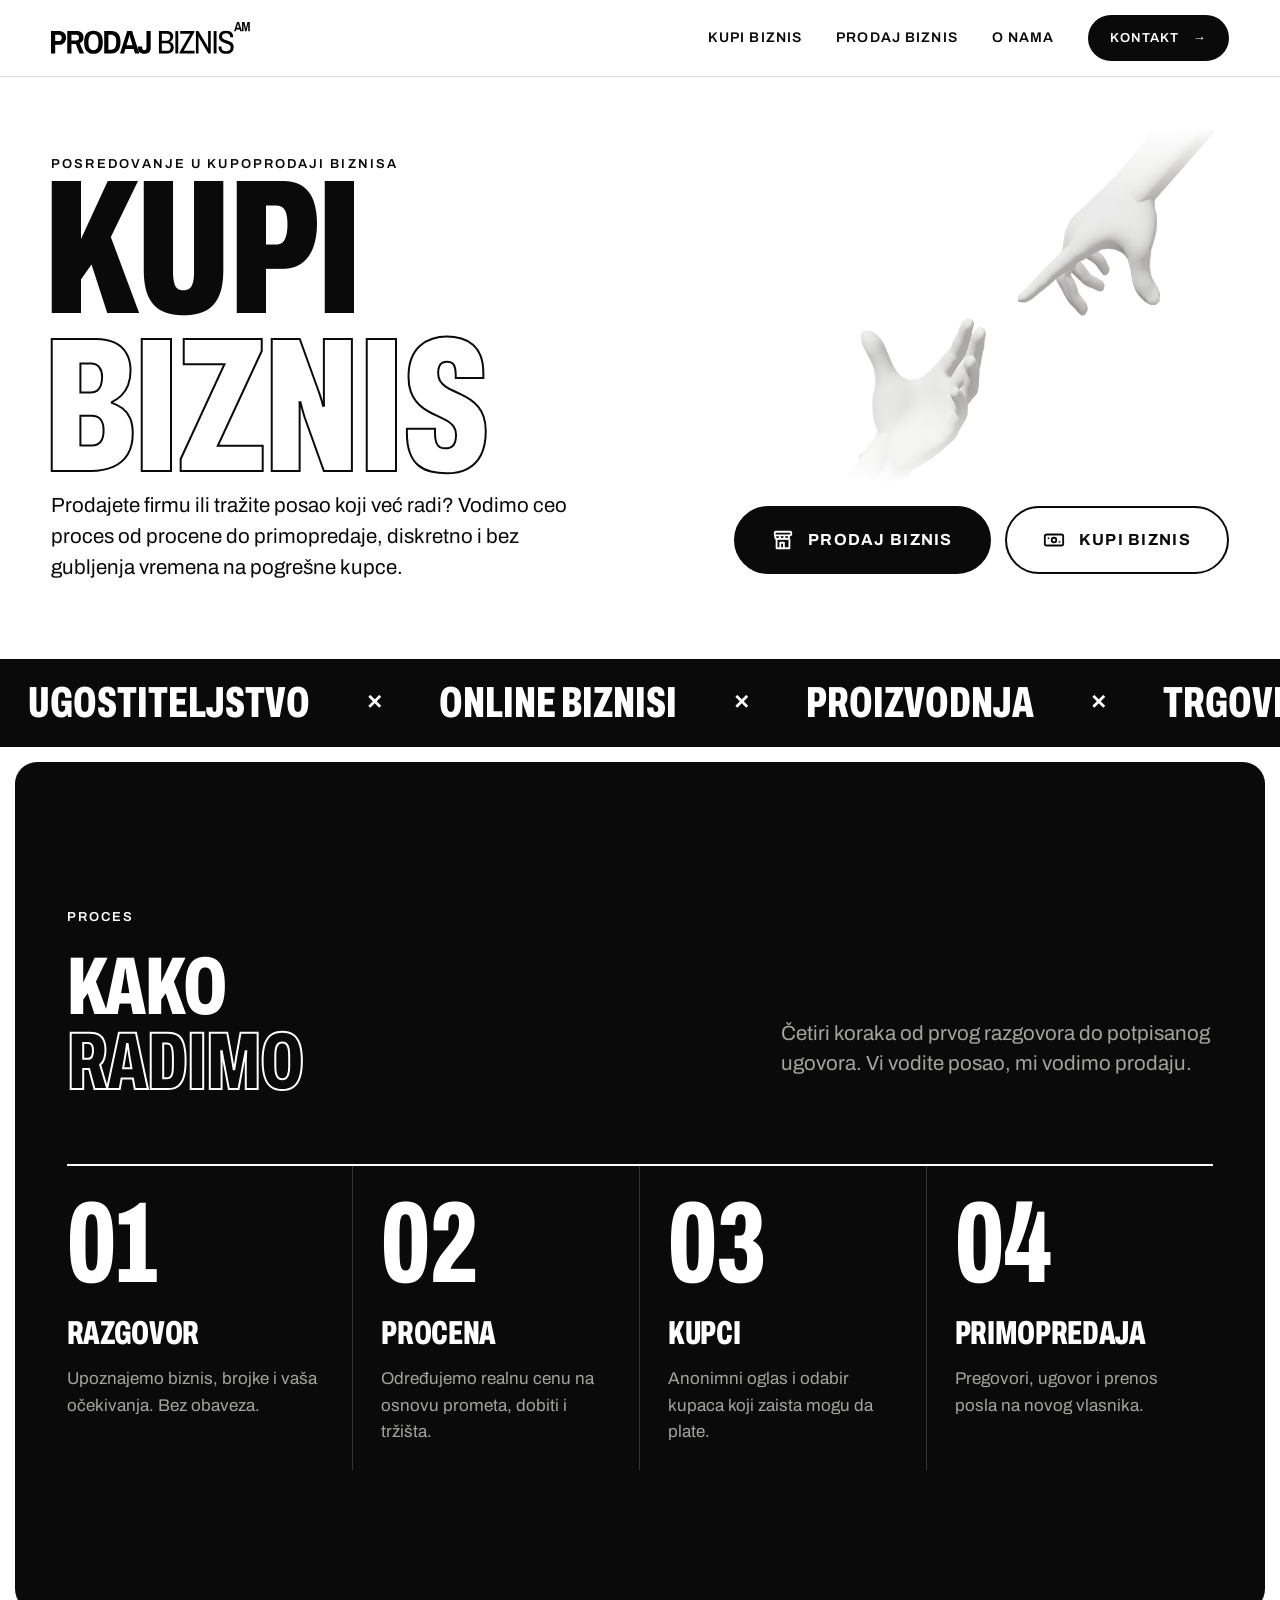
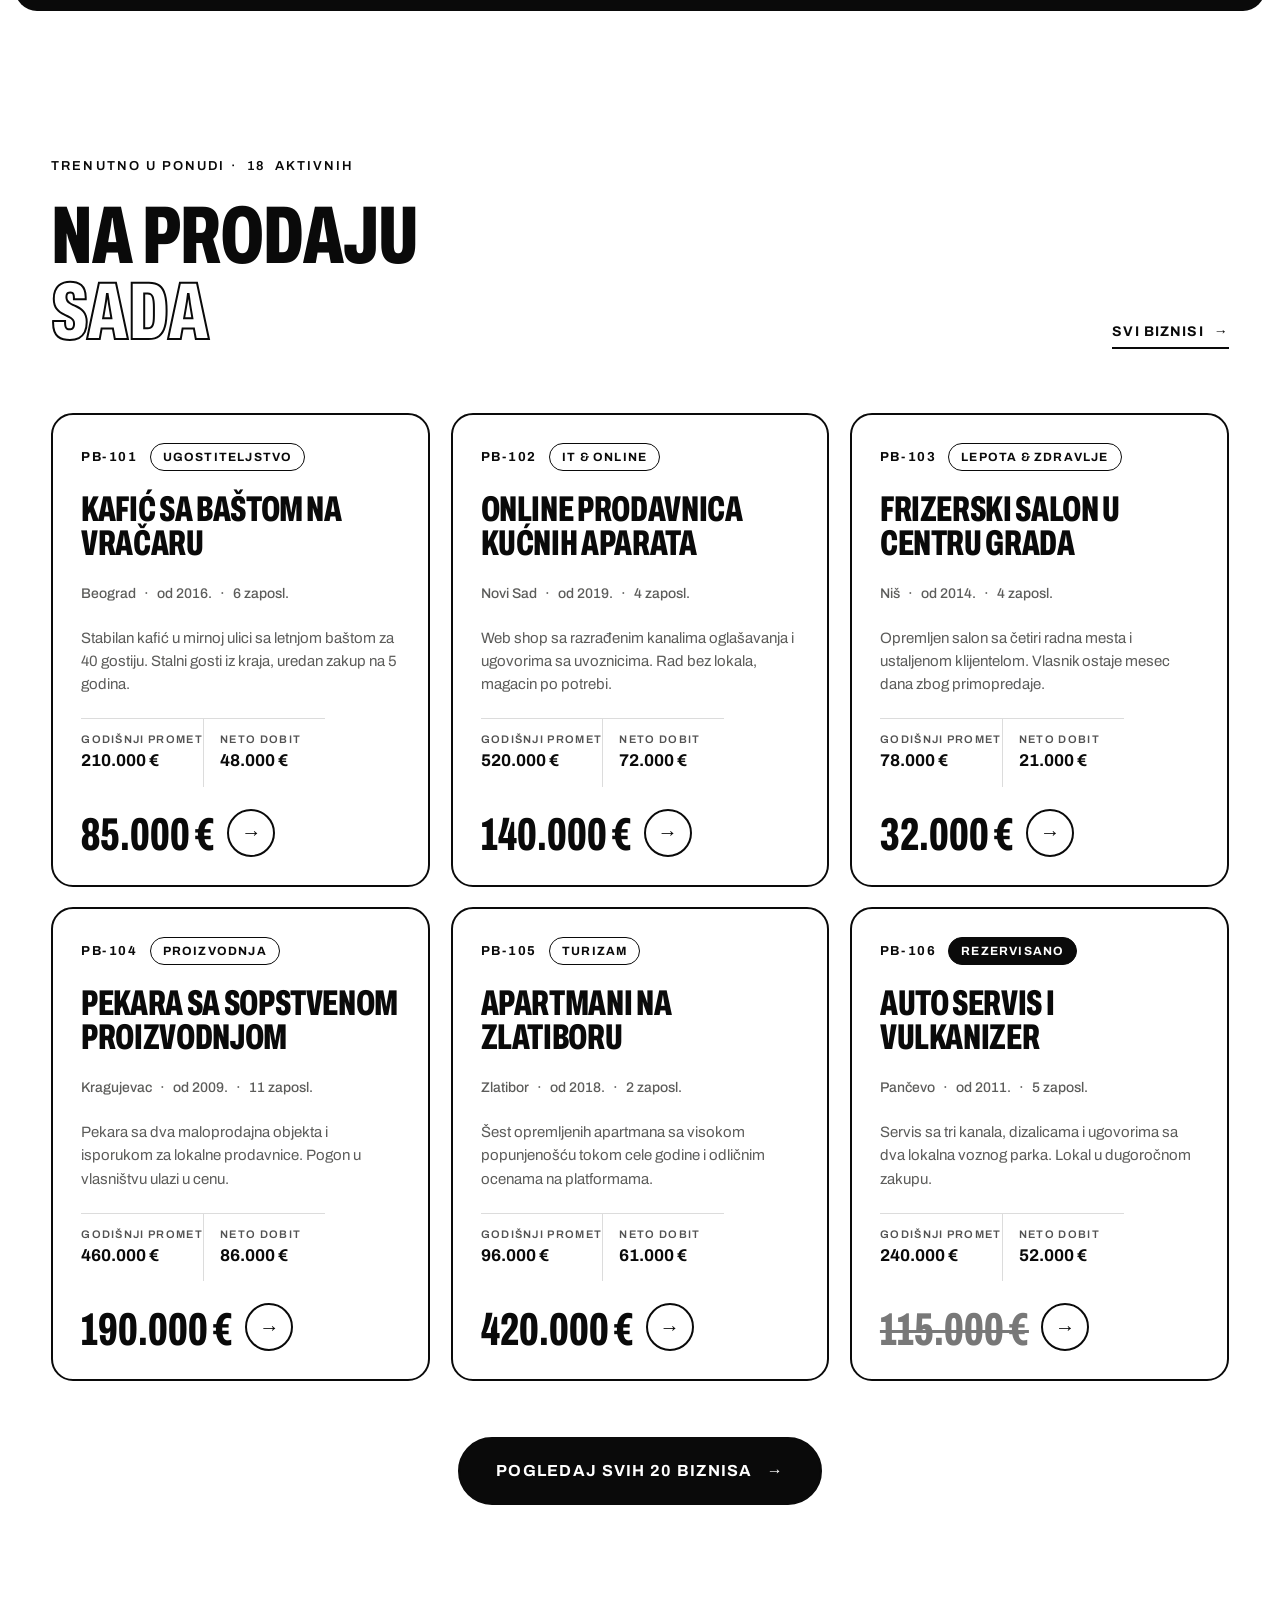
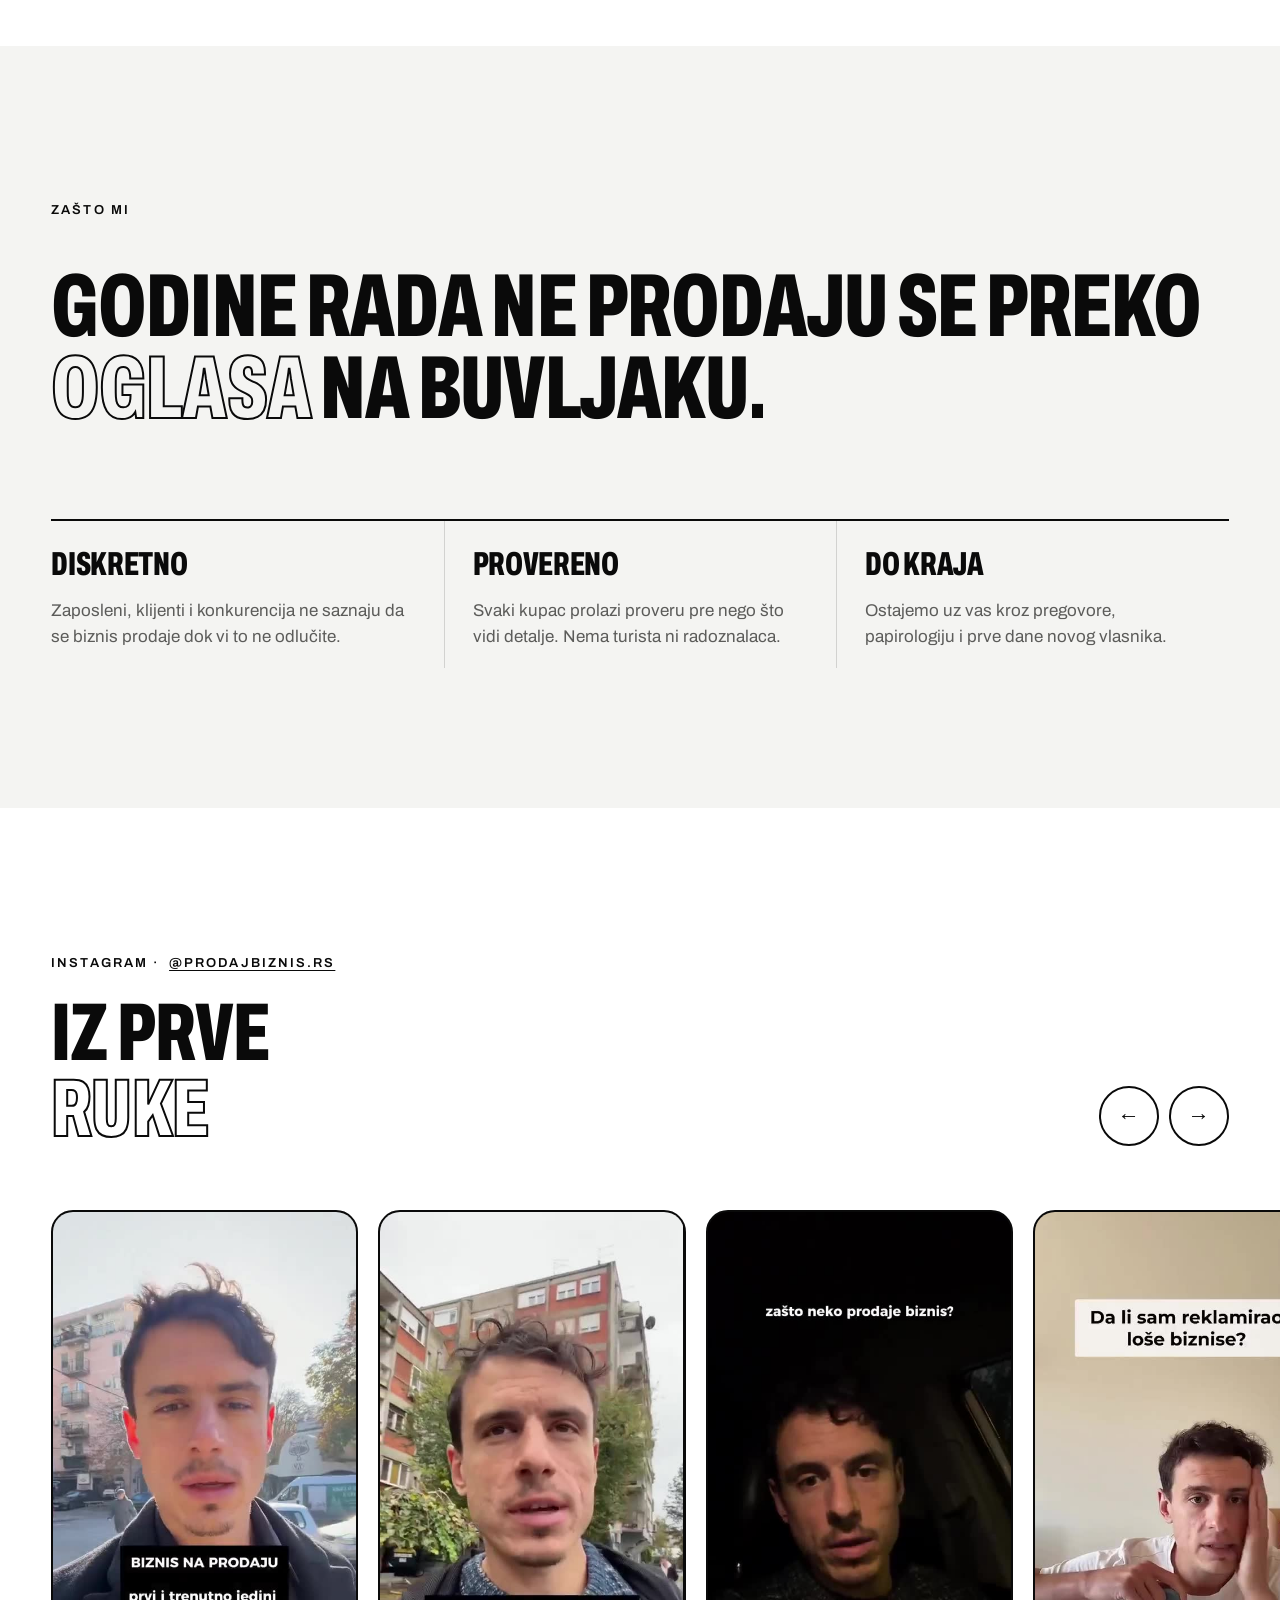
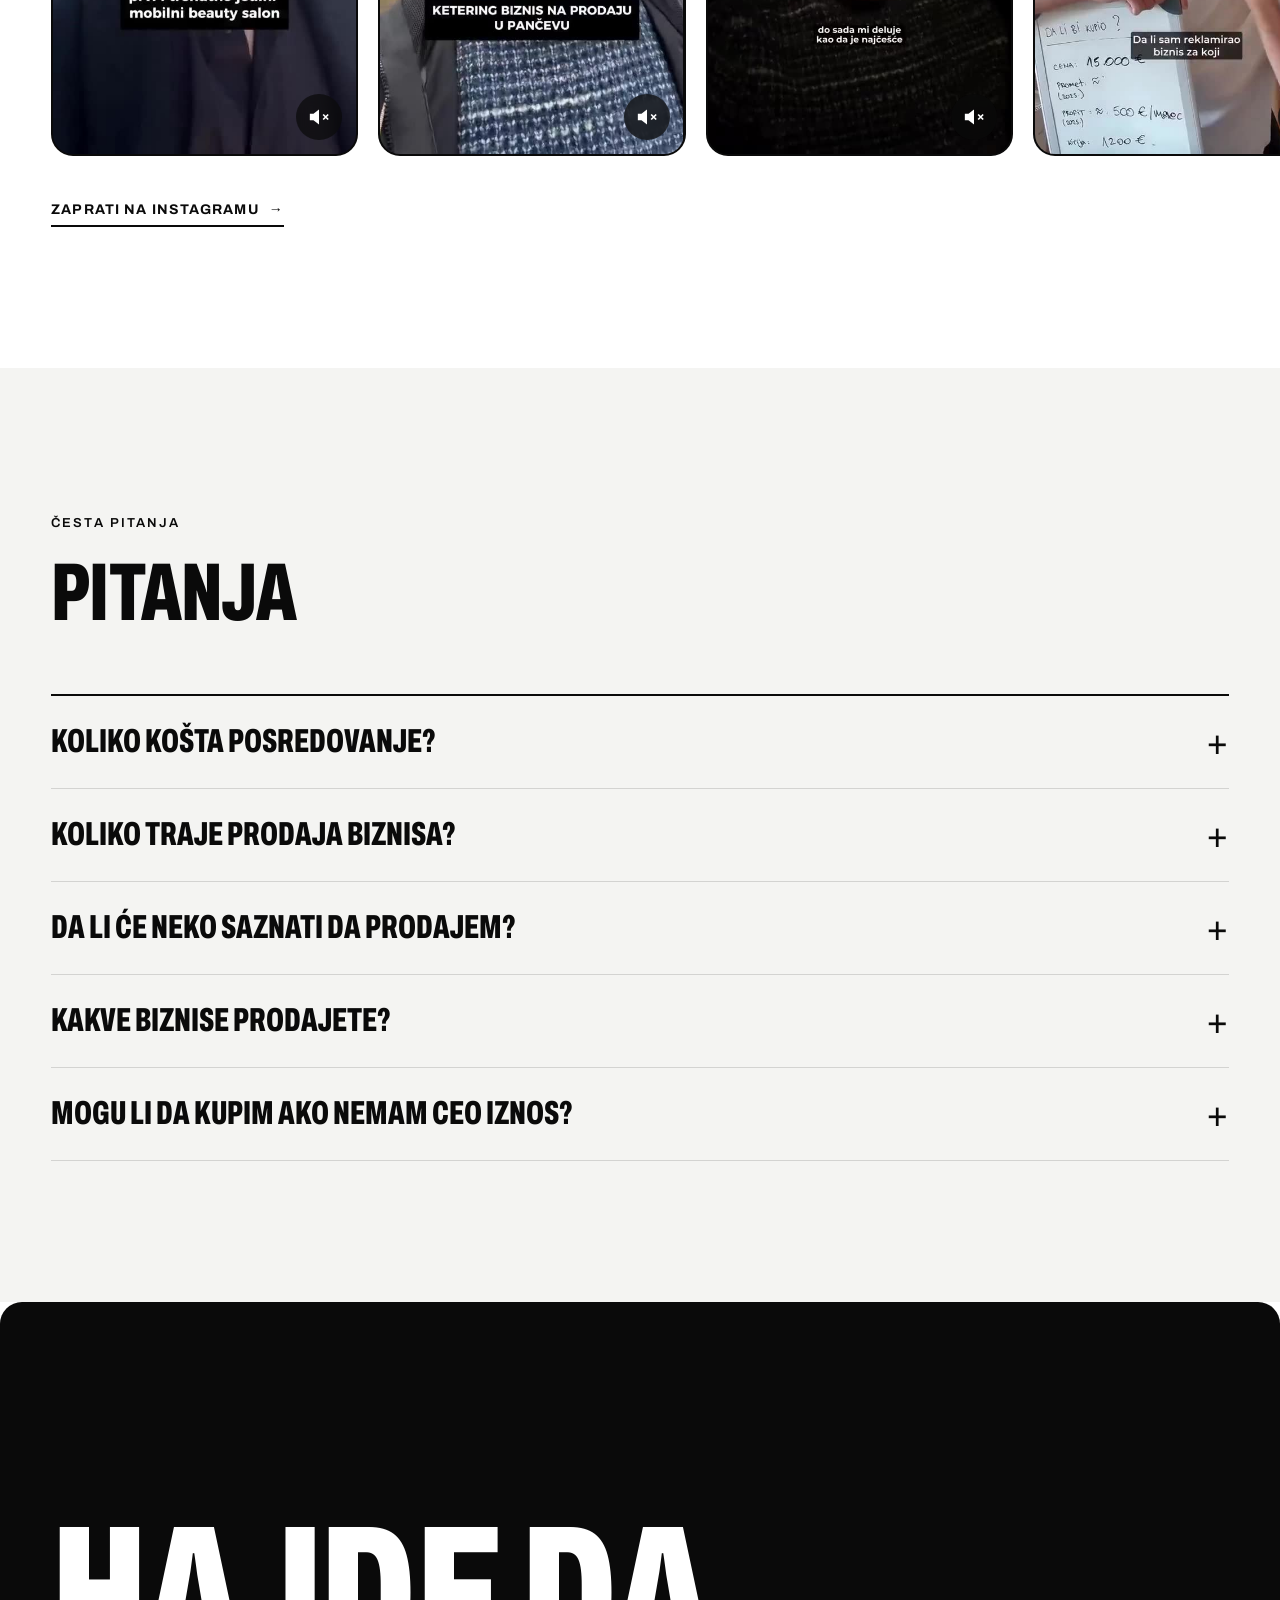
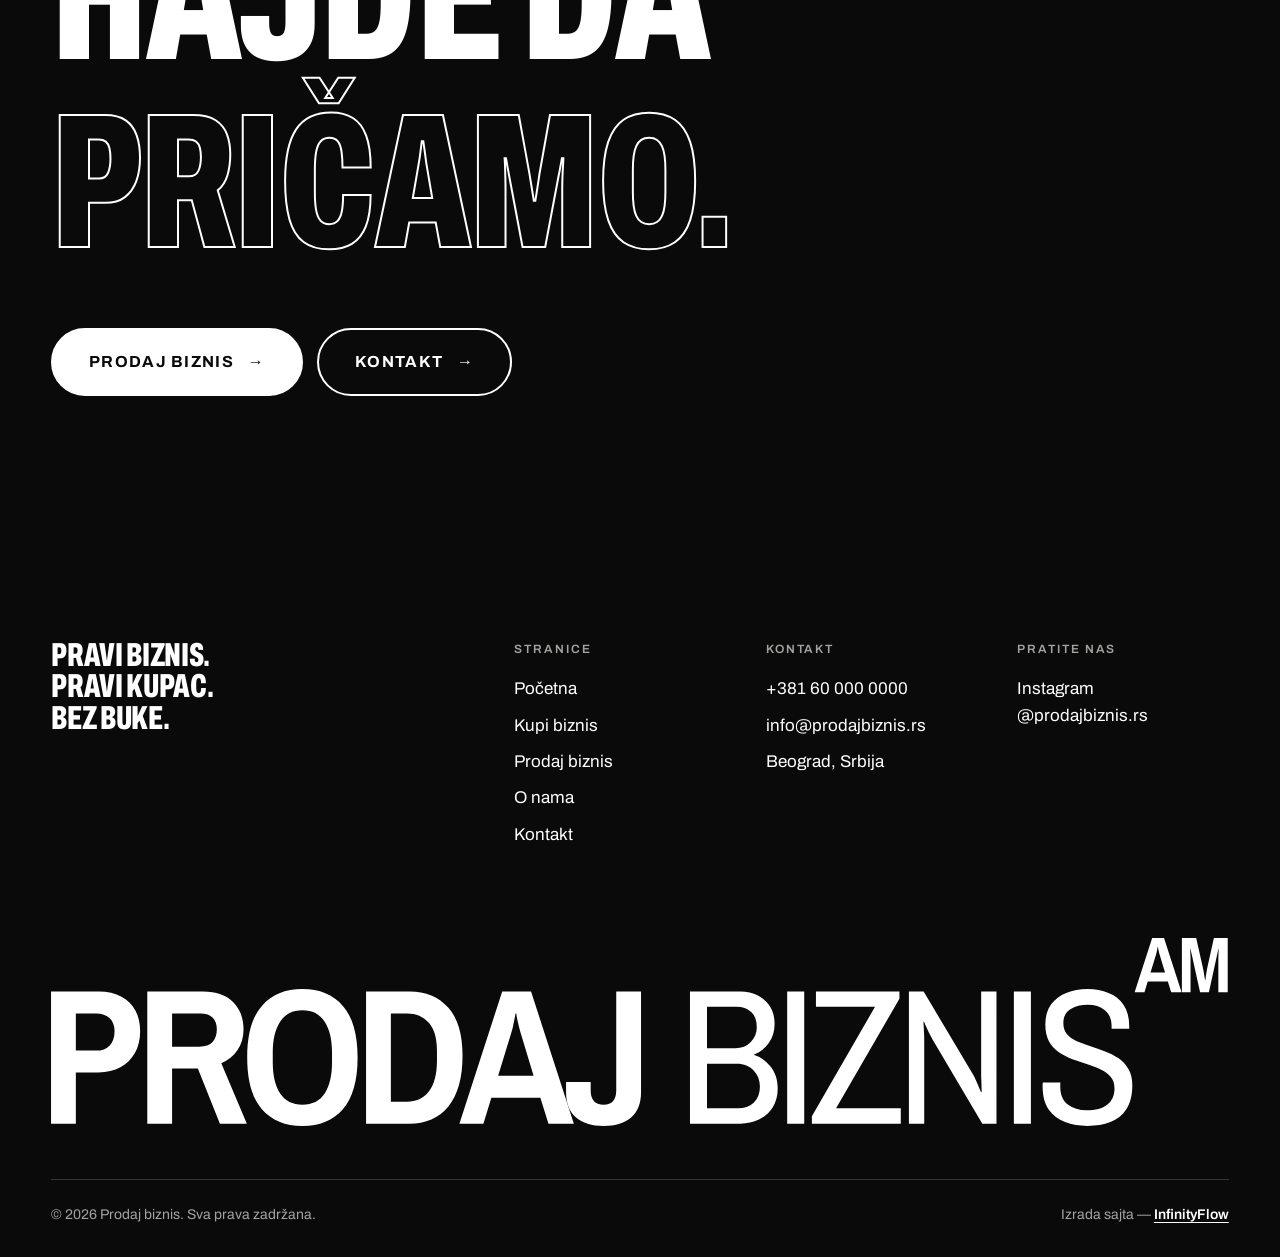
==== index.html @ bc857e2a "Hero: statična slika 3D ruku od belog kamena (Three.js render), uklonjen GSAP Co-Authored-By: Claude" ====
<!doctype html>
<html lang="sr-Latn">
<head>
  <meta charset="utf-8">
  <meta name="viewport" content="width=device-width, initial-scale=1">
  <title>Prodaj biznis — posredovanje u kupoprodaji biznisa</title>
  <meta name="description" content="Prodaj biznis vodi Aleksandar Mitrović. Diskretno posredovanje u prodaji i kupovini firmi, lokala i online biznisa u Srbiji.">
  <meta property="og:title" content="Prodaj biznis — posredovanje u kupoprodaji biznisa">
  <meta property="og:description" content="Diskretno posredovanje u prodaji i kupovini biznisa u Srbiji.">
  <meta name="theme-color" content="#0a0a0a">
  <link rel="icon" href="assets/img/logo.svg" type="image/svg+xml">
  <link rel="preload" href="assets/fonts/archivo-latin-wdth-normal.woff2" as="font" type="font/woff2" crossorigin>
  <link rel="stylesheet" href="assets/css/style.css">
</head>
<body data-page="home">
  <header id="site-header"></header>

  <main>
    <!-- HERO -->
    <section class="hero">
      <div class="wrap">
        <div class="hero-top">
          <span class="eyebrow">Posredovanje u kupoprodaji biznisa</span>
        </div>
        <div class="hero-head">
          <h1 aria-label="Prodaj ili kupi biznis">
            <span class="line" aria-hidden="true"><span class="rotator" data-rotator><span class="rw is-active">Prodaj</span><span class="rw">Kupi</span></span></span>
            <span class="line" aria-hidden="true"><span class="outline">Biznis</span></span>
          </h1>
          <div class="hero-icon hero-hands">
            <picture>
              <source srcset="assets/img/hands.webp" type="image/webp">
              <img src="assets/img/hands.png" width="1400" height="1314" alt="Dve bele ruke od kamena koje se pružaju jedna ka drugoj">
            </picture>
          </div>
        </div>
        <div class="hero-bottom hero-bottom--split">
          <p class="lead">Prodajete firmu ili tražite posao koji već radi? Vodimo ceo proces od procene do primopredaje, diskretno i bez gubljenja vremena na pogrešne kupce.</p>
          <div class="hero-actions">
            <a class="btn btn--lg" href="prodaj-biznis.html"><svg class="btn-icon" width="22" height="22" viewBox="0 0 24 24" fill="none" stroke="currentColor" stroke-width="2" stroke-linecap="round" stroke-linejoin="round" aria-hidden="true"><rect x="3" y="3" width="18" height="4" rx="1"/><path d="M3.5 7v1.5a2.5 2.5 0 0 0 5 0 2.5 2.5 0 0 0 5 0 2.5 2.5 0 0 0 5 0V7"/><path d="M5 11v10h14V11"/><path d="M9 21v-6h4v6"/></svg> Prodaj biznis</a>
            <a class="btn btn--lg btn--ghost" href="kupi-biznis.html"><svg class="btn-icon" width="22" height="22" viewBox="0 0 24 24" fill="none" stroke="currentColor" stroke-width="2" stroke-linecap="round" stroke-linejoin="round" aria-hidden="true"><rect x="2" y="6" width="20" height="12" rx="2"/><circle cx="12" cy="12" r="2.5"/><path d="M6 10h.01M18 14h.01"/></svg> Kupi biznis</a>
          </div>
        </div>
      </div>
    </section>

    <div class="ticker" aria-hidden="true">
      <div class="ticker__track">
        <span>Ugostiteljstvo</span><span>Online biznisi</span><span>Proizvodnja</span><span>Trgovina</span><span>Turizam</span><span>Usluge</span><span>Lepota &amp; zdravlje</span><span>Auto</span>
        <span>Ugostiteljstvo</span><span>Online biznisi</span><span>Proizvodnja</span><span>Trgovina</span><span>Turizam</span><span>Usluge</span><span>Lepota &amp; zdravlje</span><span>Auto</span>
      </div>
    </div>

    <!-- KAKO RADIMO -->
    <section class="section on-dark">
      <div class="wrap">
        <div class="section-head reveal">
          <div>
            <span class="eyebrow">Proces</span>
            <h2>Kako<br><span class="outline">radimo</span></h2>
          </div>
          <p class="lead muted" style="max-width:36ch">Četiri koraka od prvog razgovora do potpisanog ugovora. Vi vodite posao, mi vodimo prodaju.</p>
        </div>
        <div class="steps steps--progress reveal" data-progress>
          <div class="step">
            <span class="step__num">01</span>
            <h3>Razgovor</h3>
            <p class="muted">Upoznajemo biznis, brojke i vaša očekivanja. Bez obaveza.</p>
          </div>
          <div class="step">
            <span class="step__num">02</span>
            <h3>Procena</h3>
            <p class="muted">Određujemo realnu cenu na osnovu prometa, dobiti i tržišta.</p>
          </div>
          <div class="step">
            <span class="step__num">03</span>
            <h3>Kupci</h3>
            <p class="muted">Anonimni oglas i odabir kupaca koji zaista mogu da plate.</p>
          </div>
          <div class="step">
            <span class="step__num">04</span>
            <h3>Primopredaja</h3>
            <p class="muted">Pregovori, ugovor i prenos posla na novog vlasnika.</p>
          </div>
        </div>
      </div>
    </section>

    <!-- AKTUELNO NA PRODAJU -->
    <section class="section">
      <div class="wrap">
        <div class="section-head reveal">
          <div>
            <span class="eyebrow">Trenutno u ponudi · <span data-listing-count></span> aktivnih</span>
            <h2>Na prodaju<br><span class="outline">sada</span></h2>
          </div>
          <a class="link-underline" href="kupi-biznis.html">Svi biznisi <span>→</span></a>
        </div>
        <div class="listings reveal" id="featured-listings"></div>
        <div class="mt-l" style="display:flex;justify-content:center">
          <a class="btn btn--lg" href="kupi-biznis.html">Pogledaj svih 20 biznisa <span class="arrow">→</span></a>
        </div>
      </div>
    </section>

    <!-- STAV + STUBOVI -->
    <section class="section on-paper">
      <div class="wrap">
        <p class="eyebrow reveal">Zašto mi</p>
        <h2 class="statement mt-m reveal">Godine rada ne prodaju se preko <span class="outline">oglasa</span> na buvljaku.</h2>
        <div class="pillars reveal">
          <div class="pillar">
            <h3>Diskretno</h3>
            <p class="muted">Zaposleni, klijenti i konkurencija ne saznaju da se biznis prodaje dok vi to ne odlučite.</p>
          </div>
          <div class="pillar">
            <h3>Provereno</h3>
            <p class="muted">Svaki kupac prolazi proveru pre nego što vidi detalje. Nema turista ni radoznalaca.</p>
          </div>
          <div class="pillar">
            <h3>Do kraja</h3>
            <p class="muted">Ostajemo uz vas kroz pregovore, papirologiju i prve dane novog vlasnika.</p>
          </div>
        </div>
      </div>
    </section>

    <!-- INSTAGRAM RILSOVI -->
    <section class="section">
      <div class="wrap">
        <div class="section-head reveal">
          <div>
            <span class="eyebrow">Instagram · <a href="https://www.instagram.com/prodajbiznis.rs/" target="_blank" rel="noopener" style="text-decoration:underline;text-underline-offset:3px">@prodajbiznis.rs</a></span>
            <h2>Iz prve<br><span class="outline">ruke</span></h2>
          </div>
          <div class="reels__nav">
            <button class="icon-btn" id="reels-prev" aria-label="Prethodni">←</button>
            <button class="icon-btn" id="reels-next" aria-label="Sledeći">→</button>
          </div>
        </div>
      </div>
      <div class="reels reveal">
        <div class="reels__track" id="reels-track"></div>
      </div>
      <div class="wrap mt-m">
        <a class="link-underline" href="https://www.instagram.com/prodajbiznis.rs/" target="_blank" rel="noopener">Zaprati na Instagramu <span>→</span></a>
      </div>
    </section>

    <!-- FAQ -->
    <section class="section on-paper">
      <div class="wrap">
        <div class="section-head reveal">
          <div>
            <span class="eyebrow">Česta pitanja</span>
            <h2>Pitanja</h2>
          </div>
        </div>
        <div class="faq reveal">
          <details>
            <summary>Koliko košta posredovanje?</summary>
            <p>Procena i prvi razgovor su besplatni. Provizija se dogovara unapred i plaća se tek kada se prodaja uspešno završi.</p>
          </details>
          <details>
            <summary>Koliko traje prodaja biznisa?</summary>
            <p>Zavisi od delatnosti, cene i spremnosti dokumentacije. Manji biznisi se često prodaju za nekoliko nedelja, veći za nekoliko meseci.</p>
          </details>
          <details>
            <summary>Da li će neko saznati da prodajem?</summary>
            <p>Ne. Oglasi su anonimni, a naziv firme i lokaciju otkrivamo samo proverenim kupcima nakon potpisane izjave o poverljivosti.</p>
          </details>
          <details>
            <summary>Kakve biznise prodajete?</summary>
            <p>Od kafića i salona, preko proizvodnje i turizma, do online prodavnica i softvera. Bitno je da biznis radi i da ima brojke koje to pokazuju.</p>
          </details>
          <details>
            <summary>Mogu li da kupim ako nemam ceo iznos?</summary>
            <p>Često da. Pomažemo oko modela plaćanja na rate prema prodavcu, partnerstva ili kreditiranja, u zavisnosti od posla.</p>
          </details>
        </div>
      </div>
    </section>

    <!-- CTA -->
    <section class="section on-dark">
      <div class="wrap cta-block">
        <span class="eyebrow reveal">Prvi razgovor je besplatan</span>
        <h2 class="mega mt-m reveal">Hajde da<br><span class="outline">pričamo.</span></h2>
        <div class="cta-row reveal">
          <a class="btn btn--lg btn--white" href="prodaj-biznis.html">Prodaj biznis <span class="arrow">→</span></a>
          <a class="btn btn--lg btn--ghost-white" href="kontakt.html">Kontakt <span class="arrow">→</span></a>
        </div>
      </div>
    </section>
  </main>

  <footer id="site-footer"></footer>

  <script src="assets/js/data.js"></script>
  <script src="assets/js/main.js"></script>
</body>
</html>
---- assets/css/style.css ----
/* ==========================================================
   PRODAJ BIZNIS — crno-beli sistem, krupna tipografija
   ========================================================== */

@font-face {
  font-family: "Archivo";
  font-style: normal;
  font-display: swap;
  font-weight: 100 900;
  font-stretch: 62% 125%;
  src: url("../fonts/archivo-latin-ext-wdth-normal.woff2") format("woff2-variations");
  unicode-range: U+0100-02BA,U+02BD-02C5,U+02C7-02CC,U+02CE-02D7,U+02DD-02FF,U+0304,U+0308,U+0329,U+1D00-1DBF,U+1E00-1E9F,U+1EF2-1EFF,U+2020,U+20A0-20AB,U+20AD-20C0,U+2113,U+2C60-2C7F,U+A720-A7FF;
}
@font-face {
  font-family: "Archivo";
  font-style: normal;
  font-display: swap;
  font-weight: 100 900;
  font-stretch: 62% 125%;
  src: url("../fonts/archivo-latin-wdth-normal.woff2") format("woff2-variations");
  unicode-range: U+0000-00FF,U+0131,U+0152-0153,U+02BB-02BC,U+02C6,U+02DA,U+02DC,U+0304,U+0308,U+0329,U+2000-206F,U+20AC,U+2122,U+2191,U+2193,U+2212,U+2215,U+FEFF,U+FFFD;
}

:root {
  --black: #0a0a0a;
  --white: #ffffff;
  --paper: #f4f4f2;
  --grey-1: #e6e6e3;
  --grey-2: #a3a3a0;
  --grey-3: #5c5c5a;
  --line: rgba(10, 10, 10, 0.14);
  --line-inv: rgba(255, 255, 255, 0.18);

  --font: "Archivo", "Helvetica Neue", Arial, sans-serif;
  --gutter: clamp(16px, 4vw, 56px);
  --max: 1440px;
  --radius: 0px;
  --ease: cubic-bezier(0.22, 1, 0.36, 1);
}

*, *::before, *::after { box-sizing: border-box; }

html { -webkit-text-size-adjust: 100%; scroll-behavior: smooth; }

body {
  margin: 0;
  font-family: var(--font);
  font-size: 17px;
  line-height: 1.55;
  color: var(--black);
  background: var(--white);
  -webkit-font-smoothing: antialiased;
  overflow-x: hidden;
}

img, svg { display: block; max-width: 100%; }
a { color: inherit; text-decoration: none; }
button, input, select, textarea { font: inherit; color: inherit; }

::selection { background: var(--black); color: var(--white); }

.wrap { width: 100%; max-width: var(--max); margin: 0 auto; padding: 0 var(--gutter); }

/* ---------- Tipografija ---------- */

.display, h1, h2, h3, .h1, .h2, .h3 {
  font-family: var(--font);
  font-stretch: 62%;
  font-weight: 800;
  text-transform: uppercase;
  line-height: 0.88;
  letter-spacing: -0.01em;
  margin: 0;
}

.mega { font-size: clamp(64px, 15vw, 248px); line-height: .92; }
.huge { font-size: clamp(52px, 10vw, 168px); }
h1, .h1 { font-size: clamp(48px, 8.4vw, 136px); }
h2, .h2 { font-size: clamp(40px, 6.4vw, 104px); }
h3, .h3 { font-size: clamp(26px, 2.6vw, 40px); line-height: 0.95; }

.eyebrow {
  font-size: 13px;
  font-weight: 600;
  letter-spacing: 0.16em;
  text-transform: uppercase;
  display: inline-flex;
  align-items: center;
  gap: 10px;
}


.lead { font-size: clamp(18px, 1.6vw, 22px); line-height: 1.5; max-width: 46ch; }
.muted { color: var(--grey-3); }
.outline {
  color: transparent;
  -webkit-text-stroke: 2px var(--black);
}
.on-dark .outline, .outline-light { -webkit-text-stroke-color: var(--white); }
@media (max-width: 600px) { .outline { -webkit-text-stroke-width: 1.5px; } }

/* ---------- Dugmad ---------- */

.btn {
  --bg: var(--black);
  --fg: var(--white);
  display: inline-flex;
  align-items: center;
  justify-content: center;
  gap: 14px;
  min-height: 56px;
  padding: 0 28px;
  background: var(--bg);
  color: var(--fg);
  border: 2px solid var(--bg);
  font-weight: 700;
  font-size: 15px;
  letter-spacing: 0.08em;
  text-transform: uppercase;
  cursor: pointer;
  transition: background .25s var(--ease), color .25s var(--ease), transform .25s var(--ease);
}
.btn .arrow { transition: transform .3s var(--ease); }
.btn:hover .arrow { transform: translateX(5px); }
.btn:hover { background: var(--fg); color: var(--bg); }
.btn--ghost { background: transparent; color: var(--black); }
.btn--ghost:hover { background: var(--black); color: var(--white); }
.btn--white { --bg: var(--white); --fg: var(--black); }
.btn--ghost-white { --bg: var(--white); --fg: var(--black); background: transparent; color: var(--white); }
.btn--ghost-white:hover { background: var(--white); color: var(--black); }
.btn--lg { min-height: 68px; padding: 0 36px; font-size: 16px; }
.btn:focus-visible, a:focus-visible, button:focus-visible, input:focus-visible, select:focus-visible, textarea:focus-visible {
  outline: 3px solid var(--black);
  outline-offset: 3px;
}
.on-dark .btn:focus-visible, .on-dark a:focus-visible { outline-color: var(--white); }

.link-underline {
  font-weight: 700;
  text-transform: uppercase;
  letter-spacing: 0.08em;
  font-size: 14px;
  border-bottom: 2px solid currentColor;
  padding-bottom: 4px;
  display: inline-flex;
  gap: 10px;
  align-items: center;
}

/* ---------- Header ---------- */

.site-header {
  position: sticky;
  top: 0;
  z-index: 50;
  background: rgba(255, 255, 255, 0.92);
  backdrop-filter: saturate(140%) blur(10px);
  -webkit-backdrop-filter: saturate(140%) blur(10px);
  border-bottom: 1px solid var(--line);
}
.site-header .wrap {
  display: flex;
  align-items: center;
  justify-content: space-between;
  height: 76px;
  gap: 24px;
}
.logo img { height: 32px; width: auto; }

.nav { display: flex; align-items: center; gap: 34px; }
.nav a {
  font-size: 14px;
  font-weight: 600;
  letter-spacing: 0.08em;
  text-transform: uppercase;
  position: relative;
  padding: 6px 0;
}
.nav a::after {
  content: "";
  position: absolute;
  left: 0; right: 0; bottom: 0;
  height: 2px;
  background: currentColor;
  transform: scaleX(0);
  transform-origin: left;
  transition: transform .3s var(--ease);
}
.nav a:hover::after, .nav a[aria-current="page"]::after { transform: scaleX(1); }
.nav .btn { min-height: 46px; padding: 0 20px; font-size: 13px; }
.nav .btn::after { display: none; }

.nav-toggle {
  display: none;
  width: 48px; height: 48px;
  border: 2px solid var(--black);
  background: transparent;
  cursor: pointer;
  position: relative;
}
.nav-toggle span, .nav-toggle span::before, .nav-toggle span::after {
  position: absolute;
  left: 50%;
  width: 20px; height: 2px;
  background: var(--black);
  transform: translateX(-50%);
  transition: transform .3s var(--ease), opacity .2s;
}
.nav-toggle span { top: 50%; margin-top: -1px; }
.nav-toggle span::before, .nav-toggle span::after { content: ""; left: 0; transform: none; }
.nav-toggle span::before { top: -6px; }
.nav-toggle span::after { top: 6px; }
.menu-open .nav-toggle span { background: transparent; }
.menu-open .nav-toggle span::before { transform: translateY(6px) rotate(45deg); }
.menu-open .nav-toggle span::after { transform: translateY(-6px) rotate(-45deg); }

@media (max-width: 960px) {
  .nav-toggle { display: block; }
  .nav {
    position: fixed;
    inset: 76px 0 0 0;
    background: var(--white);
    flex-direction: column;
    align-items: flex-start;
    justify-content: flex-start;
    gap: 0;
    padding: 24px var(--gutter) 40px;
    transform: translateY(-8px);
    opacity: 0;
    visibility: hidden;
    transition: opacity .25s var(--ease), transform .25s var(--ease), visibility .25s;
    overflow-y: auto;
  }
  .menu-open .nav { opacity: 1; visibility: visible; transform: none; }
  .nav a {
    font-stretch: 62%;
    font-weight: 800;
    font-size: 52px;
    line-height: 1;
    letter-spacing: 0;
    padding: 12px 0;
    width: 100%;
    border-bottom: 1px solid var(--line);
  }
  .nav a::after { display: none; }
  .nav .btn { margin-top: 28px; width: 100%; min-height: 60px; font-size: 15px; font-stretch: 100%; letter-spacing: .08em; border-bottom: 2px solid var(--black); }
  body.menu-open { overflow: hidden; }
}

/* ---------- Sekcije ---------- */

.section { padding: clamp(80px, 11vw, 160px) 0; }
.section--tight { padding: clamp(56px, 7vw, 96px) 0; }
.on-dark { background: var(--black); color: var(--white); }
.on-dark .muted { color: var(--grey-2); }
.on-paper { background: var(--paper); }

.section-head {
  display: grid;
  grid-template-columns: 1fr auto;
  align-items: end;
  gap: 32px;
  margin-bottom: clamp(40px, 5vw, 72px);
}
.section-head .eyebrow { margin-bottom: 22px; }
@media (max-width: 760px) {
  .section-head { grid-template-columns: 1fr; }
}

.rule { height: 2px; background: currentColor; border: 0; margin: 0; }

/* ---------- Hero ---------- */

.hero {
  padding: clamp(40px, 6vw, 88px) 0 0;
  position: relative;
}
.hero-top {
  display: flex;
  justify-content: space-between;
  align-items: center;
  gap: 24px;
  margin-bottom: clamp(24px, 3vw, 40px);
}
.hero h1 {
  font-size: clamp(76px, 17.5vw, 300px);
  line-height: 0.82;
  letter-spacing: -0.015em;
}
.hero h1 .line { display: block; overflow: hidden; }
.hero h1 .line > span { display: inline-block; animation: rise 1s var(--ease) both; }
.hero h1 .line:nth-child(2) > span { animation-delay: .08s; }
.hero h1 .line:nth-child(3) > span { animation-delay: .16s; }
@keyframes rise { from { transform: translateY(105%); } to { transform: none; } }

.hero-bottom {
  display: grid;
  grid-template-columns: 1.2fr 1fr;
  gap: clamp(28px, 5vw, 80px);
  align-items: end;
  padding: clamp(36px, 5vw, 64px) 0 clamp(48px, 6vw, 80px);
}
.hero-actions { display: flex; gap: 14px; flex-wrap: wrap; justify-content: flex-end; }
@media (max-width: 860px) {
  .hero-bottom { grid-template-columns: 1fr; }
  .hero-actions { justify-content: flex-start; }
  .hero-actions .btn { flex: 1 1 220px; }
}

/* ---------- Traka (marquee) ---------- */

.ticker {
  background: var(--black);
  color: var(--white);
  overflow: hidden;
  white-space: nowrap;
  border-top: 2px solid var(--black);
  border-bottom: 2px solid var(--black);
}
.ticker__track {
  display: inline-flex;
  animation: marquee 38s linear infinite;
  padding: 20px 0;
}
.ticker__track span {
  font-stretch: 62%;
  font-weight: 800;
  text-transform: uppercase;
  font-size: clamp(26px, 3.4vw, 46px);
  line-height: 1;
  padding: 0 28px;
  display: inline-flex;
  align-items: center;
  gap: 56px;
}
.ticker__track span::after { content: "✕"; font-size: .45em; font-stretch: 100%; }
@keyframes marquee { to { transform: translateX(-50%); } }

/* ---------- Dve strane ---------- */

.split { display: grid; grid-template-columns: 1fr 1fr; }
.split__item {
  padding: clamp(48px, 7vw, 104px) var(--gutter);
  display: flex;
  flex-direction: column;
  justify-content: space-between;
  gap: 48px;
  min-height: 560px;
  position: relative;
  overflow: hidden;
}
.split__item:first-child { border-right: 2px solid var(--black); }
.split__item .num {
  font-stretch: 62%;
  font-weight: 800;
  font-size: 15px;
  letter-spacing: .14em;
}
.split__item h2 { font-size: clamp(56px, 8vw, 132px); }
.split__item ul { list-style: none; padding: 0; margin: 28px 0 0; }
.split__item li {
  padding: 14px 0;
  border-top: 1px solid var(--line);
  display: flex;
  gap: 16px;
  font-size: 17px;
}
.on-dark.split__item li { border-color: var(--line-inv); }
.split__item li::before { content: "→"; font-weight: 700; }
@media (max-width: 860px) {
  .split { grid-template-columns: 1fr; }
  .split__item:first-child { border-right: 0; }
  .split__item { min-height: 0; }
}

/* ---------- Kartice oglasa ---------- */

.listings {
  display: grid;
  grid-template-columns: repeat(3, 1fr);
  border-top: 2px solid var(--black);
  border-left: 2px solid var(--black);
}
@media (max-width: 1100px) { .listings { grid-template-columns: repeat(2, 1fr); } }
@media (max-width: 680px) { .listings { grid-template-columns: 1fr; } }

.card {
  border-right: 2px solid var(--black);
  border-bottom: 2px solid var(--black);
  padding: 28px;
  display: flex;
  flex-direction: column;
  gap: 22px;
  background: var(--white);
  color: var(--black);
  cursor: pointer;
  text-align: left;
  font: inherit;
  transition: background .3s var(--ease), color .3s var(--ease);
  position: relative;
  min-height: 420px;
}
.card:hover { background: var(--black); color: var(--white); }
.card:hover .card__meta, .card:hover .card__desc { color: var(--grey-2); }
.card:hover .card__stats { border-color: var(--line-inv); }
.card:hover .card__stats div { border-color: var(--line-inv); }
.card:hover .tag { border-color: var(--white); }
.card:hover .tag--solid { background: var(--white); color: var(--black); }

.card__top { display: flex; justify-content: space-between; align-items: center; gap: 12px; }
.card__id { font-size: 13px; font-weight: 700; letter-spacing: .12em; }
.tag {
  display: inline-flex;
  align-items: center;
  height: 28px;
  padding: 0 12px;
  border: 1.5px solid var(--black);
  font-size: 12px;
  font-weight: 700;
  letter-spacing: .1em;
  text-transform: uppercase;
  white-space: nowrap;
}
.tag--solid { background: var(--black); color: var(--white); }
.card__title { font-size: clamp(32px, 2.8vw, 42px); line-height: .95; }
.card__meta { font-size: 14px; color: var(--grey-3); font-weight: 500; display: flex; gap: 8px; flex-wrap: wrap; }
.card__meta span + span::before { content: "·"; margin-right: 8px; }
.card__desc { color: var(--grey-3); font-size: 15px; margin: 0; flex: 1; }
.card__stats {
  display: grid;
  grid-template-columns: 1fr 1fr;
  border-top: 1px solid var(--line);
}
.card__stats div { padding: 12px 0; }
.card__stats div:nth-child(2) { border-left: 1px solid var(--line); padding-left: 16px; }
.card__stats small { display: block; font-size: 11px; letter-spacing: .12em; text-transform: uppercase; font-weight: 600; opacity: .7; }
.card__stats strong { font-size: 17px; }
.card__price {
  display: flex;
  justify-content: space-between;
  align-items: end;
  gap: 12px;
}
.card__price strong {
  font-stretch: 62%;
  font-weight: 800;
  font-size: clamp(40px, 3.6vw, 54px);
  line-height: .9;
}
.card__price .go {
  width: 48px; height: 48px;
  border: 2px solid currentColor;
  display: grid;
  place-items: center;
  font-size: 20px;
  transition: transform .3s var(--ease);
  flex: none;
}
.card:hover .card__price .go { transform: rotate(-45deg); }
.card.is-reserved { }
.card.is-reserved .card__price strong { text-decoration: line-through; text-decoration-thickness: 3px; opacity: .55; }

/* ---------- Koraci ---------- */

.steps { display: grid; grid-template-columns: repeat(4, 1fr); border-top: 2px solid currentColor; }
.step {
  padding: 32px 28px 8px 0;
  border-right: 1px solid var(--line-inv);
  padding-left: 28px;
}
.step:first-child { padding-left: 0; }
.step:last-child { border-right: 0; }
.step__num {
  font-stretch: 62%;
  font-weight: 800;
  font-size: clamp(88px, 9vw, 150px);
  line-height: .8;
  display: block;
  margin-bottom: 28px;
}
.step h3 { margin-bottom: 14px; }
@media (max-width: 960px) {
  .steps { grid-template-columns: 1fr 1fr; }
  .step:nth-child(2) { border-right: 0; }
  .step:nth-child(3) { padding-left: 0; }
  .step:nth-child(n+3) { border-top: 1px solid var(--line-inv); }
}
@media (max-width: 560px) {
  .steps { grid-template-columns: 1fr; }
  .step { padding-left: 0 !important; border-right: 0; }
  .step + .step { border-top: 1px solid var(--line-inv); }
}

/* ---------- Rilsovi ---------- */

.reels { position: relative; }
.reels__track {
  display: flex;
  gap: 20px;
  overflow-x: auto;
  scroll-snap-type: x mandatory;
  scrollbar-width: none;
  padding: 0 var(--gutter) 8px;
  scroll-padding-left: var(--gutter);
}
.reels__track::-webkit-scrollbar { display: none; }
.reel {
  flex: 0 0 clamp(250px, 24vw, 340px);
  aspect-ratio: 9 / 16;
  scroll-snap-align: start;
  position: relative;
  background: var(--black);
  color: var(--white);
  overflow: hidden;
  border: 2px solid var(--black);
}
.reel iframe { width: 100%; height: 100%; border: 0; background: var(--white); }
.reel--placeholder {
  display: flex;
  flex-direction: column;
  justify-content: space-between;
  padding: 22px;
}
.reel--placeholder:nth-child(even) { background: var(--white); color: var(--black); }
.reel__play {
  width: 72px; height: 72px;
  border: 2px solid currentColor;
  border-radius: 50%;
  display: grid;
  place-items: center;
  align-self: center;
}
.reel__play::before {
  content: "";
  border-left: 18px solid currentColor;
  border-top: 11px solid transparent;
  border-bottom: 11px solid transparent;
  margin-left: 5px;
}
.reel__title {
  font-stretch: 62%;
  font-weight: 800;
  text-transform: uppercase;
  font-size: 40px;
  line-height: .9;
}
.reel__handle { font-size: 13px; font-weight: 600; letter-spacing: .1em; text-transform: uppercase; }
.reels__nav { display: flex; gap: 10px; }
.icon-btn {
  width: 60px; height: 60px;
  border: 2px solid var(--black);
  background: var(--white);
  display: grid;
  place-items: center;
  cursor: pointer;
  font-size: 22px;
  transition: background .25s, color .25s;
}
.icon-btn:hover { background: var(--black); color: var(--white); }

/* ---------- Statement ---------- */

.statement { font-size: clamp(44px, 7vw, 120px); }
.statement em { font-style: normal; }

.pillars { display: grid; grid-template-columns: repeat(3, 1fr); gap: 0; margin-top: clamp(56px, 7vw, 96px); border-top: 2px solid currentColor; }
.pillar { padding: 28px 28px 0 0; }
.pillar + .pillar { padding-left: 28px; border-left: 1px solid var(--line); }
.on-dark .pillar + .pillar { border-color: var(--line-inv); }
.pillar h3 { margin-bottom: 12px; }
@media (max-width: 860px) {
  .pillars { grid-template-columns: 1fr; }
  .pillar + .pillar { padding-left: 0; border-left: 0; border-top: 1px solid var(--line); margin-top: 28px; }
}

/* ---------- FAQ ---------- */

.faq { border-top: 2px solid var(--black); }
.faq details { border-bottom: 1px solid var(--line); }
.faq summary {
  list-style: none;
  cursor: pointer;
  display: flex;
  justify-content: space-between;
  align-items: center;
  gap: 24px;
  padding: 28px 0;
  font-stretch: 62%;
  font-weight: 800;
  text-transform: uppercase;
  font-size: clamp(24px, 2.6vw, 38px);
  line-height: 1;
}
.faq summary::-webkit-details-marker { display: none; }
.faq summary::after {
  content: "+";
  font-stretch: 100%;
  font-weight: 400;
  font-size: 36px;
  line-height: 1;
  transition: transform .3s var(--ease);
  flex: none;
}
.faq details[open] summary::after { transform: rotate(45deg); }
.faq details p { margin: -8px 0 28px; max-width: 70ch; color: var(--grey-3); font-size: 18px; }

/* ---------- Veliki CTA ---------- */

.cta-block { text-align: left; }
.cta-block .mega { margin-bottom: clamp(32px, 4vw, 56px); }
.cta-row { display: flex; gap: 14px; flex-wrap: wrap; }

/* ---------- Footer ---------- */

.site-footer { background: var(--black); color: var(--white); padding: clamp(64px, 8vw, 112px) 0 32px; }
.footer-grid {
  display: grid;
  grid-template-columns: 2fr 1fr 1fr 1fr;
  gap: 40px;
  padding-bottom: clamp(56px, 7vw, 96px);
}
.footer-grid h4 { font-size: 12px; letter-spacing: .16em; text-transform: uppercase; color: var(--grey-2); margin: 0 0 18px; font-weight: 600; }
.footer-grid ul { list-style: none; margin: 0; padding: 0; display: grid; gap: 10px; }
.footer-grid a:hover { text-decoration: underline; text-underline-offset: 4px; }
.footer-logo { width: 100%; max-width: 1400px; margin: 0 auto; }
.footer-logo img { width: 100%; height: auto; }
.footer-bottom {
  display: flex;
  justify-content: space-between;
  gap: 16px;
  flex-wrap: wrap;
  border-top: 1px solid var(--line-inv);
  margin-top: clamp(32px, 4vw, 56px);
  padding-top: 24px;
  font-size: 14px;
  color: var(--grey-2);
}
@media (max-width: 860px) { .footer-grid { grid-template-columns: 1fr 1fr; } .footer-grid > :first-child { grid-column: 1 / -1; } }

/* ---------- Page hero (podstranice) ---------- */

.page-hero { padding: clamp(56px, 8vw, 120px) 0 clamp(40px, 5vw, 72px); border-bottom: 2px solid var(--black); }
.page-hero h1 { font-size: clamp(64px, 13vw, 220px); line-height: .84; }
.page-hero .eyebrow { margin-bottom: 28px; }
.page-hero__row { display: grid; grid-template-columns: 1fr auto; gap: 32px; align-items: end; margin-top: clamp(28px, 4vw, 48px); }
@media (max-width: 760px) { .page-hero__row { grid-template-columns: 1fr; } }

/* ---------- Filteri ---------- */

.filters {
  display: grid;
  grid-template-columns: 2fr 1fr 1fr 1fr 1fr;
  border: 2px solid var(--black);
  margin-bottom: 0;
  position: sticky;
  top: 76px;
  z-index: 10;
  background: var(--white);
}
.filters label { display: block; padding: 14px 18px 12px; border-right: 1px solid var(--line); }
.filters label:last-child { border-right: 0; }
.filters small { display: block; font-size: 11px; letter-spacing: .14em; text-transform: uppercase; font-weight: 700; color: var(--grey-3); margin-bottom: 4px; }
.filters input, .filters select {
  width: 100%;
  border: 0;
  background: transparent;
  font-size: 17px;
  font-weight: 600;
  padding: 2px 0;
  appearance: none;
  -webkit-appearance: none;
  border-radius: 0;
}
.filters select { background-image: url("data:image/svg+xml,%3Csvg xmlns='http://www.w3.org/2000/svg' width='12' height='8'%3E%3Cpath d='M1 1l5 5 5-5' stroke='%230a0a0a' stroke-width='2' fill='none'/%3E%3C/svg%3E"); background-repeat: no-repeat; background-position: right center; padding-right: 20px; cursor: pointer; }
.filters input:focus, .filters select:focus { outline: none; }
.filters label:focus-within { background: var(--paper); }
@media (max-width: 1000px) {
  .filters { grid-template-columns: 1fr 1fr; position: static; }
  .filters label { border-bottom: 1px solid var(--line); }
  .filters label:first-child { grid-column: 1 / -1; border-right: 0; }
  .filters label:nth-child(odd):not(:first-child) { border-right: 0; }
}

.results-bar {
  display: flex;
  justify-content: space-between;
  align-items: center;
  padding: 24px 0;
  gap: 16px;
  flex-wrap: wrap;
}
.results-bar strong { font-stretch: 62%; font-weight: 800; font-size: 40px; text-transform: uppercase; line-height: 1; }
.chips { display: flex; gap: 8px; flex-wrap: wrap; }
.chip {
  height: 40px;
  padding: 0 16px;
  border: 2px solid var(--black);
  background: var(--white);
  font-size: 13px;
  font-weight: 700;
  letter-spacing: .08em;
  text-transform: uppercase;
  cursor: pointer;
}
.chip[aria-pressed="true"] { background: var(--black); color: var(--white); }
.empty {
  border: 2px dashed var(--black);
  padding: 64px 28px;
  text-align: center;
}

/* ---------- Modal ---------- */

.modal {
  border: 0;
  padding: 0;
  max-width: 960px;
  width: calc(100% - 32px);
  max-height: calc(100dvh - 32px);
  background: var(--white);
  color: var(--black);
}
.modal::backdrop { background: rgba(10, 10, 10, .78); backdrop-filter: blur(4px); }
.modal__inner { display: grid; grid-template-columns: 1.3fr 1fr; }
.modal__main { padding: clamp(28px, 4vw, 48px); }
.modal__side { background: var(--black); color: var(--white); padding: clamp(28px, 4vw, 48px); display: flex; flex-direction: column; gap: 24px; }
.modal__close {
  position: absolute;
  top: 0; right: 0;
  width: 56px; height: 56px;
  border: 0;
  background: var(--white);
  color: var(--black);
  font-size: 28px;
  cursor: pointer;
  z-index: 2;
}
.modal h2 { font-size: clamp(40px, 5vw, 72px); margin: 18px 0 18px; }
.spec { list-style: none; padding: 0; margin: 0; }
.spec li { display: flex; justify-content: space-between; gap: 16px; padding: 12px 0; border-bottom: 1px solid var(--line-inv); }
.spec li span { color: var(--grey-2); }
.includes { display: flex; gap: 8px; flex-wrap: wrap; margin-top: 18px; }
.modal__price { font-stretch: 62%; font-weight: 800; font-size: clamp(56px, 6vw, 84px); line-height: .85; }
@media (max-width: 760px) { .modal__inner { grid-template-columns: 1fr; } }

/* ---------- Forme ---------- */

.form-layout { display: grid; grid-template-columns: 1fr 1.6fr; gap: clamp(40px, 6vw, 96px); align-items: start; }
.form-aside { position: sticky; top: 112px; }
@media (max-width: 960px) { .form-layout { grid-template-columns: 1fr; } .form-aside { position: static; } }

.form-step { border-top: 2px solid var(--black); padding: 32px 0 48px; }
.form-step__head { display: flex; gap: 20px; align-items: baseline; margin-bottom: 28px; }
.form-step__head .n { font-stretch: 62%; font-weight: 800; font-size: 56px; line-height: .8; }
.fields { display: grid; grid-template-columns: 1fr 1fr; gap: 0 28px; }
.field { display: block; margin-bottom: 26px; }
.field--full { grid-column: 1 / -1; }
.field > span { display: block; font-size: 12px; font-weight: 700; letter-spacing: .14em; text-transform: uppercase; margin-bottom: 8px; }
.field > span i { font-style: normal; color: var(--grey-3); font-weight: 500; letter-spacing: .06em; text-transform: none; }
.field input, .field select, .field textarea {
  width: 100%;
  border: 0;
  border-bottom: 2px solid var(--black);
  background: transparent;
  padding: 10px 0 12px;
  font-size: 20px;
  font-weight: 500;
  border-radius: 0;
  appearance: none;
  -webkit-appearance: none;
  transition: background .2s;
}
.field select { background-image: url("data:image/svg+xml,%3Csvg xmlns='http://www.w3.org/2000/svg' width='14' height='9'%3E%3Cpath d='M1 1l6 6 6-6' stroke='%230a0a0a' stroke-width='2' fill='none'/%3E%3C/svg%3E"); background-repeat: no-repeat; background-position: right 4px center; padding-right: 28px; cursor: pointer; }
.field textarea { min-height: 140px; resize: vertical; line-height: 1.5; }
.field input:focus, .field select:focus, .field textarea:focus { outline: none; background: var(--paper); }
.field input::placeholder, .field textarea::placeholder { color: var(--grey-2); }
@media (max-width: 640px) { .fields { grid-template-columns: 1fr; } }

.checks { display: flex; flex-wrap: wrap; gap: 10px; }
.check { position: relative; }
.check input { position: absolute; opacity: 0; pointer-events: none; }
.check span {
  display: inline-flex;
  align-items: center;
  height: 46px;
  padding: 0 18px;
  border: 2px solid var(--black);
  font-weight: 600;
  font-size: 15px;
  cursor: pointer;
  user-select: none;
  transition: background .2s, color .2s;
}
.check input:checked + span { background: var(--black); color: var(--white); }
.check input:focus-visible + span { outline: 3px solid var(--black); outline-offset: 3px; }

.consent { display: flex; gap: 14px; align-items: flex-start; font-size: 15px; margin: 8px 0 32px; cursor: pointer; }
.consent input { width: 22px; height: 22px; accent-color: var(--black); flex: none; margin-top: 2px; }

.form-success {
  display: none;
  border: 2px solid var(--black);
  padding: clamp(28px, 4vw, 48px);
  background: var(--black);
  color: var(--white);
}
.form-success.is-visible { display: block; }
.form-success h3 { font-size: clamp(36px, 4vw, 60px); margin-bottom: 14px; }

/* ---------- O nama ---------- */

.about-grid { display: grid; grid-template-columns: 1fr 1fr; gap: clamp(40px, 6vw, 96px); align-items: start; }
.portrait {
  aspect-ratio: 4 / 5;
  background: var(--black);
  color: var(--white);
  position: relative;
  display: flex;
  align-items: flex-end;
  padding: 28px;
  overflow: hidden;
}
.portrait img { position: absolute; inset: 0; width: 100%; height: 100%; object-fit: cover; filter: grayscale(1) contrast(1.05); }
.portrait__initials {
  position: absolute;
  top: 50%; left: 50%;
  transform: translate(-50%, -55%);
  font-stretch: 62%;
  font-weight: 800;
  font-size: clamp(160px, 22vw, 320px);
  line-height: .8;
  color: transparent;
  -webkit-text-stroke: 2px var(--white);
}
.portrait__cap { position: relative; z-index: 1; }
.portrait__cap strong { display: block; font-stretch: 62%; font-weight: 800; font-size: 40px; text-transform: uppercase; line-height: .9; }
@media (max-width: 860px) { .about-grid { grid-template-columns: 1fr; } }

.values { display: grid; grid-template-columns: repeat(2, 1fr); border-top: 2px solid var(--black); }
.value { padding: 32px 32px 32px 0; border-bottom: 1px solid var(--line); }
.value:nth-child(even) { padding-left: 32px; border-left: 1px solid var(--line); padding-right: 0; }
.value .n { font-size: 13px; font-weight: 700; letter-spacing: .14em; display: block; margin-bottom: 18px; }
@media (max-width: 760px) {
  .values { grid-template-columns: 1fr; }
  .value:nth-child(even) { padding-left: 0; border-left: 0; }
}

/* ---------- Kontakt ---------- */

.contact-list { border-top: 2px solid var(--black); }
.contact-item {
  display: grid;
  grid-template-columns: 160px 1fr;
  gap: 24px;
  padding: 26px 0;
  border-bottom: 1px solid var(--line);
  align-items: baseline;
}
.contact-item small { font-size: 12px; font-weight: 700; letter-spacing: .14em; text-transform: uppercase; color: var(--grey-3); }
.contact-item a, .contact-item span {
  font-stretch: 62%;
  font-weight: 800;
  text-transform: uppercase;
  font-size: clamp(30px, 3.4vw, 52px);
  line-height: 1;
  word-break: break-word;
}
.contact-item a:hover { text-decoration: underline; text-decoration-thickness: 3px; text-underline-offset: 6px; }
@media (max-width: 560px) { .contact-item { grid-template-columns: 1fr; gap: 6px; } }

/* ---------- Pomoćno ---------- */

.reveal { opacity: 0; transform: translateY(28px); transition: opacity .9s var(--ease), transform .9s var(--ease); }
.reveal.is-in { opacity: 1; transform: none; }

.mt-s { margin-top: 18px; } .mt-m { margin-top: 32px; } .mt-l { margin-top: 56px; }
.sr-only { position: absolute; width: 1px; height: 1px; padding: 0; margin: -1px; overflow: hidden; clip: rect(0,0,0,0); white-space: nowrap; border: 0; }

@media (prefers-reduced-motion: reduce) {
  *, *::before, *::after { animation-duration: .001ms !important; animation-iteration-count: 1 !important; transition-duration: .001ms !important; scroll-behavior: auto !important; }
  .reveal { opacity: 1; transform: none; }
}

/* ---------- Dorade ---------- */
h2, .h2, .statement { line-height: .92; }
@media (max-width: 600px) {
  .hero h1 { font-size: 24vw; }

}

/* ---------- Rilsovi kao video ---------- */
.reel--video { cursor: pointer; background: var(--black); }
.reel--video video { position: absolute; inset: 0; width: 100%; height: 100%; object-fit: cover; display: block; transition: transform .6s var(--ease); }
.reel--video:hover video { transform: scale(1.03); }
.reel__open { position: absolute; inset: 0; border: 0; background: transparent; cursor: pointer; z-index: 1; }
.reel__open:focus-visible { outline: 3px solid var(--white); outline-offset: -6px; }
.reel__mute {
  position: absolute;
  right: 14px; bottom: 14px;
  z-index: 2;
  width: 46px; height: 46px;
  border: 0;
  border-radius: 50%;
  background: rgba(10, 10, 10, .72);
  color: var(--white);
  display: grid;
  place-items: center;
  cursor: pointer;
  backdrop-filter: blur(6px);
  transition: background .2s, color .2s, transform .2s var(--ease);
}
.reel__mute:hover { transform: scale(1.08); }
.reel__mute[aria-pressed="true"] { background: var(--white); color: var(--black); }
.reel__mute:focus-visible { outline: 3px solid var(--white); outline-offset: 2px; }

.reel-lightbox {
  border: 0;
  padding: 0;
  background: transparent;
  max-width: 100vw;
  max-height: 100dvh;
  width: 100vw;
  height: 100dvh;
  overflow: hidden;
}
.reel-lightbox::backdrop { background: rgba(10, 10, 10, .94); }
.reel-lightbox[open] { display: grid; place-items: center; }
.reel-lightbox__inner { display: flex; flex-direction: column; align-items: center; gap: 16px; }
.reel-lightbox video {
  height: min(80dvh, calc((100vw - 32px) * 16 / 9));
  aspect-ratio: 9 / 16;
  background: var(--black);
  display: block;
  cursor: pointer;
}
.reel-lightbox__bar { display: flex; gap: 10px; }
.icon-btn--dark { background: transparent; color: var(--white); border-color: var(--white); }
.icon-btn--dark:hover { background: var(--white); color: var(--black); }
.icon-btn--dark[aria-pressed="true"] { background: var(--white); color: var(--black); }
.reel-lightbox__close {
  position: fixed;
  top: 16px; right: 16px;
  width: 56px; height: 56px;
  border: 2px solid var(--white);
  background: transparent;
  color: var(--white);
  font-size: 30px;
  cursor: pointer;
}
.reel-lightbox__close:hover { background: var(--white); color: var(--black); }

/* ==========================================================
   Zaobljene ivice + razmak između kartica
   ========================================================== */
:root { --r-lg: 22px; --r-md: 16px; --r-sm: 12px; }

.btn, .chip, .tag, .check span { border-radius: 999px; }
.icon-btn, .nav-toggle, .reel-lightbox__close, .card__price .go { border-radius: 50%; }
.modal__close { border-radius: 0 var(--r-lg) 0 var(--r-md); }

/* Kartice oglasa: svaka zasebna, sa razmakom */
.listings {
  gap: clamp(14px, 1.6vw, 22px);
  border: 0;
}
.card {
  border: 2px solid var(--black);
  border-radius: var(--r-lg);
}

/* Rilsovi */
.reel { border-radius: var(--r-lg); }
.reel-lightbox video { border-radius: var(--r-lg); }

/* Filteri */
.filters { border-radius: var(--r-md); overflow: hidden; }

/* Modal */
.modal { border-radius: var(--r-lg); overflow: hidden; }
.modal[open] { overflow: auto; }

/* Ostali blokovi */
.portrait, .form-success, .empty { border-radius: var(--r-lg); }
.field input:focus, .field select:focus, .field textarea:focus { border-radius: var(--r-sm) var(--r-sm) 0 0; }
.filters label:focus-within { border-radius: 0; }

.section.on-dark { border-radius: var(--r-lg); margin-inline: clamp(8px, 1.2vw, 16px); }
main > .section.on-dark:last-child { border-radius: var(--r-lg) var(--r-lg) 0 0; margin-inline: 0; }
.mega { line-height: .98; }
.btn:focus-visible { outline-offset: 4px; }

/* ---------- Hero: PRODAJ / KUPI se smenjuju ---------- */
.hero h1 { font-size: clamp(84px, 20vw, 340px); }
.hero h1 .line > .rotator { display: inline-grid; }
.rw {
  grid-area: 1 / 1;
  transform: translateY(105%);
  transition: transform .8s var(--ease);
}
.rw.is-active { transform: none; }
.rw.is-leaving { transform: translateY(-105%); }
@media (max-width: 600px) { .hero h1 { font-size: 27vw; } }
.footer-bottom .credit { color: var(--white); font-weight: 600; text-decoration: underline; text-underline-offset: 3px; }
.footer-bottom .credit:hover { text-decoration-thickness: 2px; }

/* ---------- Header se sklanja na skrol ---------- */
.site-header { transition: transform .35s var(--ease); will-change: transform; }
.nav-hidden .site-header { transform: translateY(-100%); }
.filters { transition: top .35s var(--ease); }
.nav-hidden .filters { top: 0; }
.nav-hidden .form-aside { top: 36px; }
.form-aside { transition: top .35s var(--ease); }

/* ---------- Hero: dugmad ispod paragrafa ---------- */
.hero-bottom--stack {
  grid-template-columns: 1fr;
  gap: 28px;
  align-items: start;
}
.hero-bottom--stack .hero-actions { justify-content: flex-start; }
/* Crna sekcija odmah posle trake: malo vazduha */
.ticker + .section.on-dark { margin-top: clamp(8px, 1.2vw, 16px); }

/* ---------- Hero: poravnanje i ritam (eyebrow 12px / h1 / p 16px) ---------- */
.hero-top { margin-bottom: 0; }
.hero h1 { margin-left: -0.044em; margin-top: calc(7.76px - 0.0547em); margin-bottom: calc(24px - 0.0573em); }
.hero-bottom .lead { margin-top: -0.387em; margin-bottom: 0; }
@media (min-width: 1700px) { .hero h1 { margin-top: calc(9.76px - 0.0547em); } }
.hero-bottom.hero-bottom--stack, .hero-bottom.hero-bottom--split { padding-top: 0; }

/* ---------- Hero: naslov + animirana ikonica ---------- */
.hero-head {
  display: flex;
  align-items: flex-end;
  justify-content: space-between;
  gap: 24px;
}
.hero-icon {
  --size: calc(clamp(84px, 20vw, 340px) * .82);
  position: relative;
  flex: none;
  width: var(--size);
  height: var(--size);
  /* u ravni sa redom BIZNIS (poslednji red naslova) */
  margin-bottom: calc(24px - 0.0573 * clamp(84px, 20vw, 340px));
  color: var(--black);
}
.hero-scene { width: 100%; height: 100%; overflow: visible; }
/* scena je veća od reda BIZNIS i širi se nagore, u prazan prostor desno od PRODAJ/KUPI */
.hero-icon { --size: calc(clamp(84px, 20vw, 340px) * .95); width: calc(var(--size) * 1.32); }
@media (max-width: 600px) {
  .hero-head { position: relative; }
  .hero-icon {
    --size: 21vw;
    position: absolute;
    right: 0;
    bottom: calc(24px - 0.0573 * 27vw);
    margin: 0;
  }
}

/* ---------- Hero scena: ikonica se baci u dlan, ruka je uhvati ---------- */
.hero-scene .hi,
.hero-scene .hand-g {
  transform-box: fill-box;
  transform-origin: 50% 100%;
}
.hero-scene .hand-g { transform-origin: 0% 50%; }
.hero-scene .hi { opacity: 0; }

/* ulazak: pad sa gravitacijom, sabijanje pri udaru, odskok, pa lagano lebdenje */
.hero-scene .hi.is-active {
  animation:
    hi-drop 1s .32s both,
    hi-float 3.2s 1.32s ease-in-out infinite;
}
.hero-scene .hi--coin.is-active {
  animation:
    hi-drop-coin 1s .32s both,
    hi-float 3.2s 1.32s ease-in-out infinite;
}
/* izlazak: ikonica se podigne i nestane */
.hero-scene .hi.is-leaving { animation: hi-out .4s cubic-bezier(.55,0,1,.45) both; }

/* ruka "uhvati" ikonicu u trenutku pada */
.hero-scene .hand-g.is-catch { animation: hand-catch .7s .8s both; }

@keyframes hi-drop {
  0%   { opacity: 0; transform: translateY(-170px) rotate(-8deg); animation-timing-function: cubic-bezier(.55,0,.9,.45); }
  12%  { opacity: 1; }
  50%  { transform: translateY(0) rotate(0) scale(1.06, .9); animation-timing-function: cubic-bezier(.2,.7,.3,1); }
  66%  { transform: translateY(-22px) scale(.97, 1.04); animation-timing-function: cubic-bezier(.6,0,.9,.5); }
  80%  { transform: translateY(0) scale(1.02, .97); animation-timing-function: ease-out; }
  90%  { transform: translateY(-4px) scale(1); }
  100% { opacity: 1; transform: none; }
}
@keyframes hi-drop-coin {
  0%   { opacity: 0; transform: translateY(-170px) scaleX(.1); animation-timing-function: cubic-bezier(.55,0,.9,.45); }
  12%  { opacity: 1; transform: translateY(-150px) scaleX(1); }
  24%  { transform: translateY(-110px) scaleX(-1); }
  36%  { transform: translateY(-60px) scaleX(1); }
  50%  { transform: translateY(0) scale(1.06, .9); animation-timing-function: cubic-bezier(.2,.7,.3,1); }
  66%  { transform: translateY(-22px) scale(.97, 1.04); animation-timing-function: cubic-bezier(.6,0,.9,.5); }
  80%  { transform: translateY(0) scale(1.02, .97); animation-timing-function: ease-out; }
  90%  { transform: translateY(-4px) scale(1); }
  100% { opacity: 1; transform: none; }
}
@keyframes hi-out {
  0%   { opacity: 1; transform: none; }
  100% { opacity: 0; transform: translate(110px, -70px) scale(.8) rotate(20deg); }
}
@keyframes hi-float {
  0%, 100% { transform: none; }
  50%      { transform: translateY(-7px); }
}
@keyframes hand-catch {
  0%   { transform: none; }
  30%  { transform: translateY(9px) rotate(1.2deg); animation-timing-function: cubic-bezier(.2,.7,.3,1); }
  65%  { transform: translateY(-3px) rotate(-.4deg); }
  100% { transform: none; }
}

/* na telefonu bez animacije */
@media (max-width: 760px) {
  .hero-icon { display: none; }
}

/* ---------- Hero: paragraf levo, dugmad desno, centrirano ---------- */
.hero-bottom--split {
  display: grid;
  grid-template-columns: minmax(0, 620px) auto;
  justify-content: space-between;
  align-items: center;
  gap: 32px;
}
.hero-bottom--split .hero-actions { justify-content: flex-end; }
@media (max-width: 860px) {
  .hero-bottom--split { grid-template-columns: 1fr; gap: 28px; }
  .hero-bottom--split .hero-actions { justify-content: flex-start; }
}
.btn .btn-icon { flex: none; }

/* ---------- Proces: linija se iscrtava, stavke se pale redom ---------- */
.steps--progress {
  position: relative;
  border-top-color: rgba(255, 255, 255, .12);
}
.steps--progress::before {
  content: "";
  position: absolute;
  left: 0;
  right: 0;
  top: -2px;
  height: 2px;
  background: var(--white);
  transform: scaleX(0);
  transform-origin: left center;
}
.steps--progress .step {
  opacity: .1;
  transition: opacity .6s var(--ease);
}
.steps--progress.is-run::before { transform: scaleX(1); transition: transform 3.2s linear; }
.steps--progress.is-run .step { opacity: 1; }
.steps--progress.is-run .step:nth-child(1) { transition-delay: .1s; }
.steps--progress.is-run .step:nth-child(2) { transition-delay: .8s; }
.steps--progress.is-run .step:nth-child(3) { transition-delay: 1.6s; }
.steps--progress.is-run .step:nth-child(4) { transition-delay: 2.4s; }

/* ==========================================================
   Hero 3D: manji naslov levo, scena desno preko oba reda
   ========================================================== */
.hero { --h1fs: clamp(84px, 15vw, 260px); }
@media (max-width: 760px) { .hero { --h1fs: 24vw; } }
@media (max-width: 600px) { .hero { --h1fs: 27vw; } }
.hero h1 { font-size: var(--h1fs); flex: none; }

.hero-head { align-items: stretch; gap: clamp(24px, 4vw, 64px); }
.hero-icon {
  flex: 1 1 auto;
  position: relative;
  width: auto;
  height: auto;
  min-width: 0;
  margin-top: calc(7.76px - 0.0547 * var(--h1fs));
  margin-bottom: calc(24px - 0.0573 * var(--h1fs));
}
.hero-icon .hero-scene {
  position: absolute;
  right: 0;
  bottom: 0;
  width: 100%;
  height: 100%;
}
.hero-icon.is-3d .hero-scene { display: none; }
.hero-canvas {
  position: absolute;
  inset: 0;
  width: 100%;
  height: 100%;
  display: block;
}
/* bez scene ispod 900px: veći naslov */
@media (max-width: 900px) {
  .hero-icon { display: none; }
  .hero { --h1fs: 22vw; }
}
@media (max-width: 600px) { .hero { --h1fs: 27vw; } }
/* fino poravnanje razmaka eyebrow → naslov (12px) */
@media (min-width: 901px) and (max-width: 1699px) {
  .hero h1 { margin-top: calc(6.76px - 0.0547em); }
  .hero-icon { margin-top: calc(6.76px - 0.0547 * var(--h1fs)); }
}
@media (min-width: 1700px) {
  .hero h1 { margin-top: calc(8.76px - 0.0547em); }
  .hero-icon { margin-top: calc(8.76px - 0.0547 * var(--h1fs)); }
}

/* 3D scena: manja, uz desnu marginu */
.hero-icon { flex: 0 1 460px; margin-left: auto; }

/* ---------- Hero: ikonica se iscrtava linijom ---------- */
.draw-scene {
  position: absolute;
  right: 0;
  bottom: 0;
  height: 100%;
  width: 100%;
  overflow: visible;
}
.draw-scene .ln { stroke-width: 0.9; }
.draw-scene .fill { fill: #efefec; stroke: none; }
.draw-icon { visibility: hidden; }

/* ---------- Hero: statična slika ruku (Three.js render) ---------- */
.hero-hands picture {
  position: absolute;
  inset: 0;
}
.hero-hands img {
  position: absolute;
  left: 0;
  top: -16%;
  width: 100%;
  height: 120%;
}
.hero-hands img {
  object-fit: contain;
  object-position: right center;
  /* podlaktice se blago gube na ivicama */
  -webkit-mask-image: linear-gradient(to bottom, transparent 2%, #000 22%, #000 72%, transparent 96%);
          mask-image: linear-gradient(to bottom, transparent 2%, #000 22%, #000 72%, transparent 96%);
}

.hero-actions { position: relative; z-index: 1; }
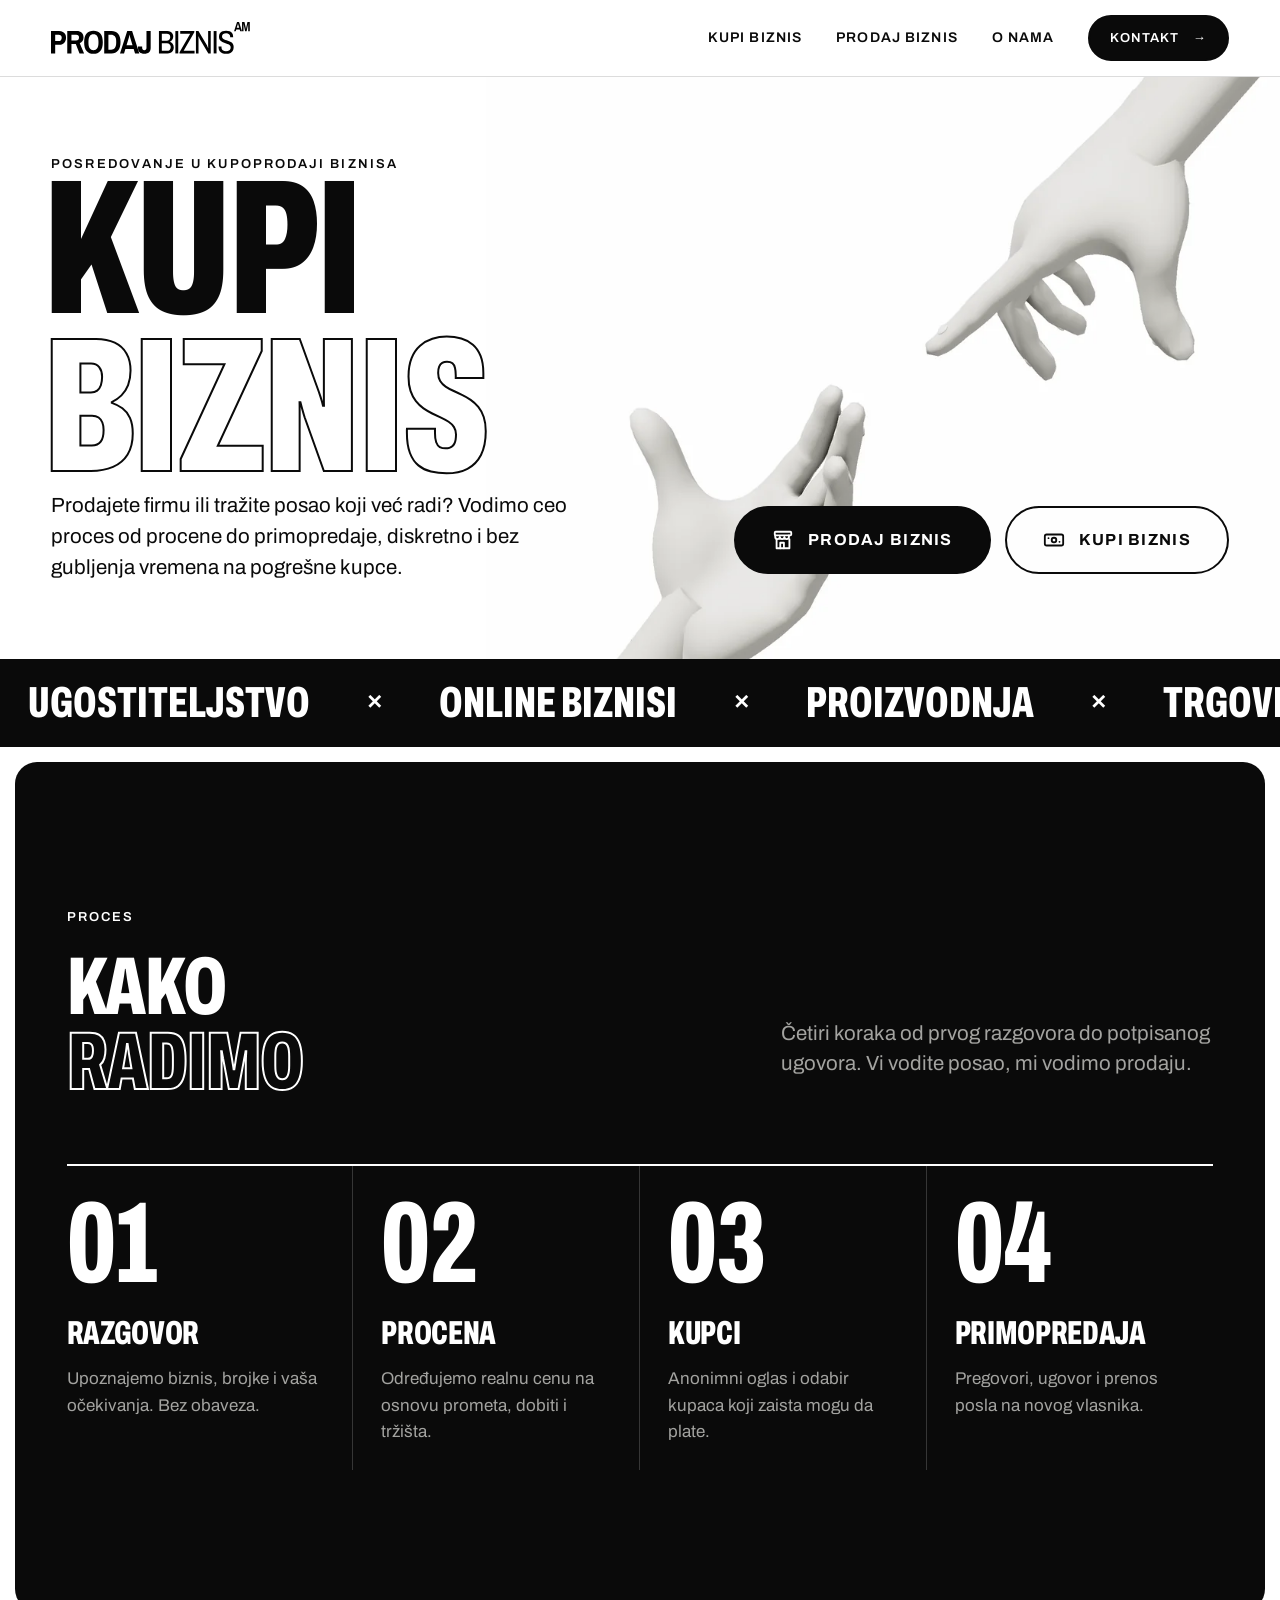
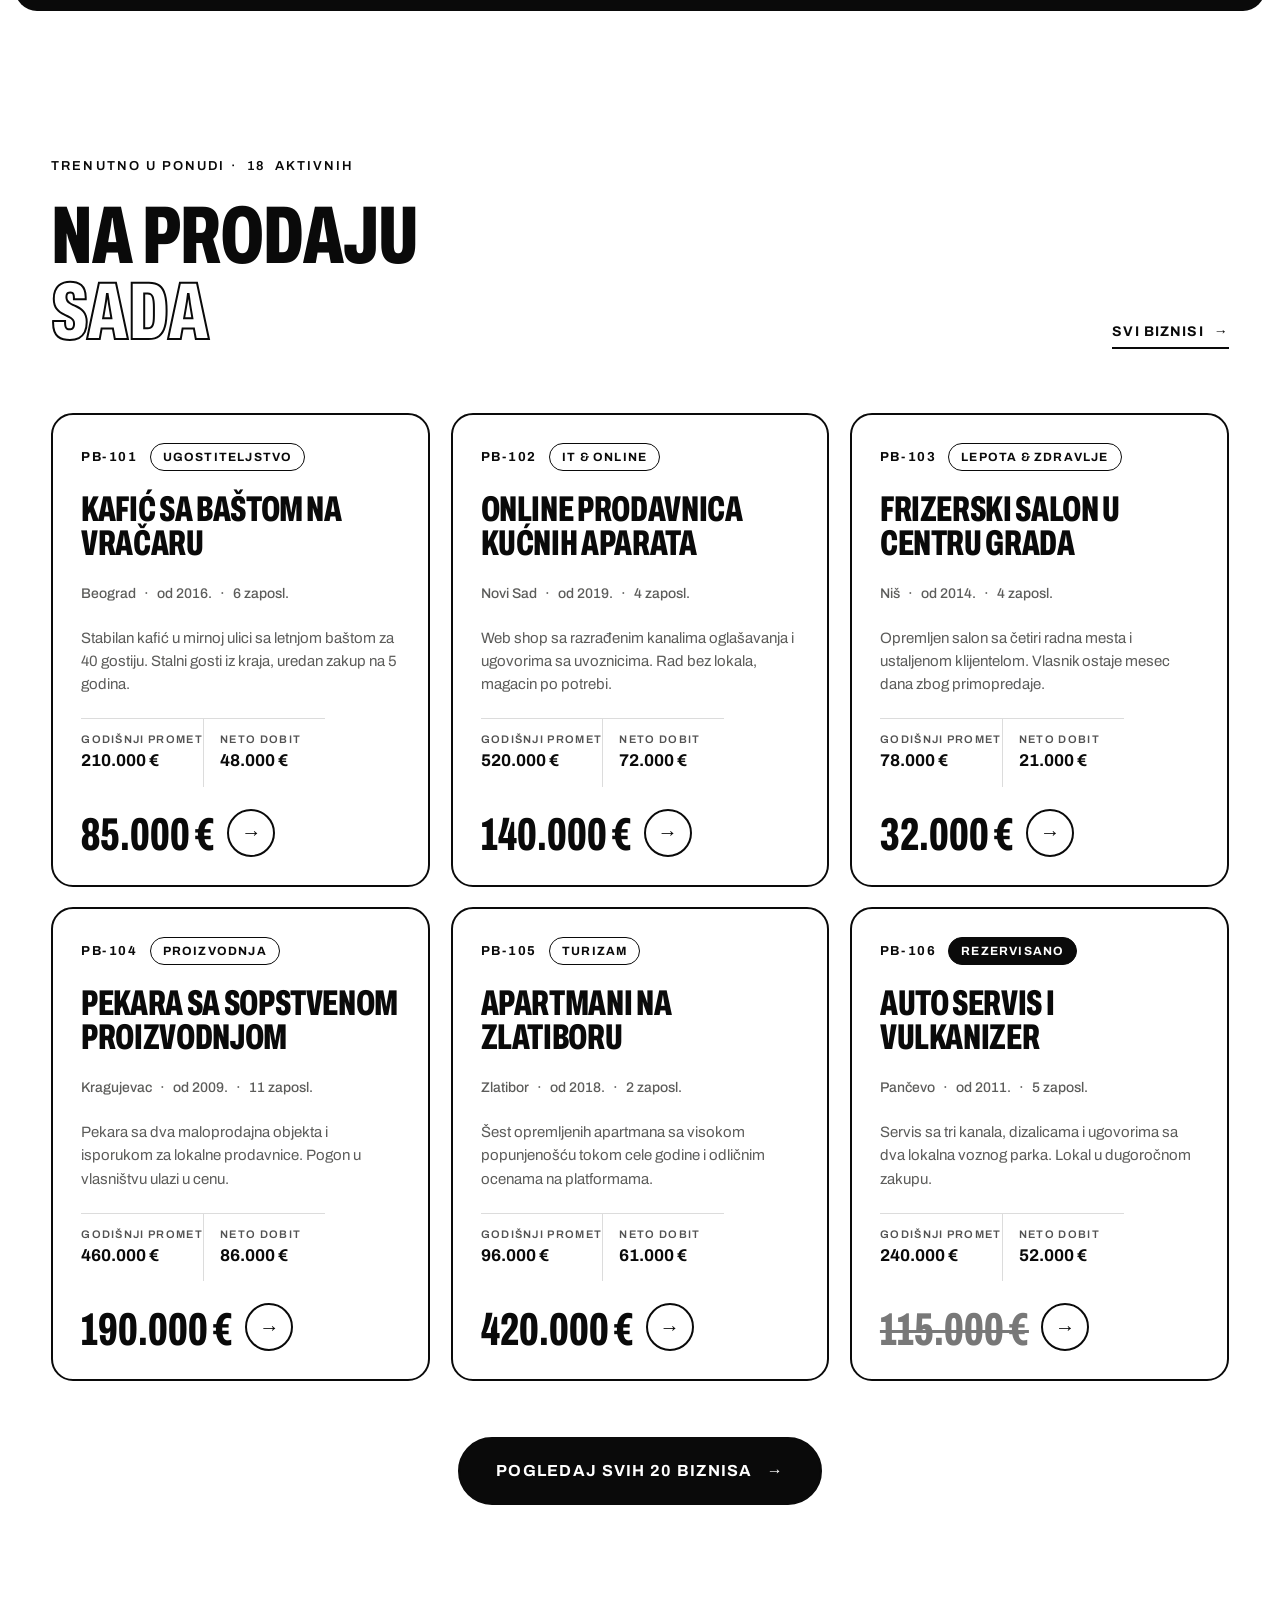
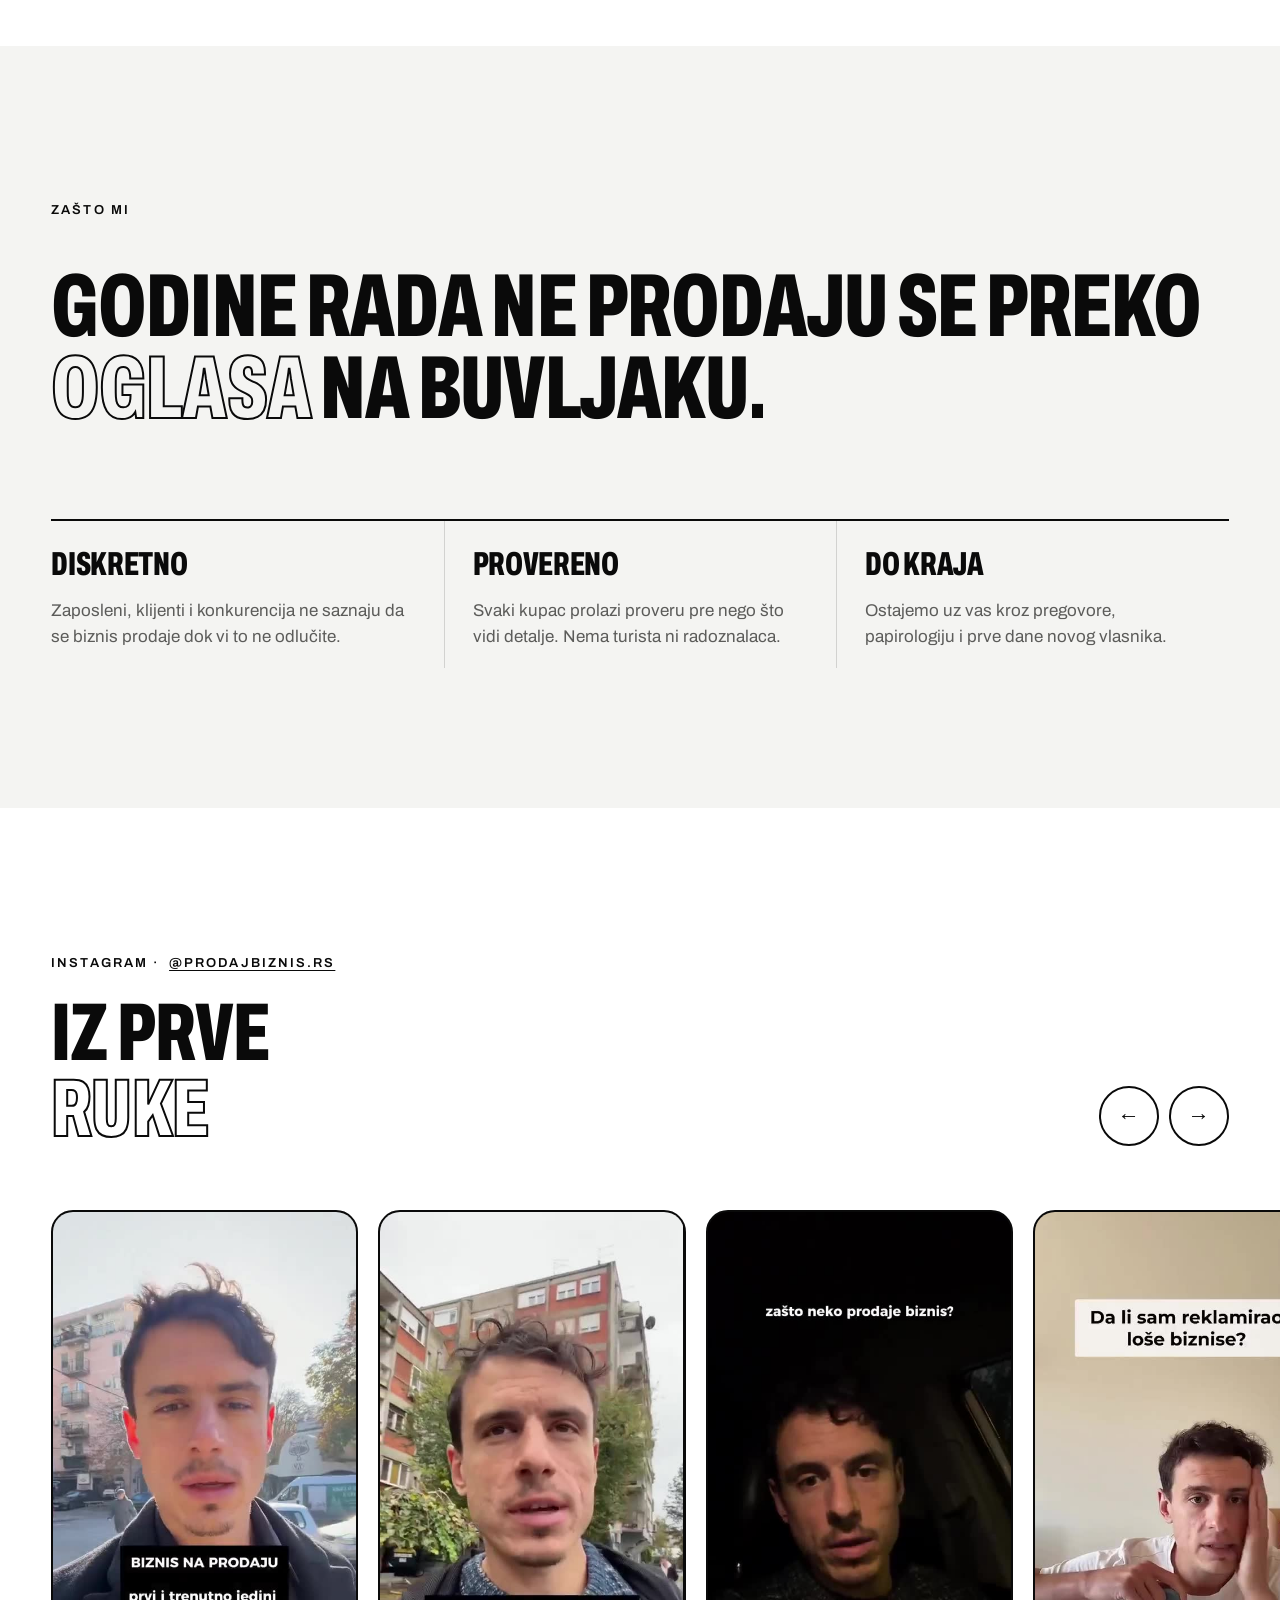
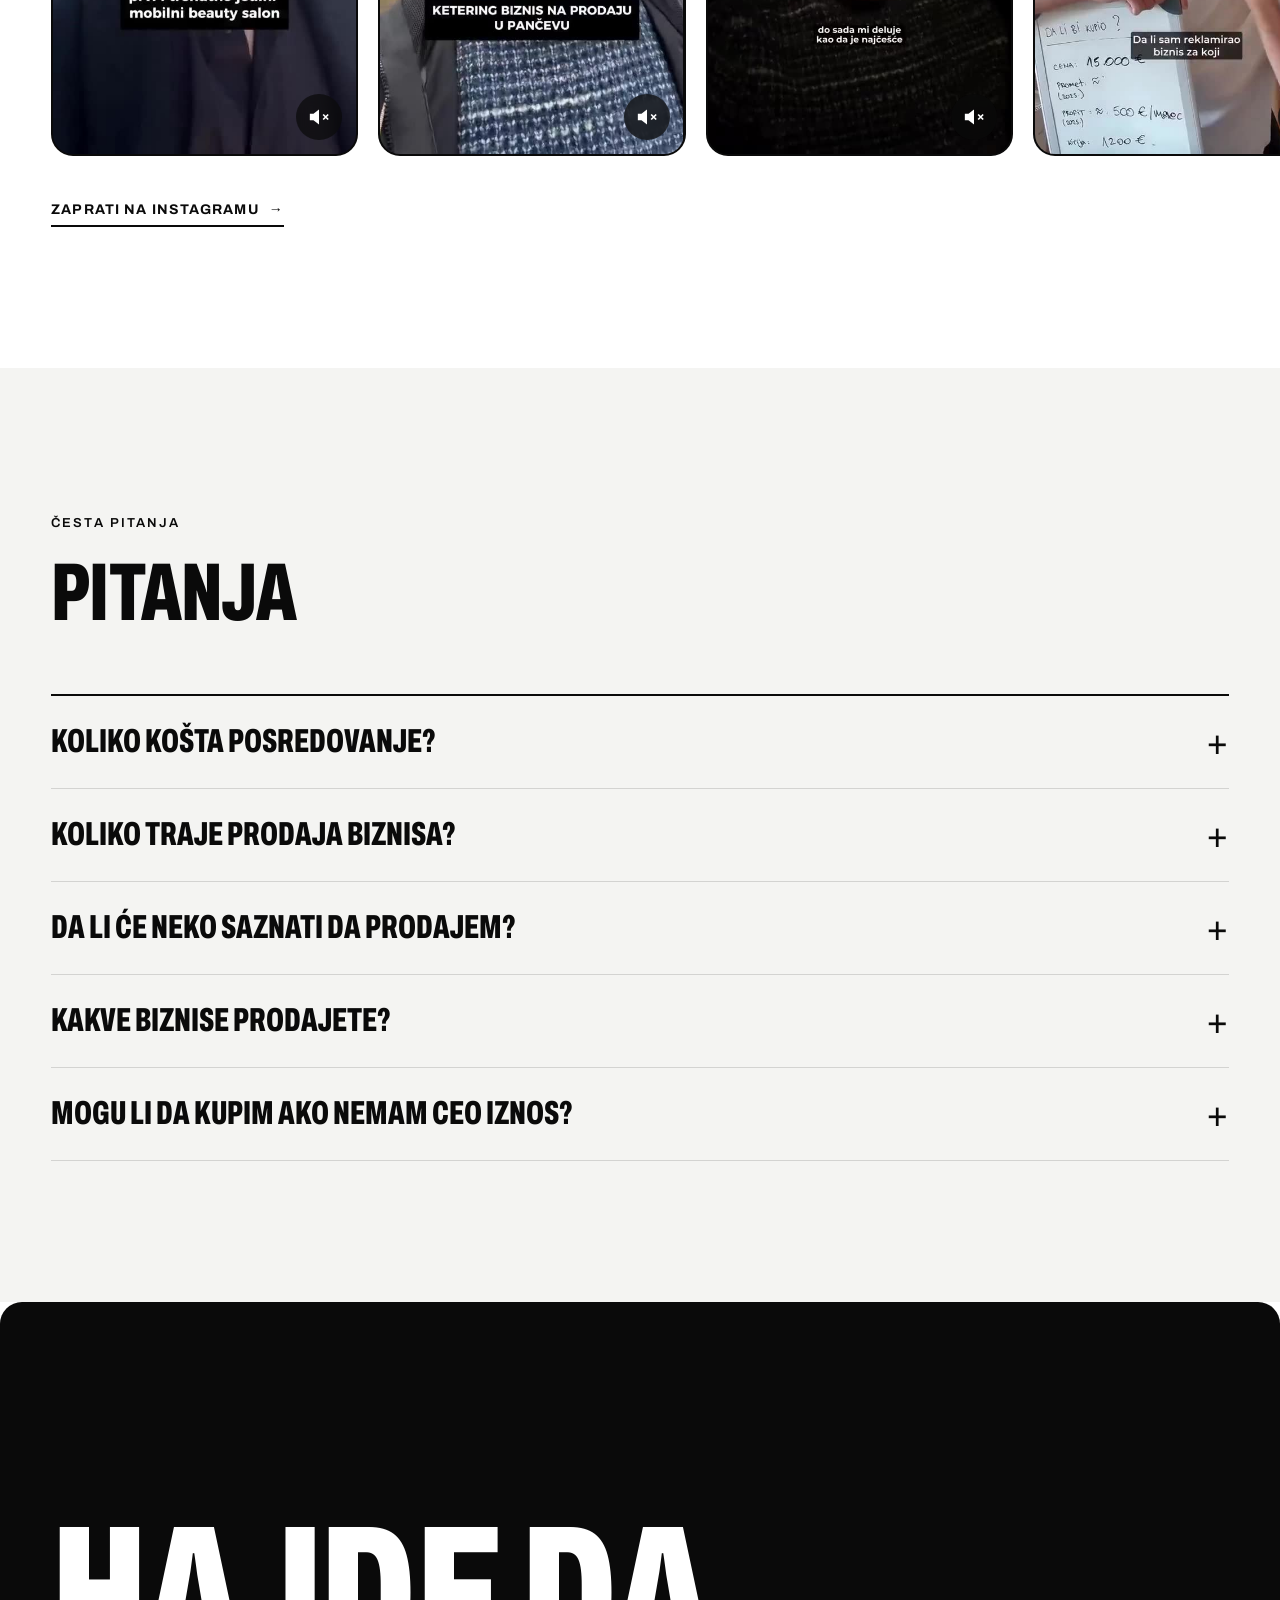
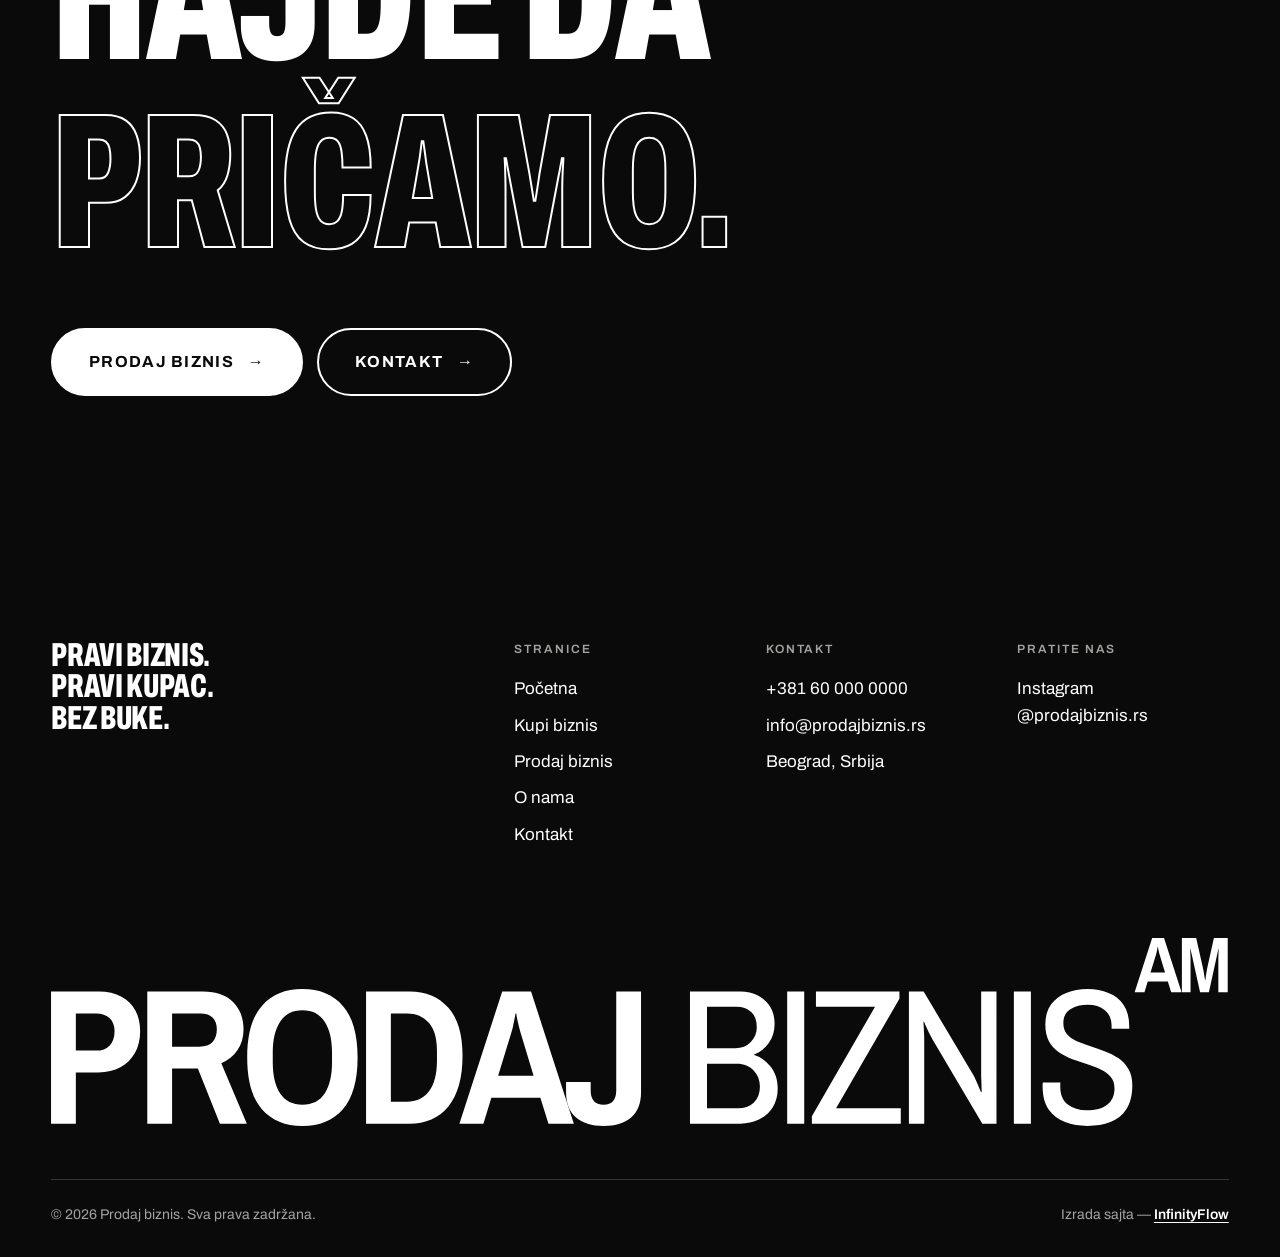
==== commit eb7c09b0: "Hero: veće ruke preko cele visine heroja iza sadržaja; detaljniji render (AO, nokti, tekstura kamena" ====
--- a/index.html
+++ b/index.html
@@ -29,8 +29,8 @@
           </h1>
           <div class="hero-icon hero-hands">
             <picture>
-              <source srcset="assets/img/hands.webp" type="image/webp">
-              <img src="assets/img/hands.png" width="1400" height="1314" alt="Dve bele ruke od kamena koje se pružaju jedna ka drugoj">
+              <source type="image/webp" srcset="assets/img/hands-sm.webp 1040w, assets/img/hands.webp 2080w" sizes="(min-width: 901px) 62vw, 0px">
+              <img src="assets/img/hands.jpg" width="2080" height="1600" alt="Dve bele ruke od kamena koje se pružaju jedna ka drugoj" fetchpriority="high">
             </picture>
           </div>
         </div>
--- a/assets/css/style.css
+++ b/assets/css/style.css
@@ -1232,24 +1232,30 @@
 .draw-scene .fill { fill: #efefec; stroke: none; }
 .draw-icon { visibility: hidden; }
 
-/* ---------- Hero: statična slika ruku (Three.js render) ---------- */
-.hero-hands picture {
+/* ---------- Hero: statična slika ruku (Three.js render), od navigacije do trake, iza sadržaja ---------- */
+.hero { position: relative; overflow: hidden; }
+.hero .hero-top,
+.hero .hero-head > h1,
+.hero .hero-bottom { position: relative; z-index: 1; }
+.hero-icon.hero-hands {
+  position: absolute;
+  top: 0;
+  bottom: 0;
+  right: 0;
+  width: min(62%, 1180px);
+  height: auto;
+  margin: 0;
+  flex: none;
+  z-index: 0;
+  pointer-events: none;
+}
+.hero-hands picture { position: absolute; inset: 0; }
+.hero-hands img {
   position: absolute;
   inset: 0;
-}
-.hero-hands img {
-  position: absolute;
-  left: 0;
-  top: -16%;
   width: 100%;
-  height: 120%;
-}
-.hero-hands img {
-  object-fit: contain;
+  height: 100%;
+  object-fit: cover;
   object-position: right center;
-  /* podlaktice se blago gube na ivicama */
-  -webkit-mask-image: linear-gradient(to bottom, transparent 2%, #000 22%, #000 72%, transparent 96%);
-          mask-image: linear-gradient(to bottom, transparent 2%, #000 22%, #000 72%, transparent 96%);
-}
-
-.hero-actions { position: relative; z-index: 1; }
+  mix-blend-mode: multiply; /* bela pozadina slike se stapa sa stranicom */
+}
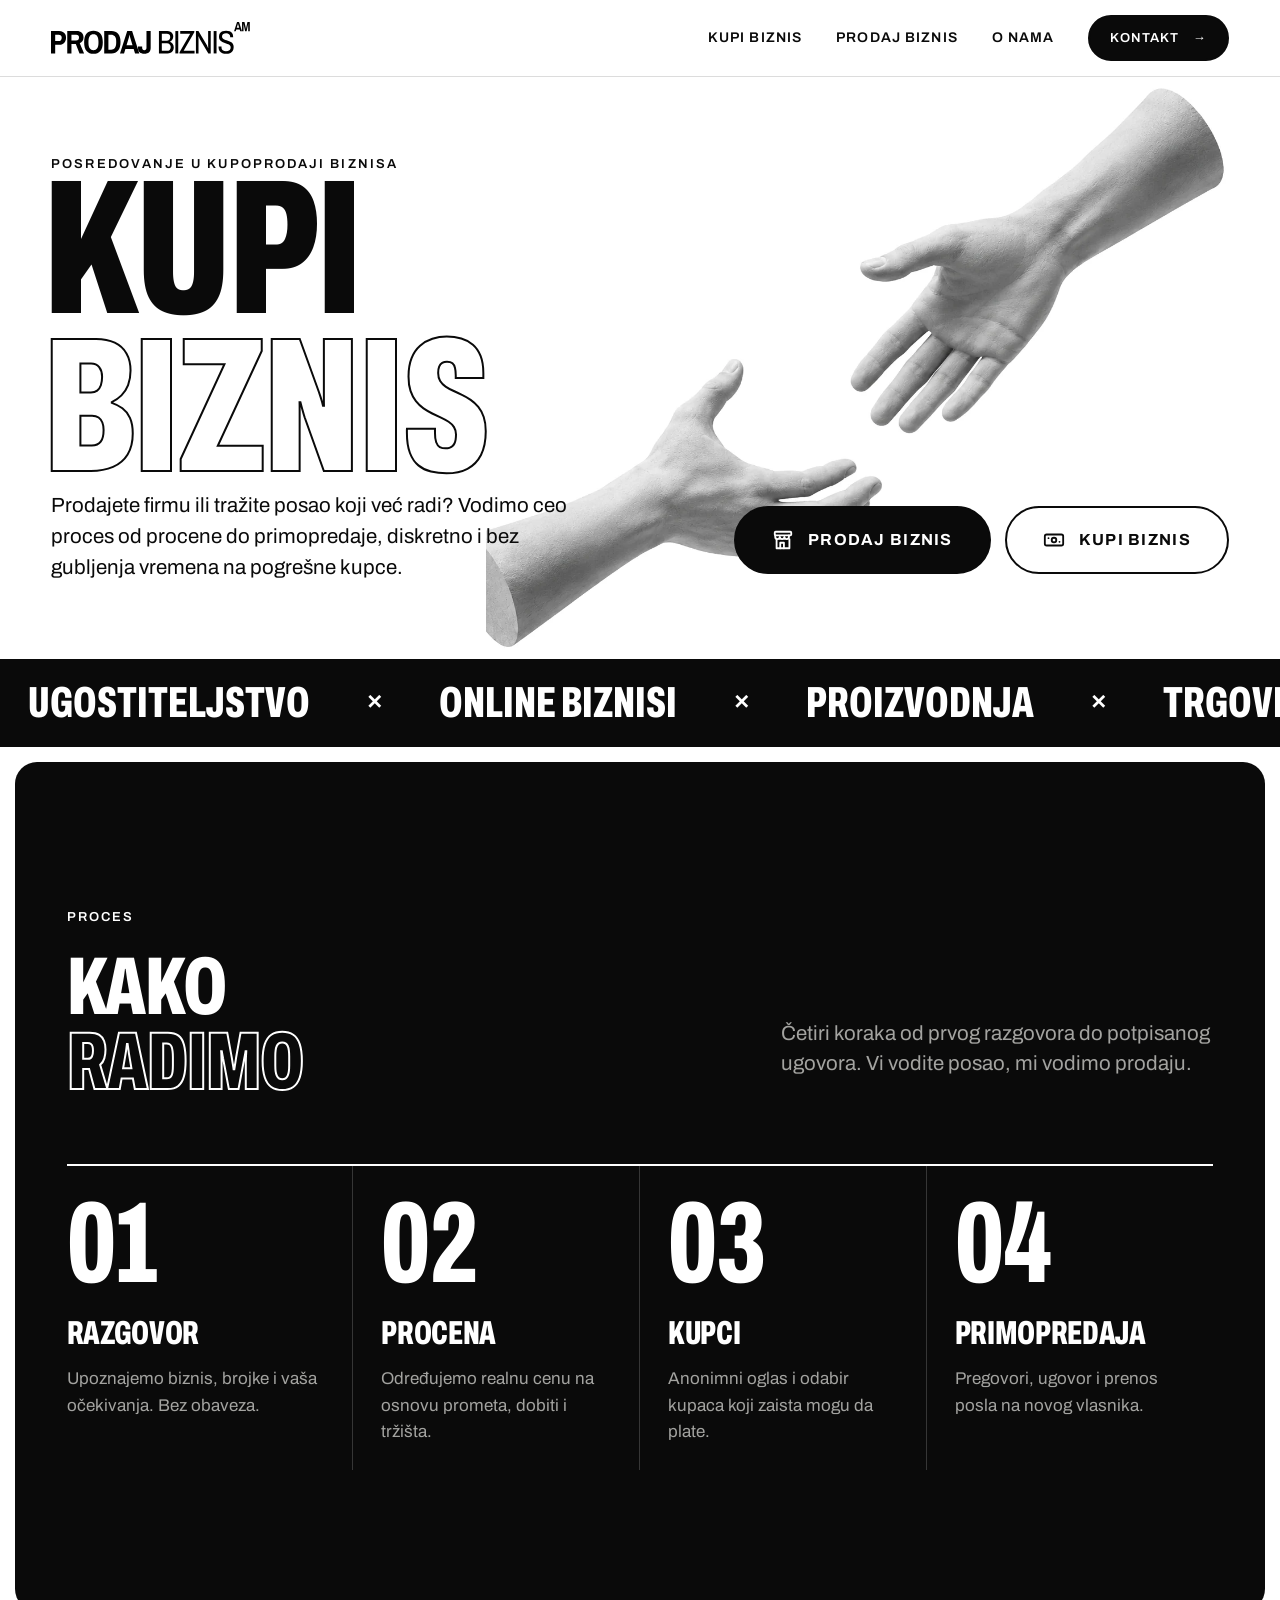
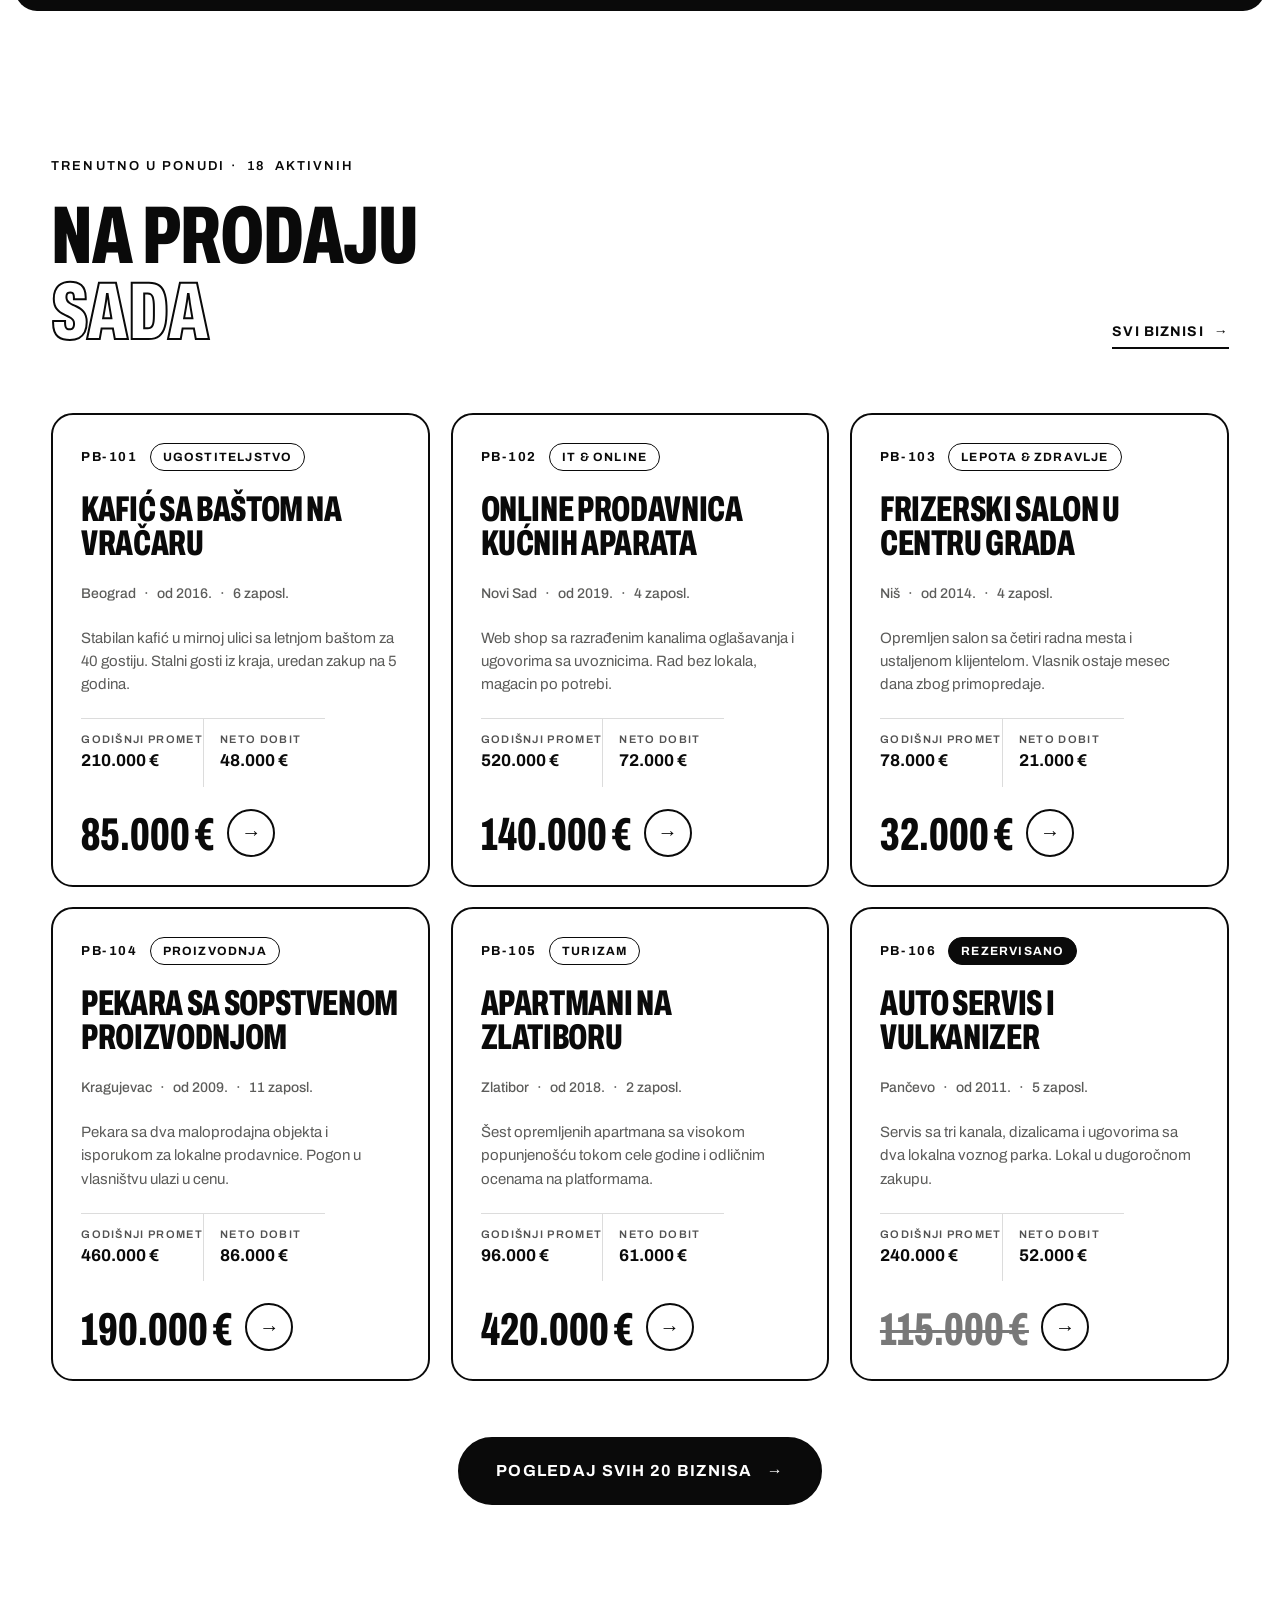
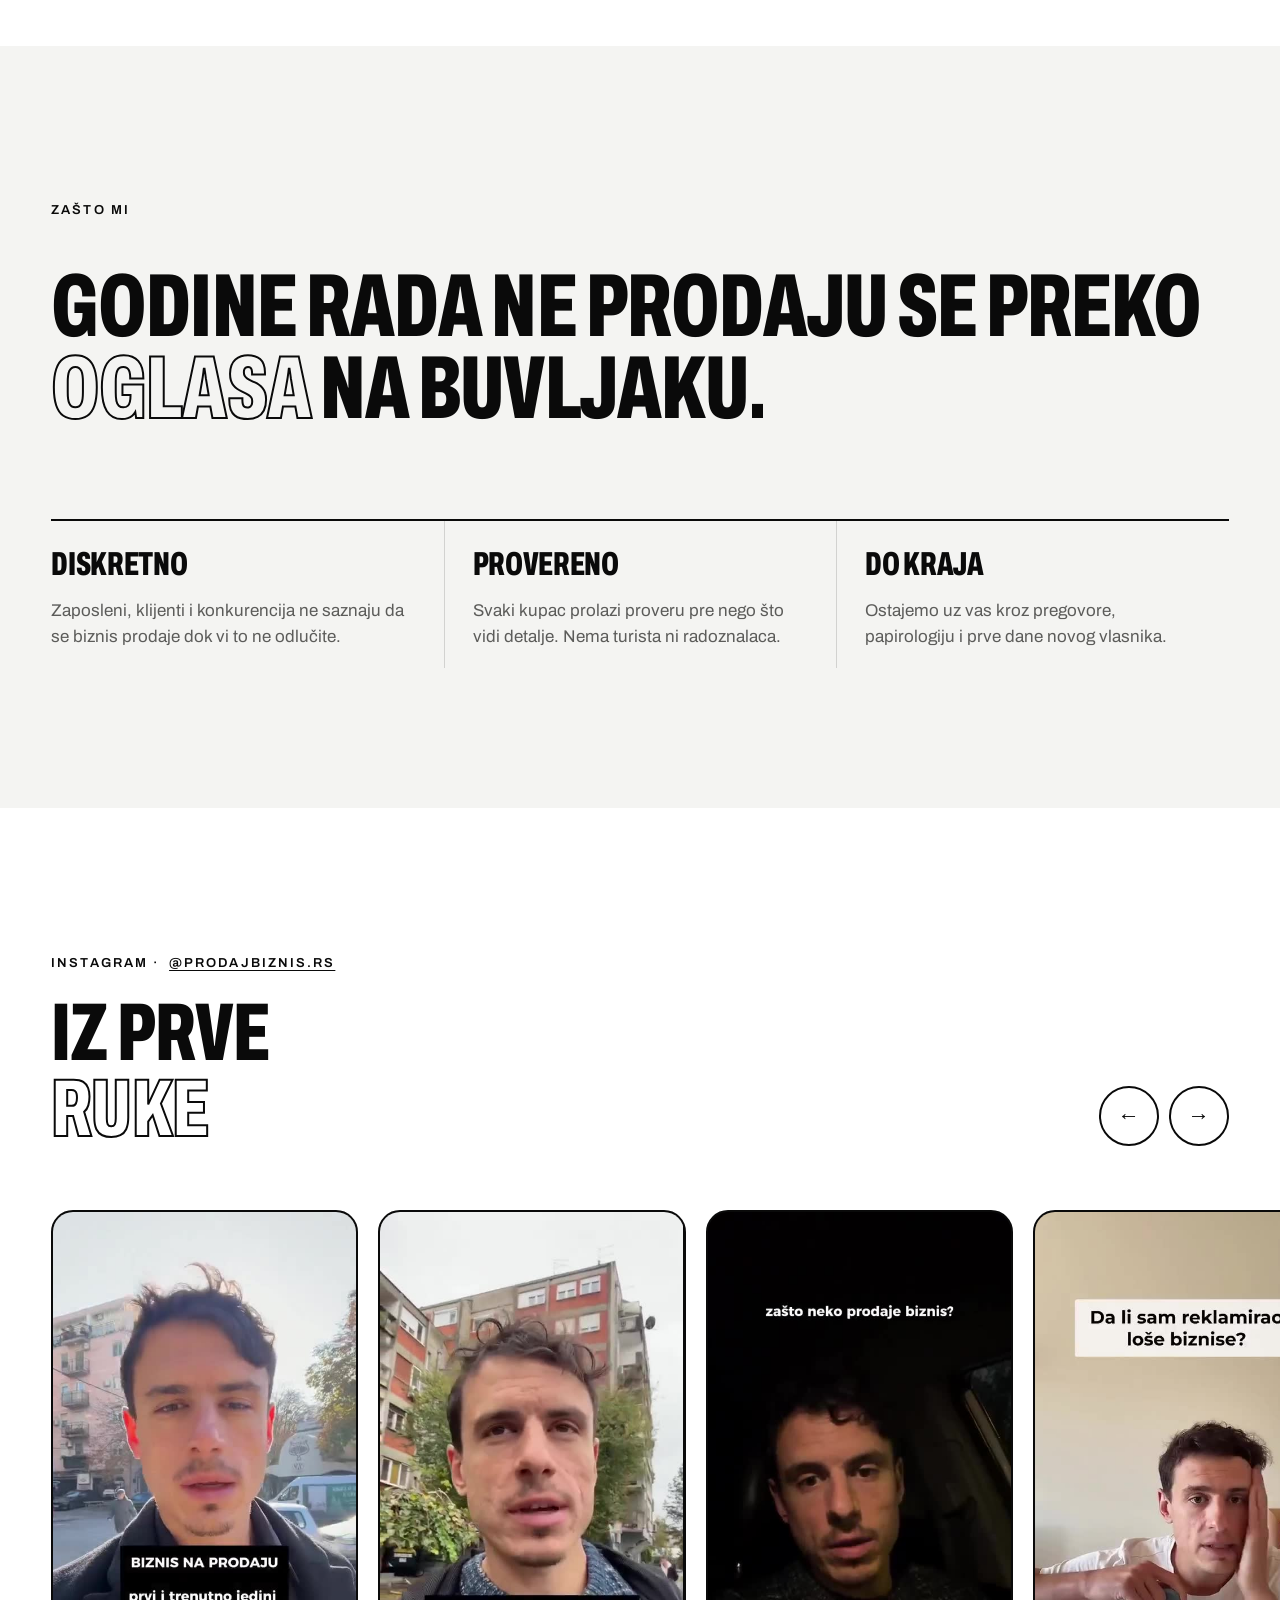
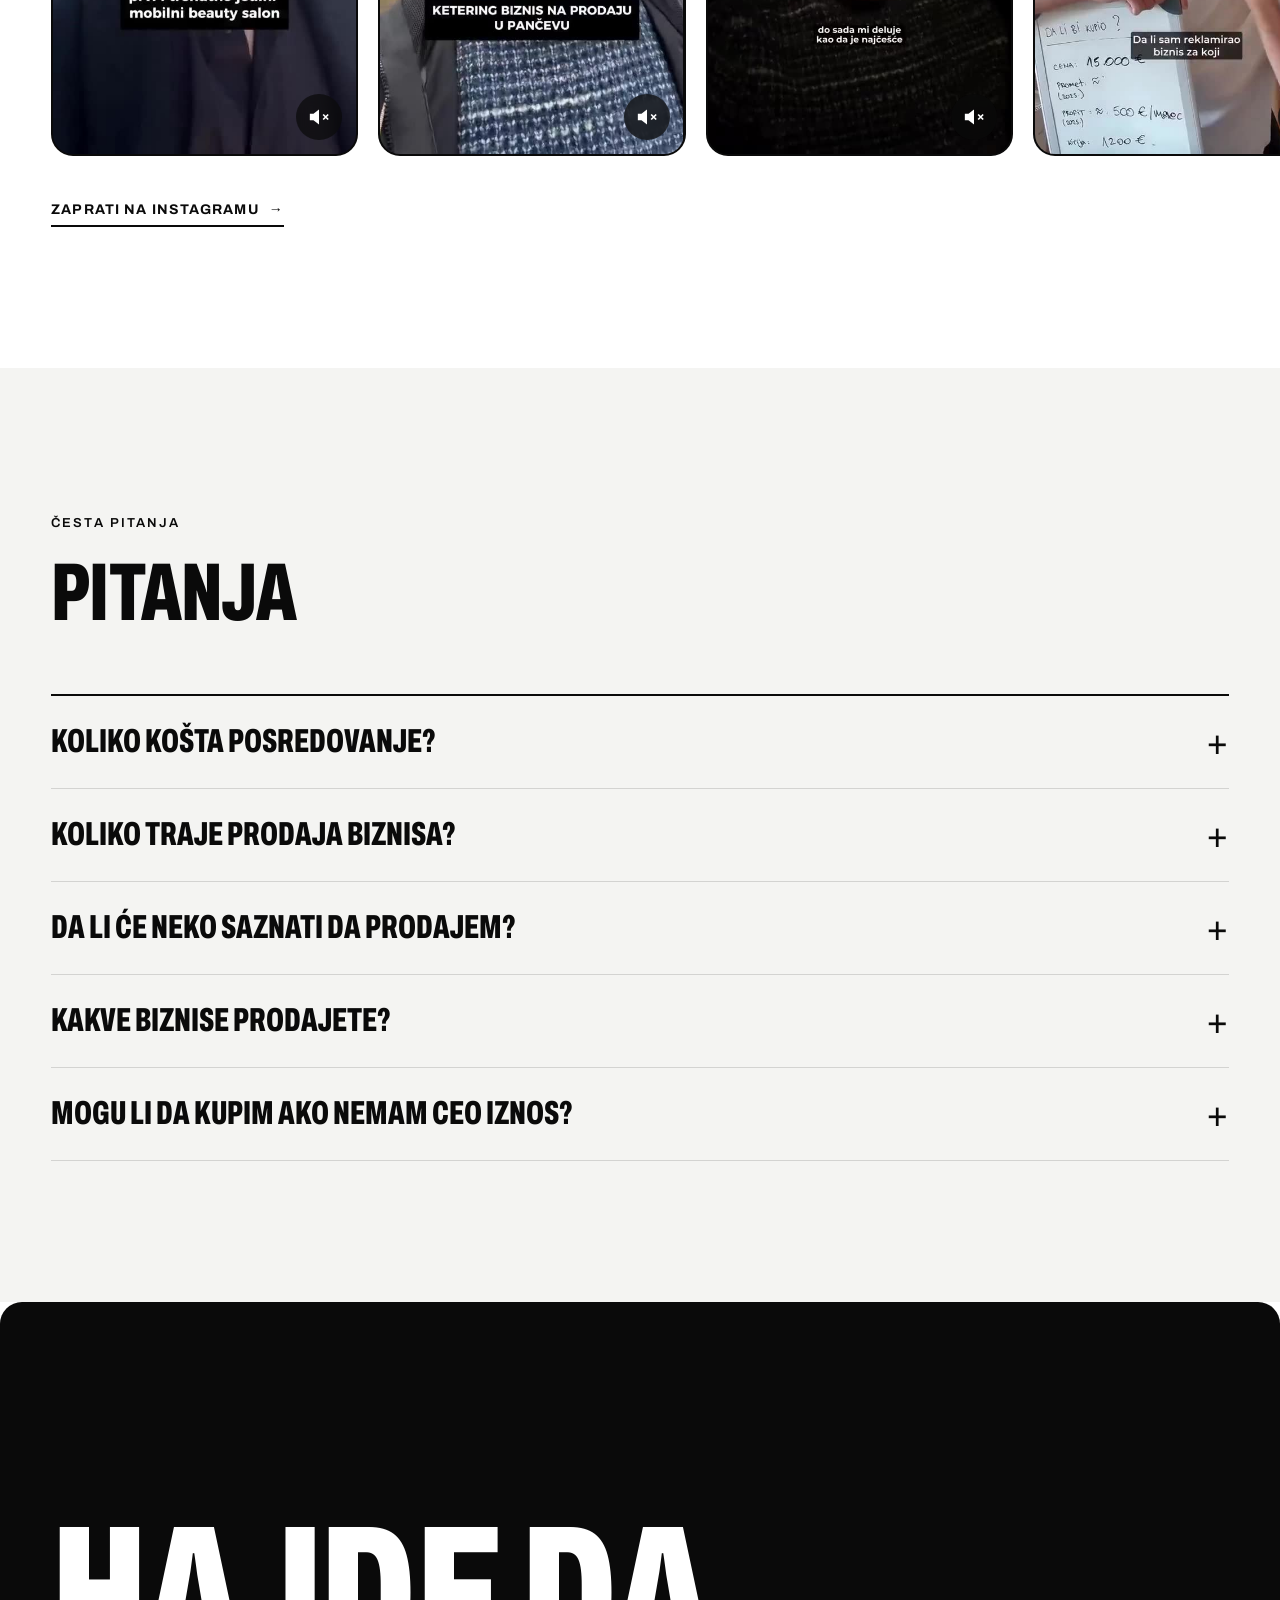
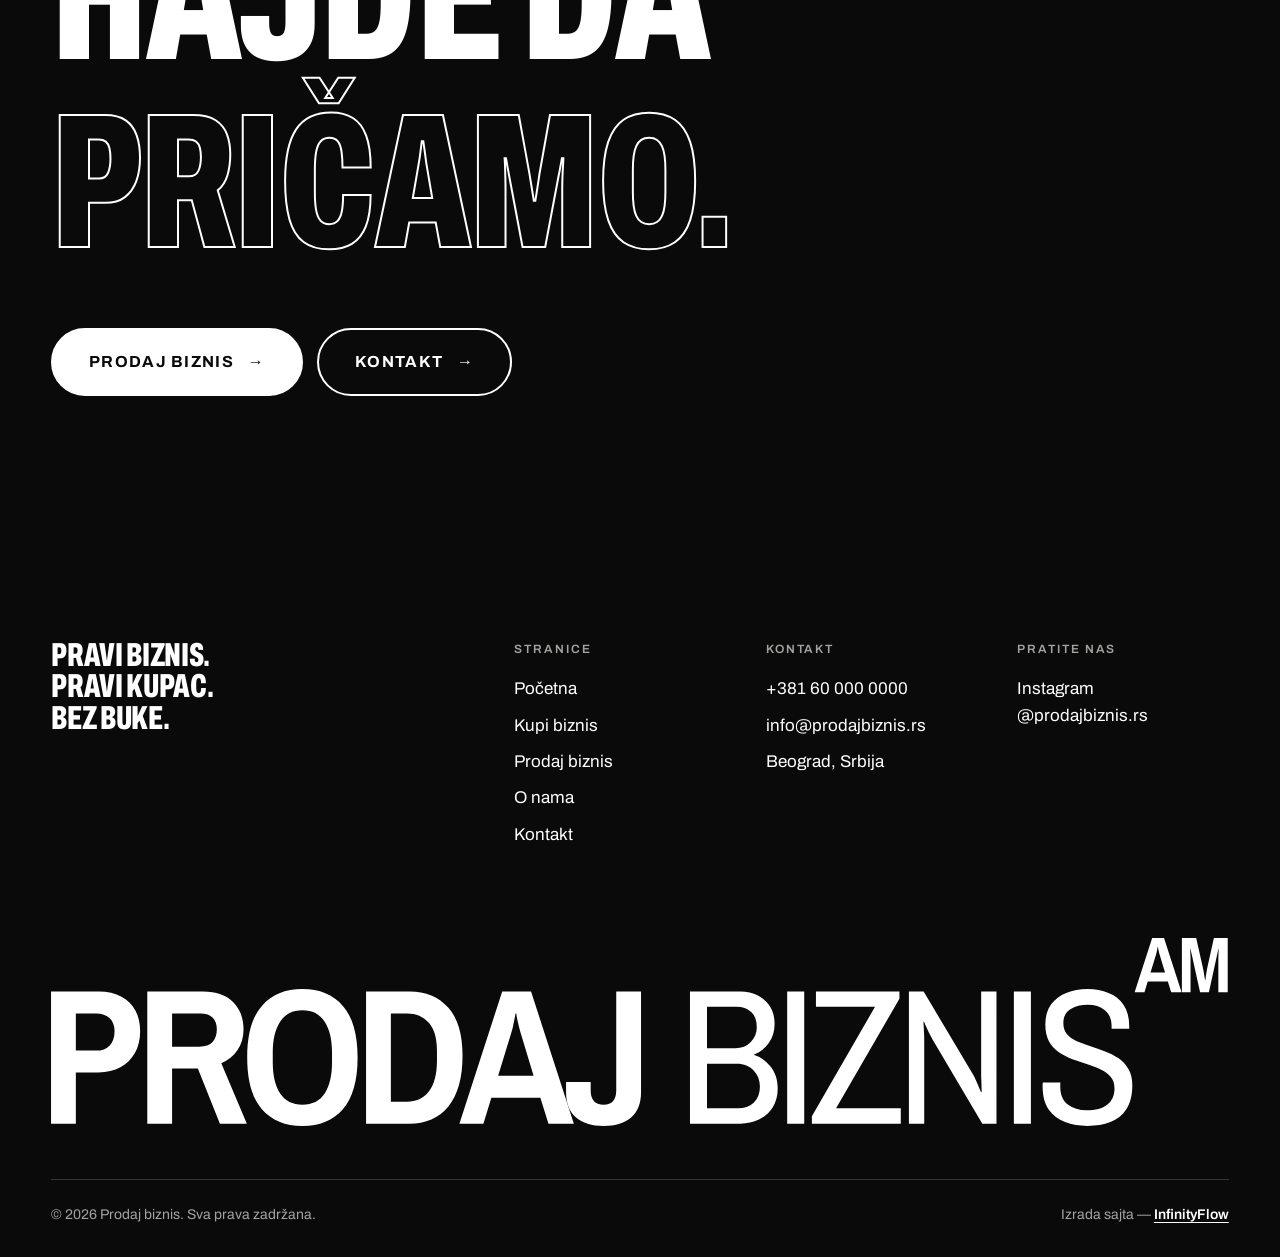
==== commit 4e954742: "Hero: poslata slika ruku umesto 3D rendera Co-Authored-By: Claude Opus 5.5 <noreply@anthropic.com> C" ====
--- a/index.html
+++ b/index.html
@@ -29,8 +29,8 @@
           </h1>
           <div class="hero-icon hero-hands">
             <picture>
-              <source type="image/webp" srcset="assets/img/hands-sm.webp 1040w, assets/img/hands.webp 2080w" sizes="(min-width: 901px) 62vw, 0px">
-              <img src="assets/img/hands.jpg" width="2080" height="1600" alt="Dve bele ruke od kamena koje se pružaju jedna ka drugoj" fetchpriority="high">
+              <source type="image/webp" srcset="assets/img/hands-sm.webp 768w, assets/img/hands.webp 1536w" sizes="(min-width: 901px) 62vw, 0px">
+              <img src="assets/img/hands.jpg" width="1536" height="1024" alt="Dve bele ruke od kamena koje se pružaju jedna ka drugoj" fetchpriority="high">
             </picture>
           </div>
         </div>
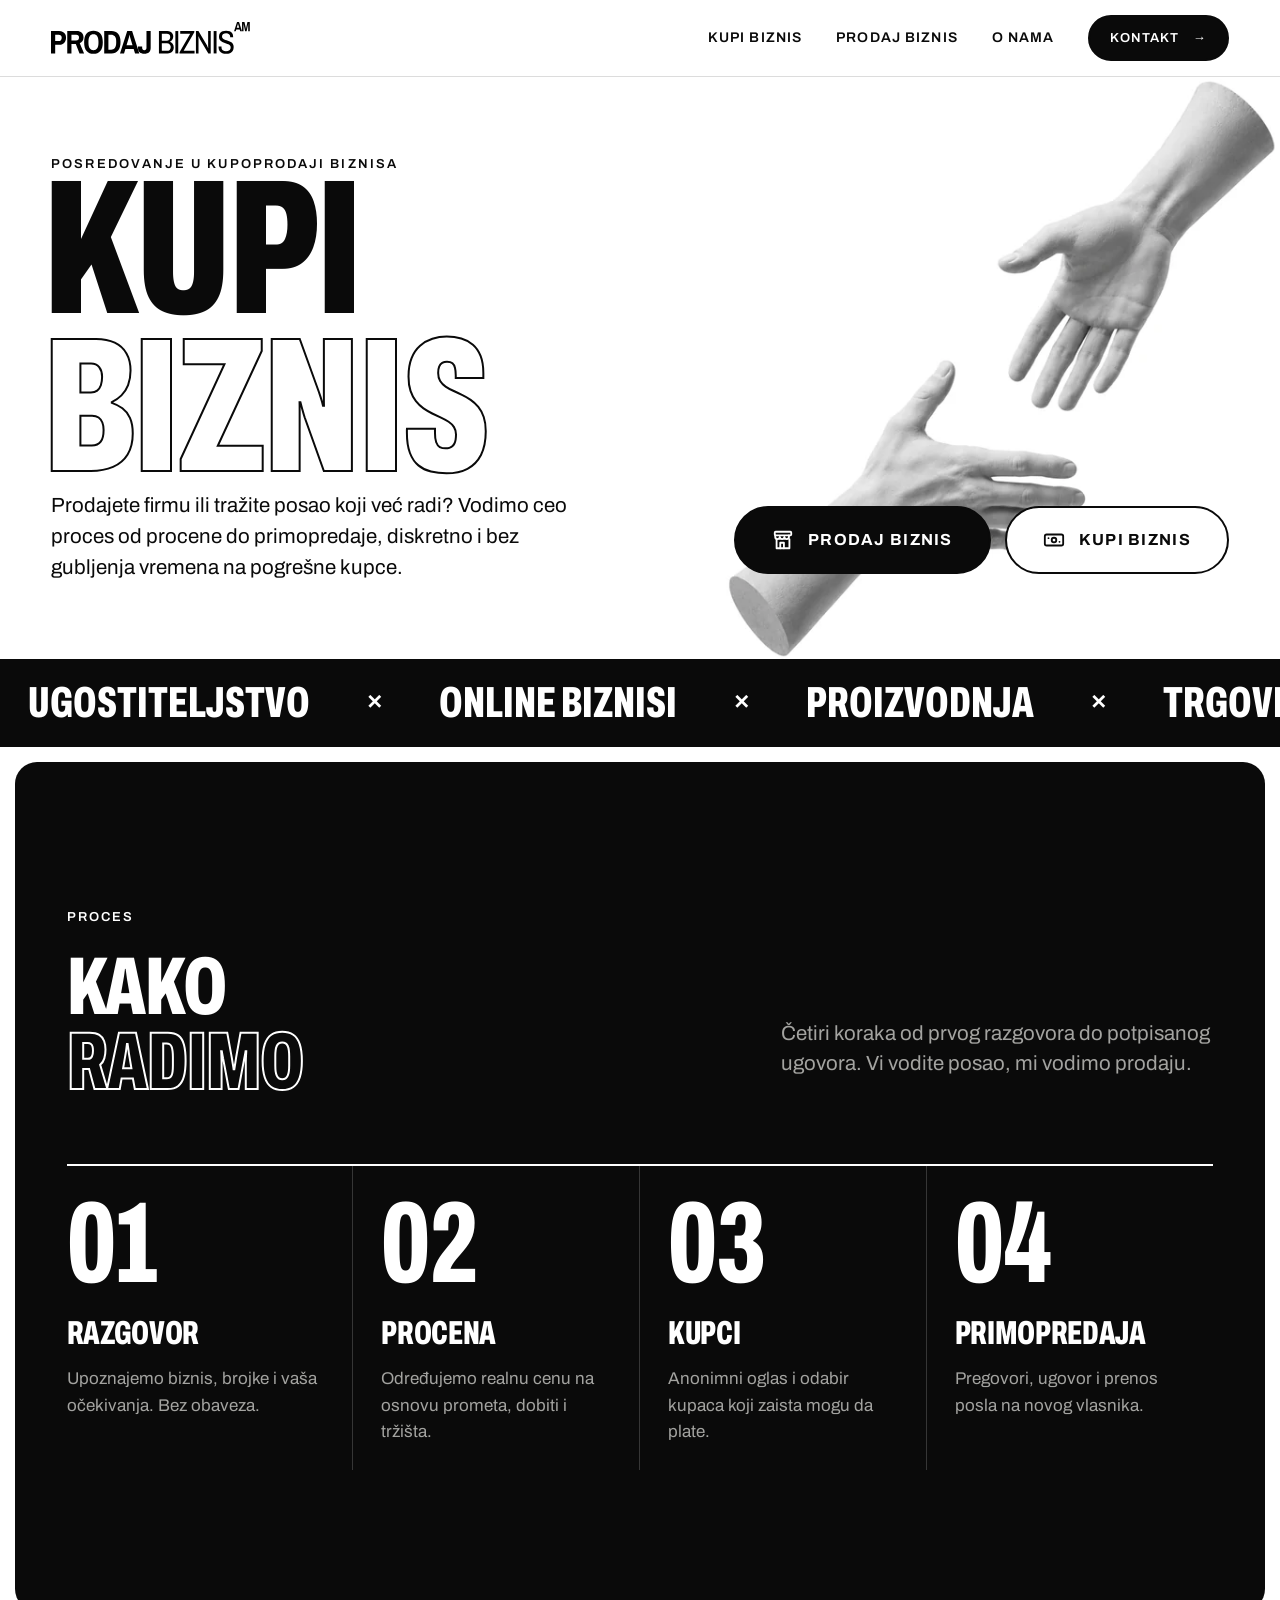
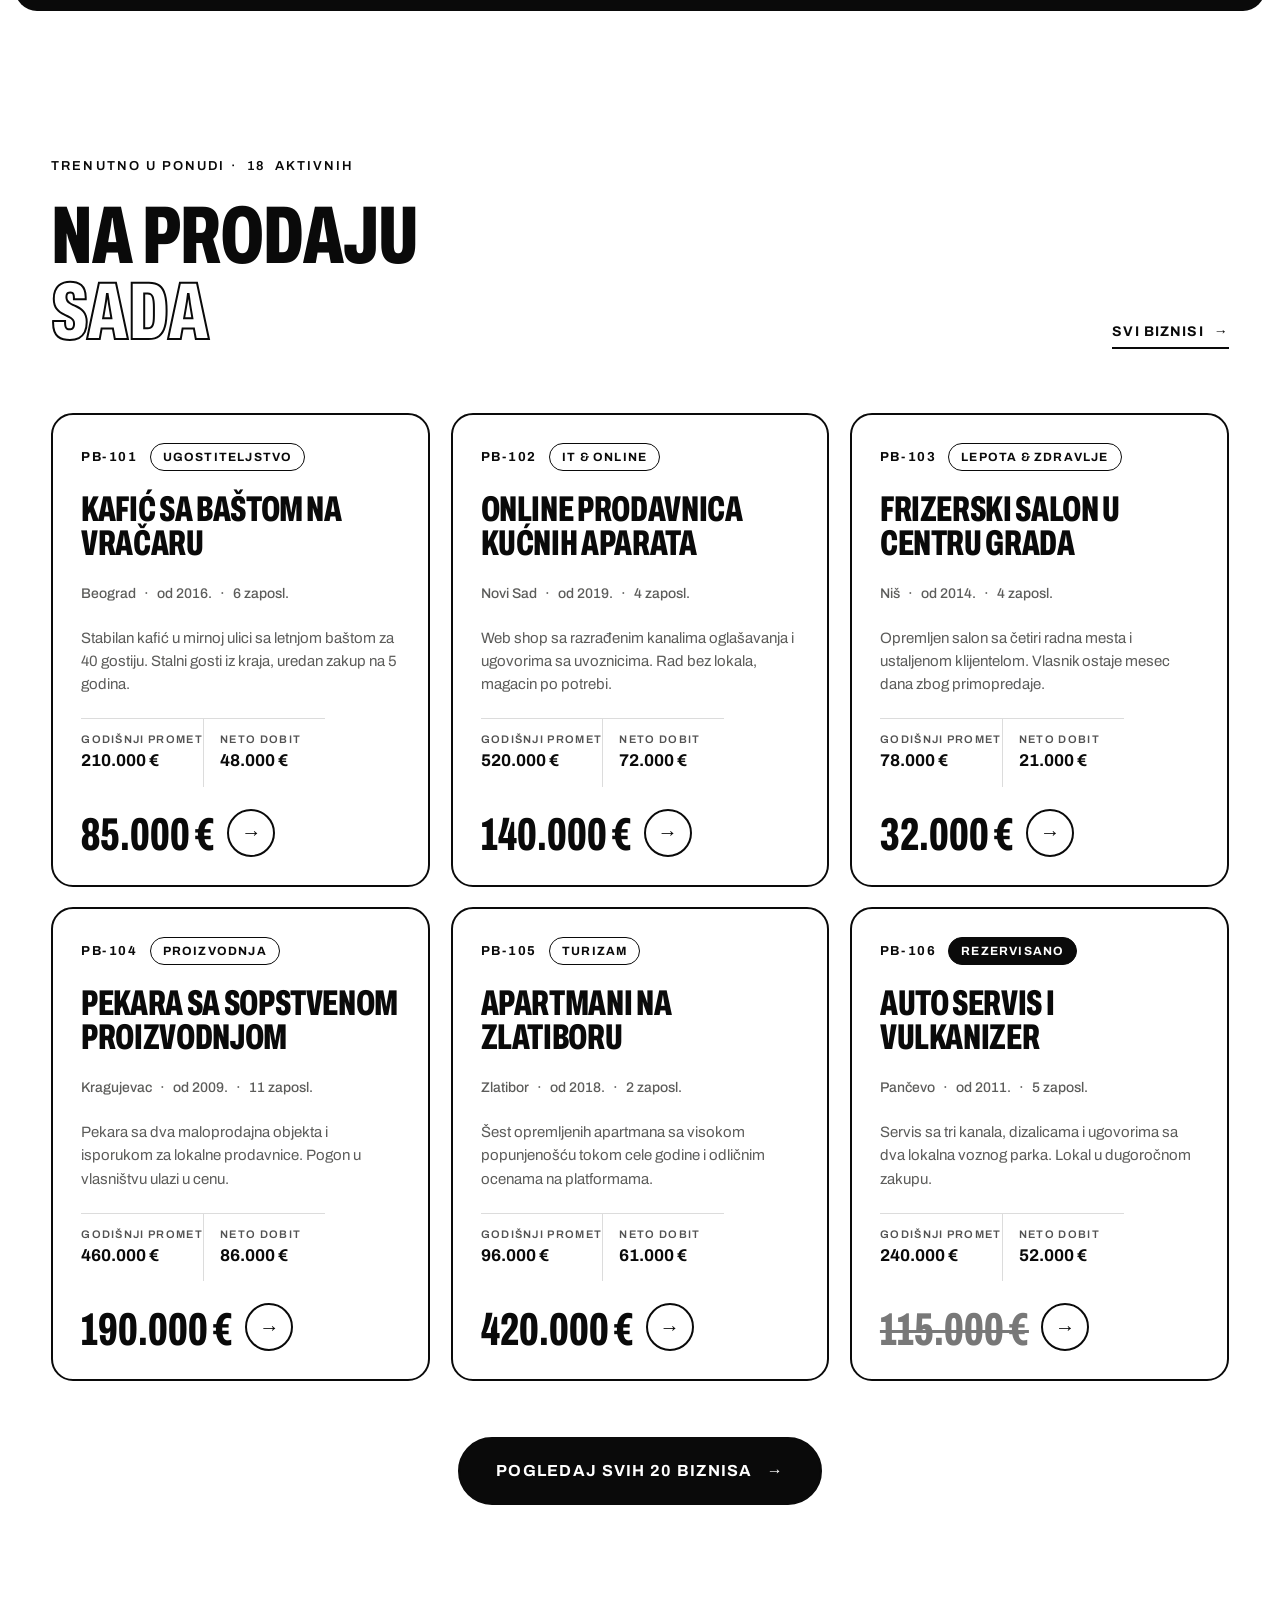
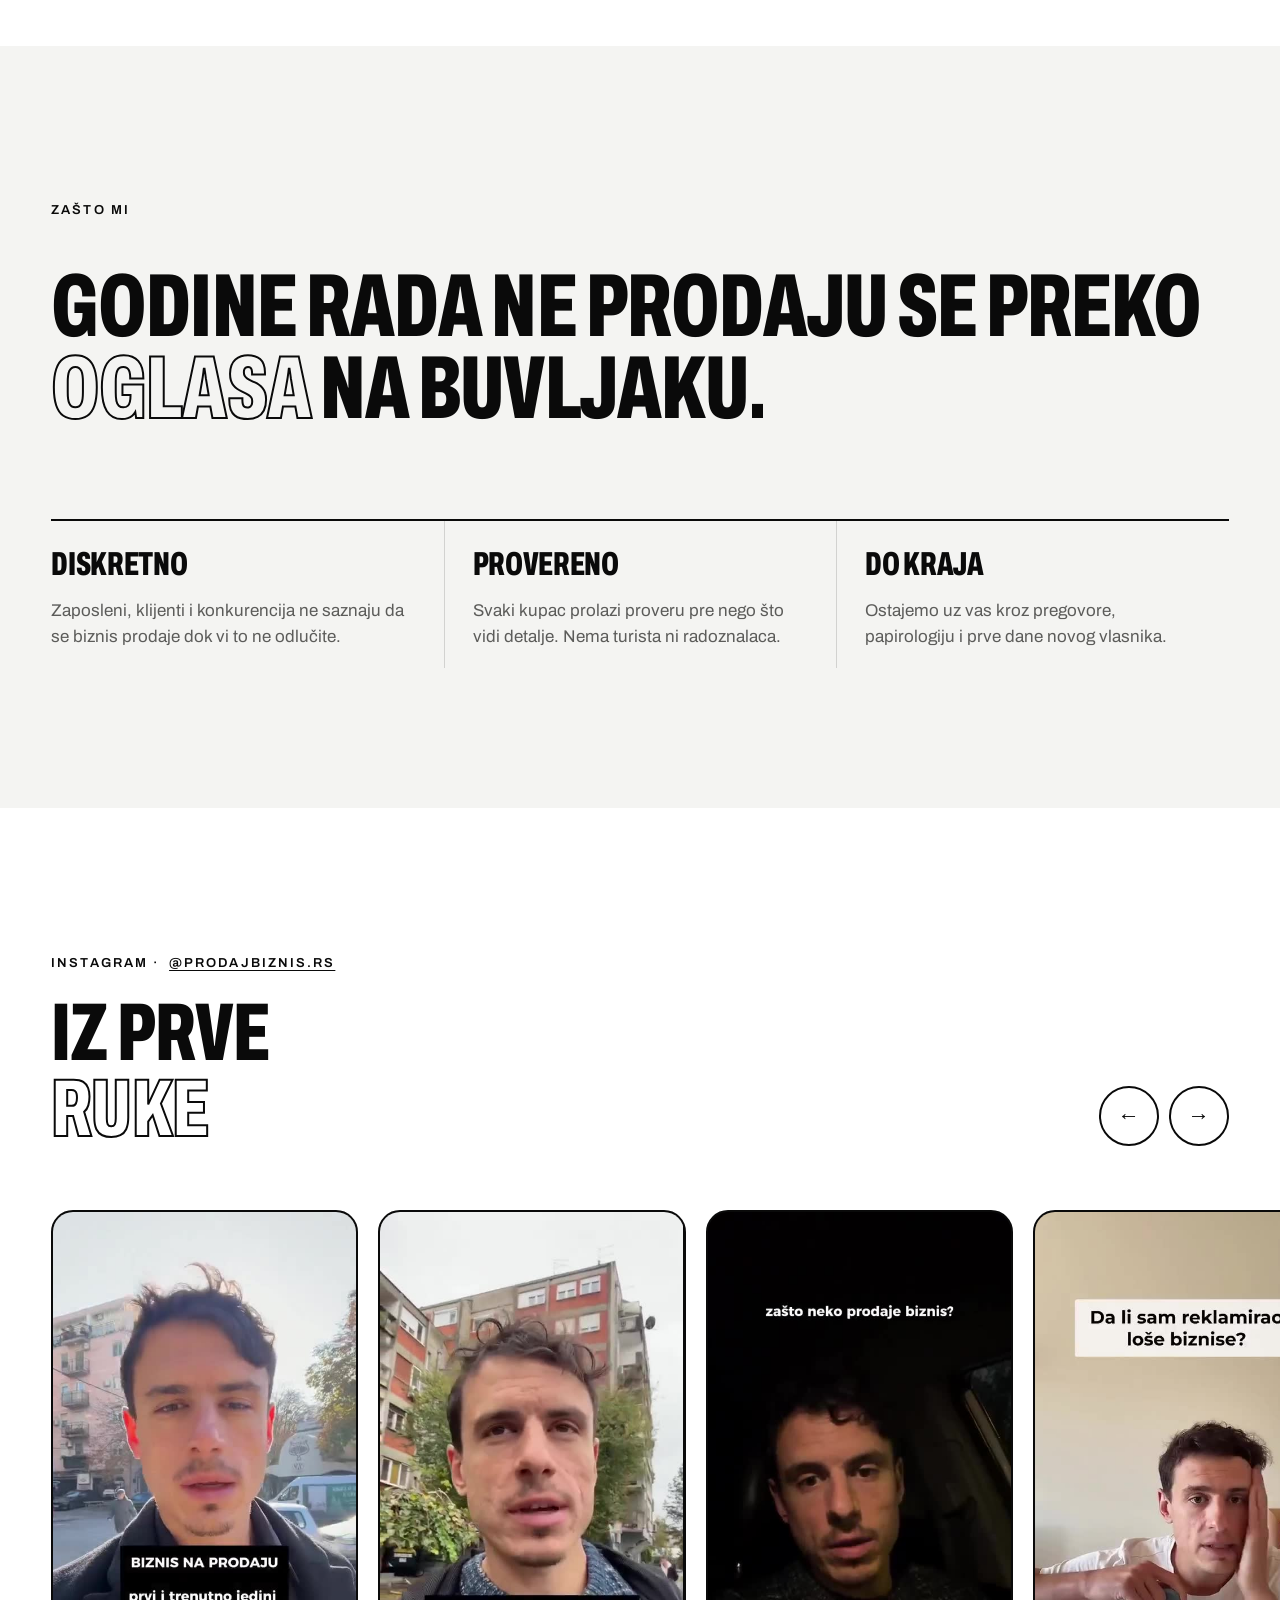
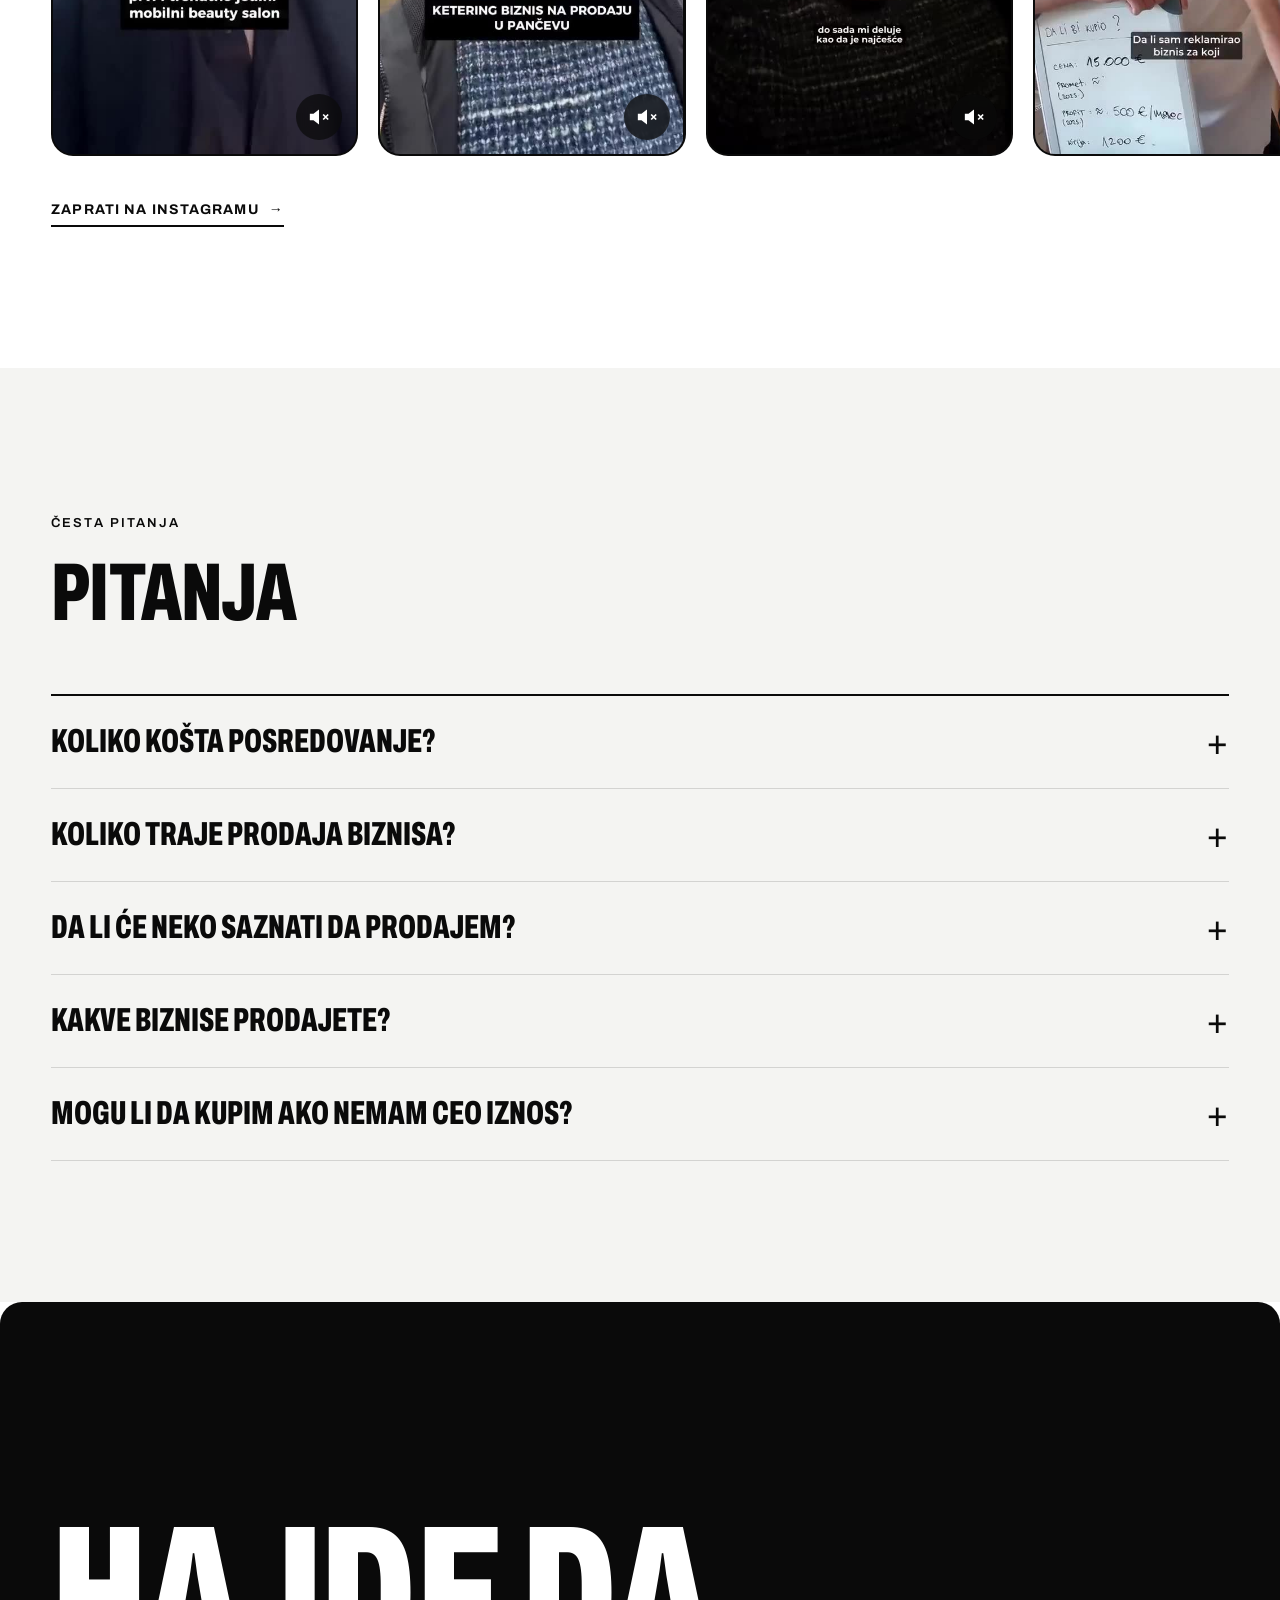
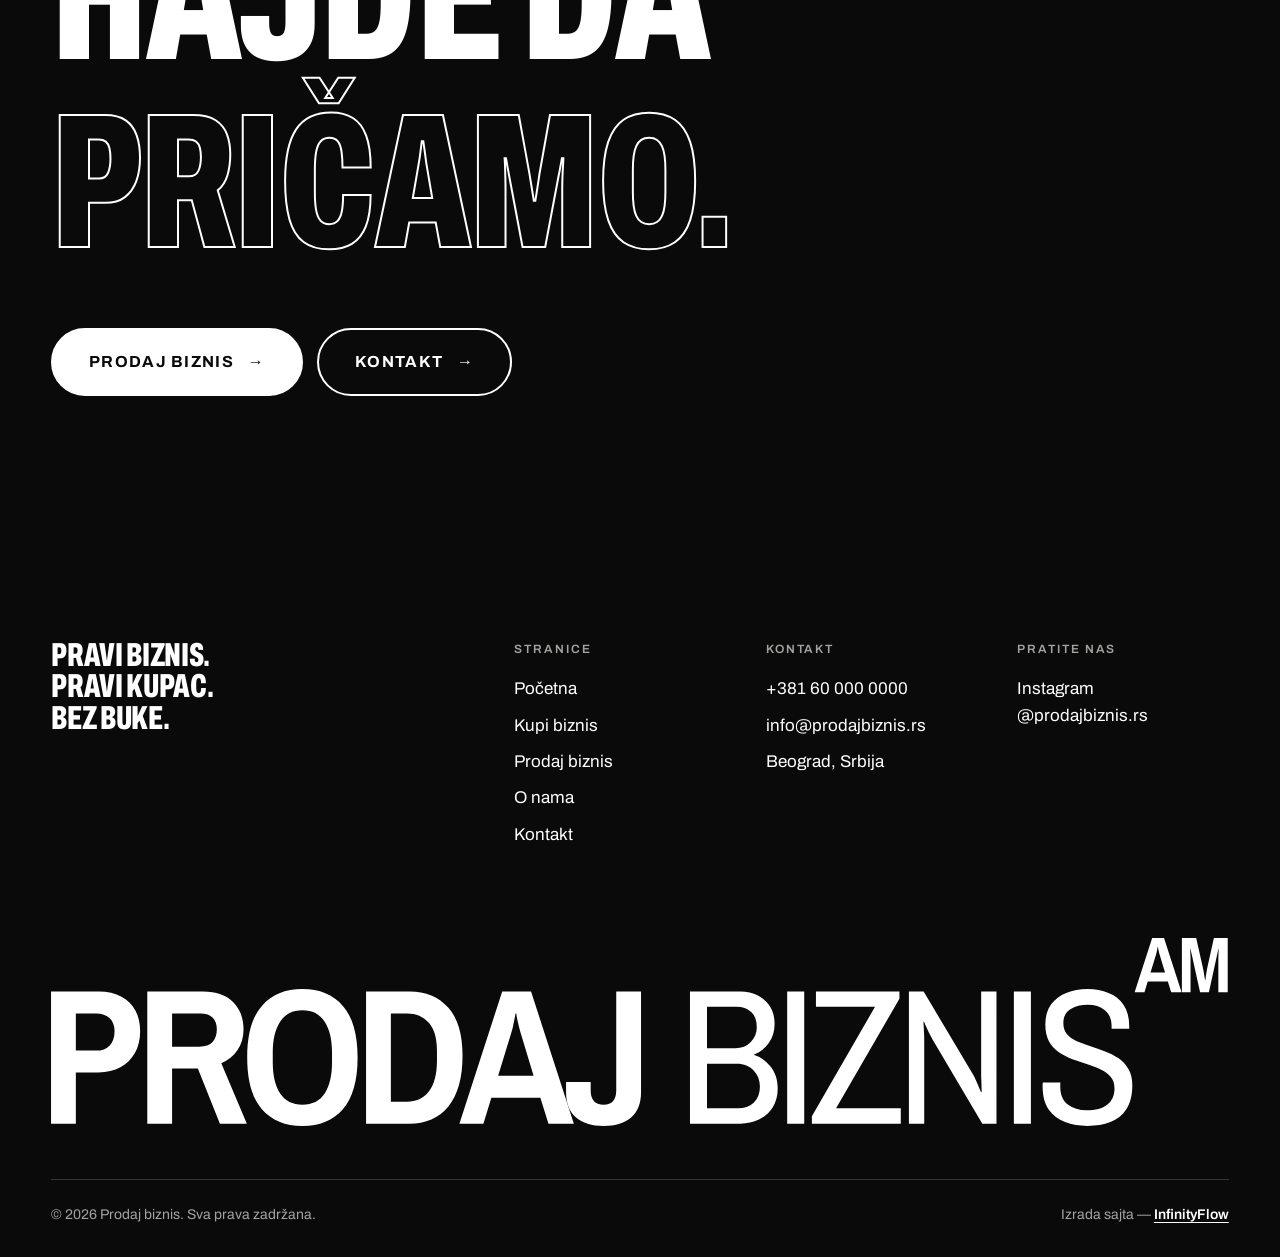
==== commit 13bda9e3: "Hero: nova slika ruku, popunjava visinu od navigacije do trake Co-Authored-By: Claude Opus 5.5 <nore" ====
--- a/index.html
+++ b/index.html
@@ -29,8 +29,8 @@
           </h1>
           <div class="hero-icon hero-hands">
             <picture>
-              <source type="image/webp" srcset="assets/img/hands-sm.webp 768w, assets/img/hands.webp 1536w" sizes="(min-width: 901px) 62vw, 0px">
-              <img src="assets/img/hands.jpg" width="1536" height="1024" alt="Dve bele ruke od kamena koje se pružaju jedna ka drugoj" fetchpriority="high">
+              <source type="image/webp" srcset="assets/img/hands-sm.webp 598w, assets/img/hands.webp 1196w" sizes="(min-width: 901px) 45vw, 0px">
+              <img src="assets/img/hands.jpg" width="1196" height="1241" alt="Dve bele ruke od kamena koje se pružaju jedna ka drugoj" fetchpriority="high">
             </picture>
           </div>
         </div>
--- a/assets/css/style.css
+++ b/assets/css/style.css
@@ -1255,7 +1255,11 @@
   inset: 0;
   width: 100%;
   height: 100%;
-  object-fit: cover;
+  object-fit: contain;
   object-position: right center;
   mix-blend-mode: multiply; /* bela pozadina slike se stapa sa stranicom */
 }
+
+/* providno dugme iznad slike ruku dobija belu pozadinu */
+.hero .btn--ghost { background: var(--white); }
+.hero .btn--ghost:hover { background: var(--black); }
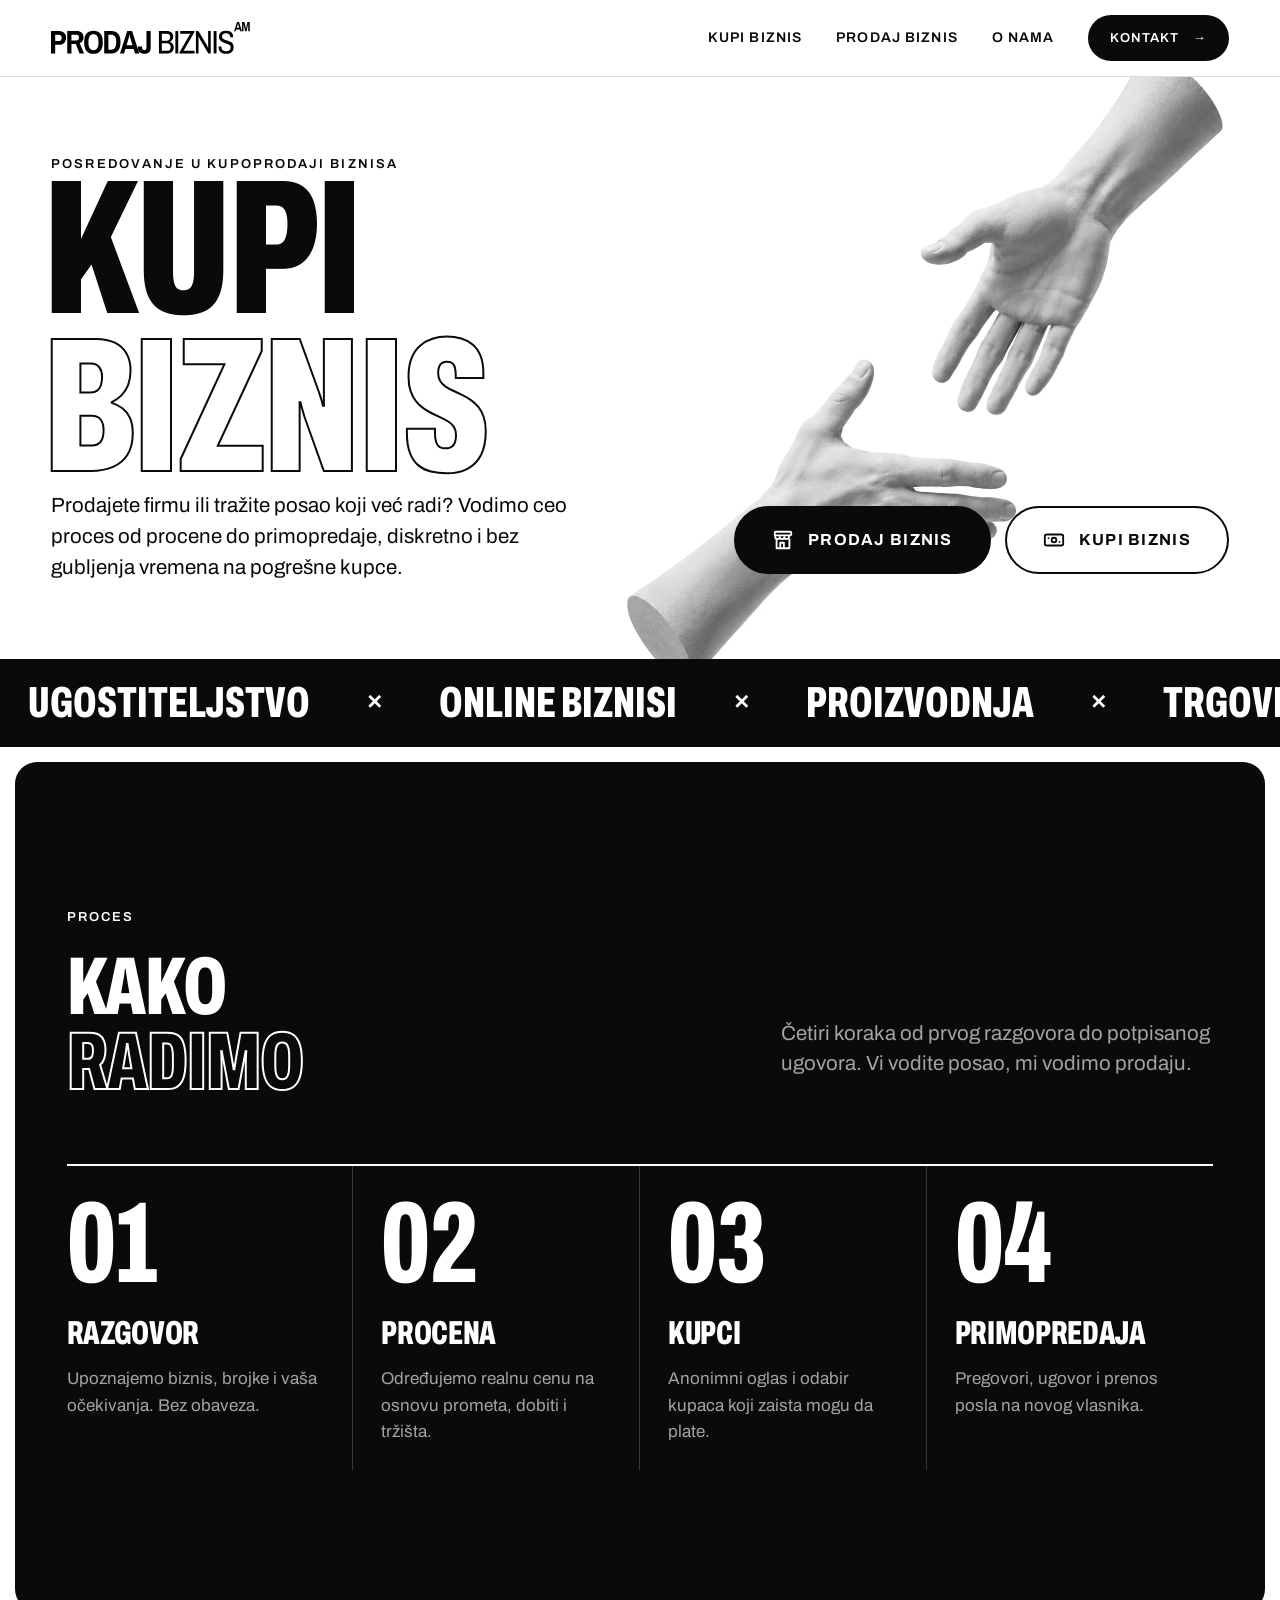
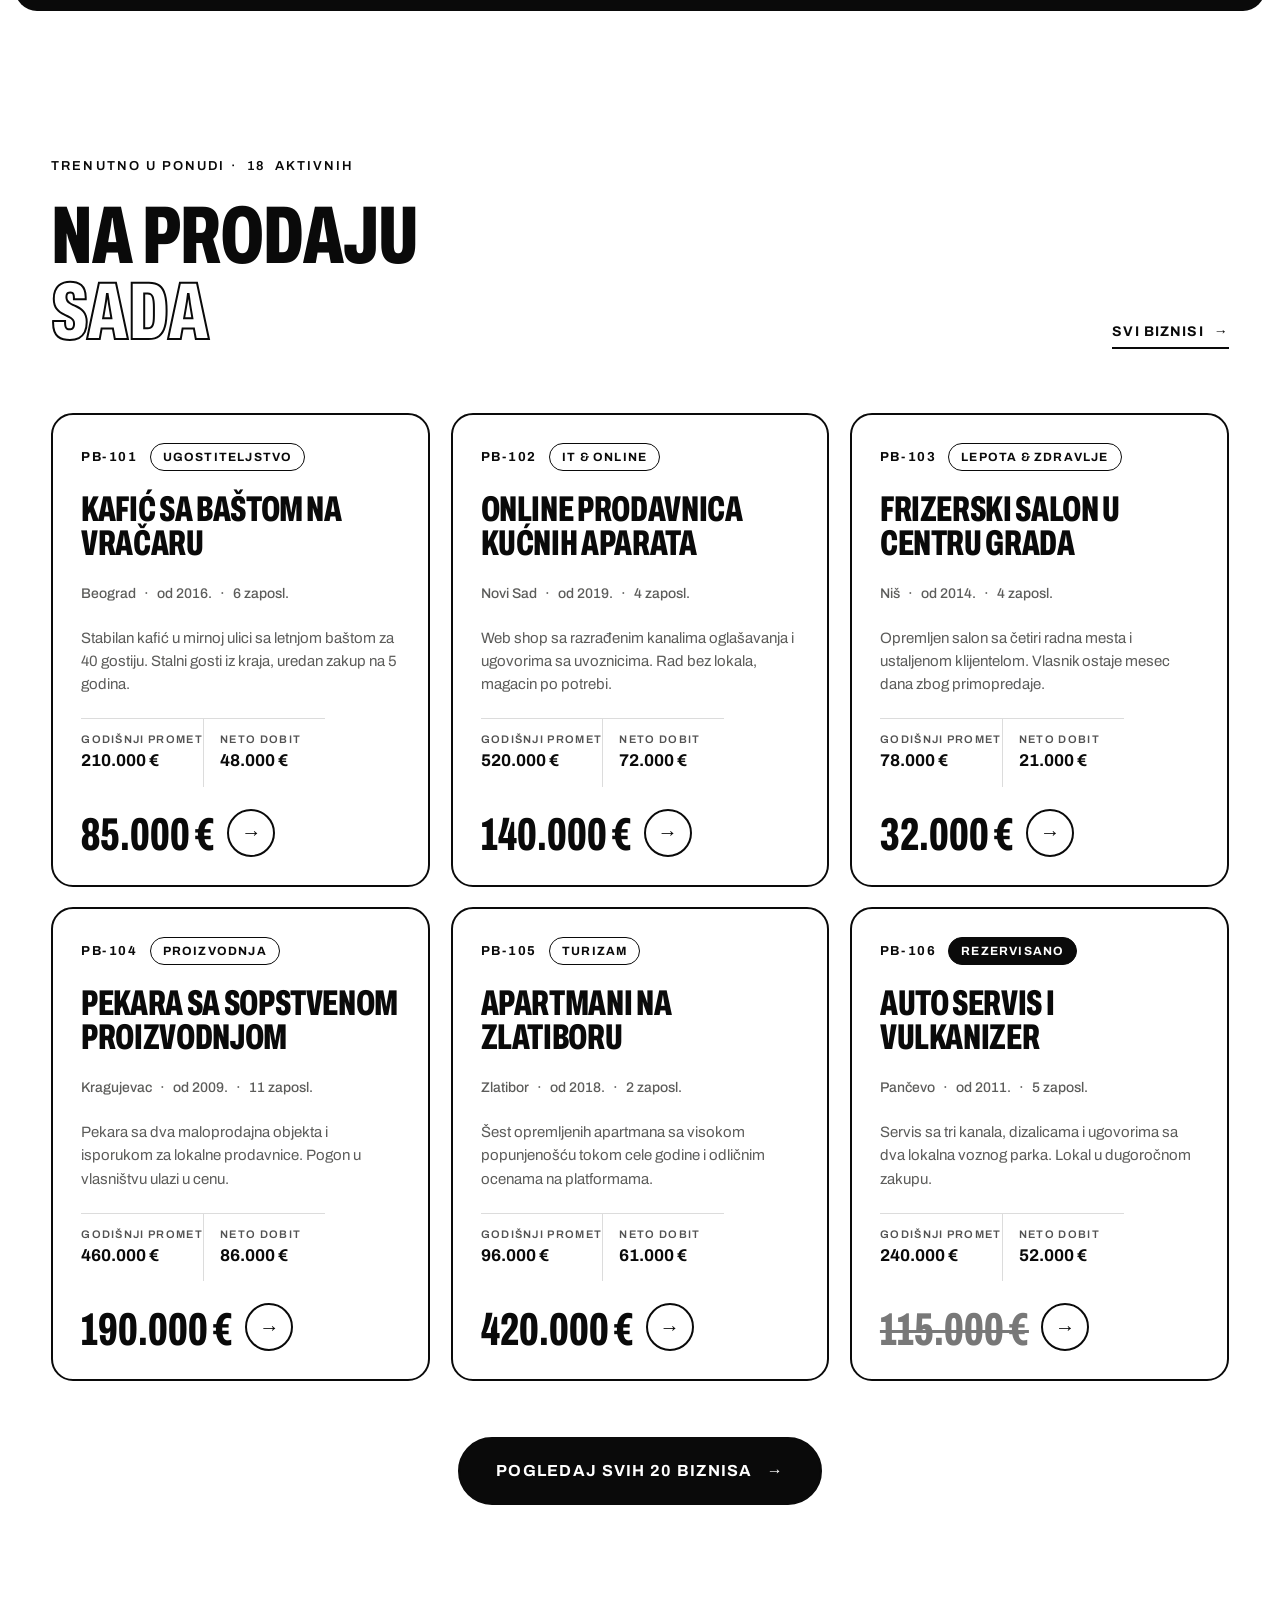
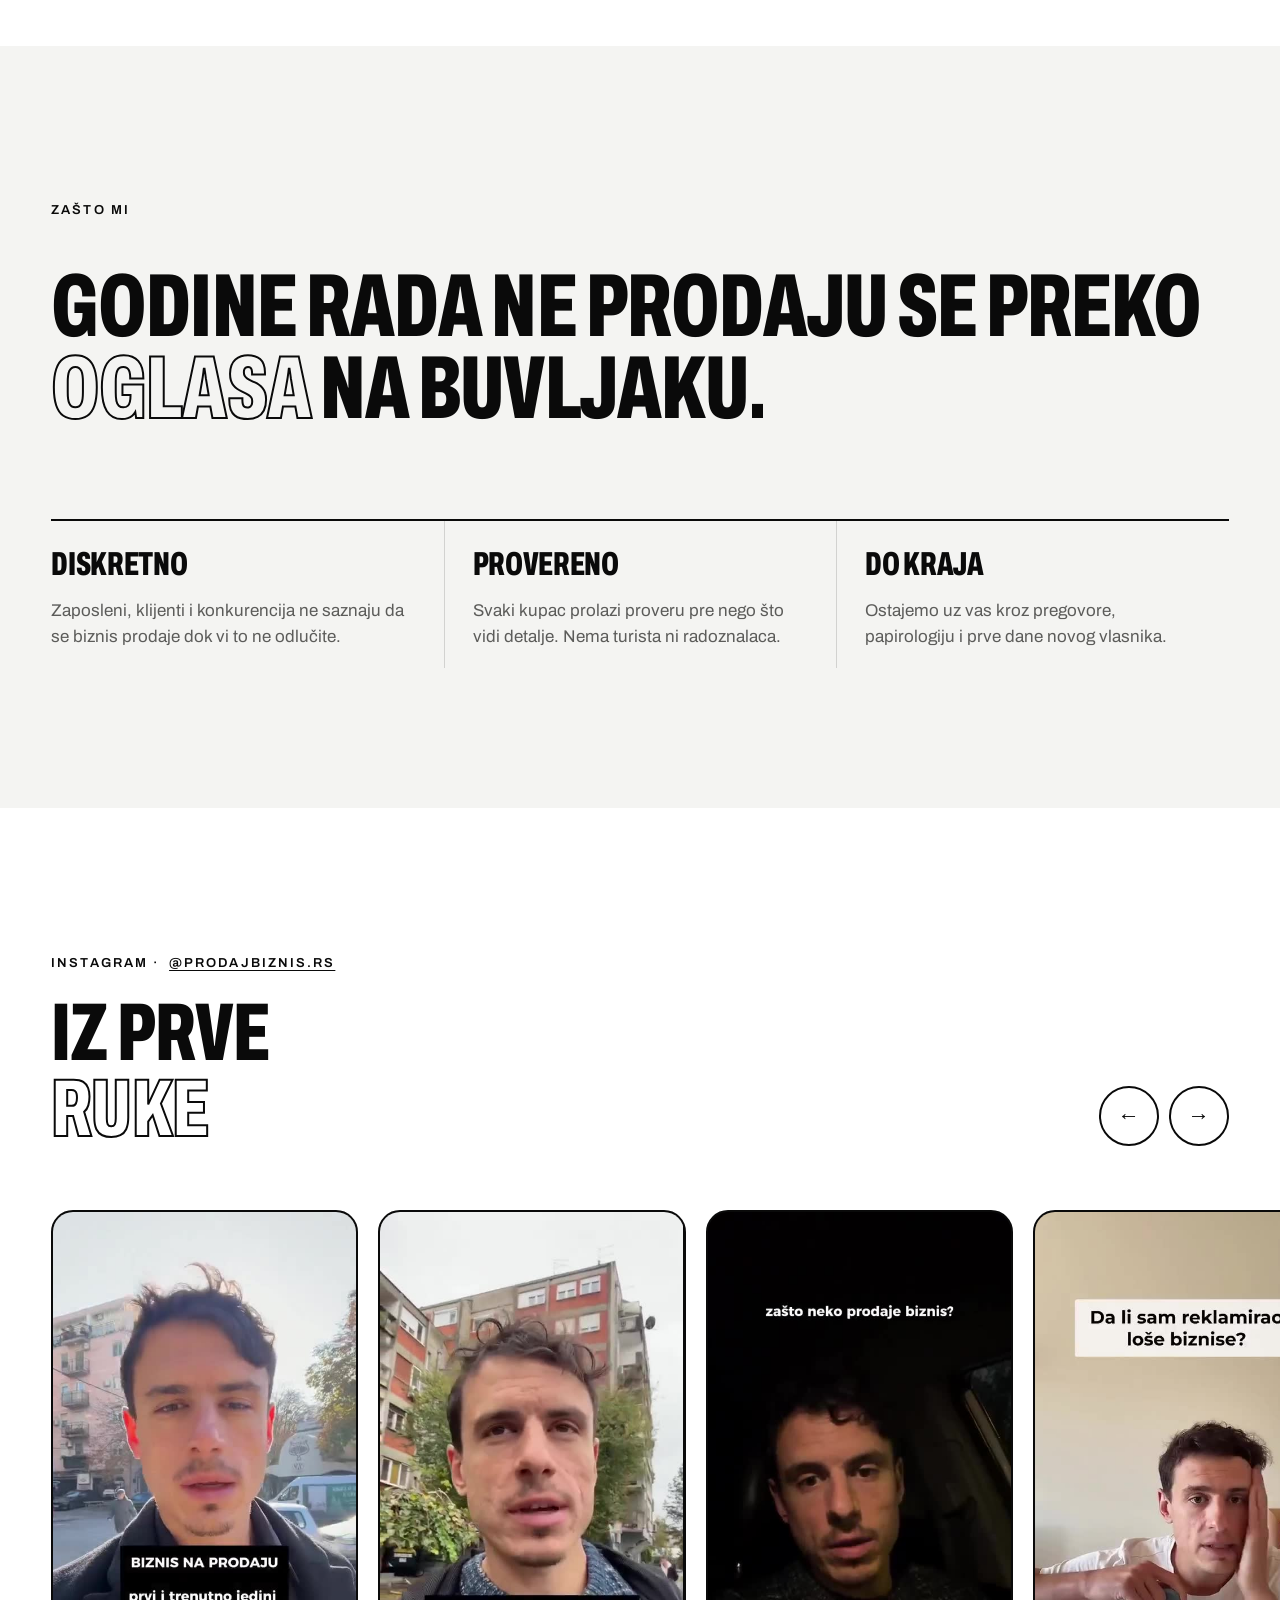
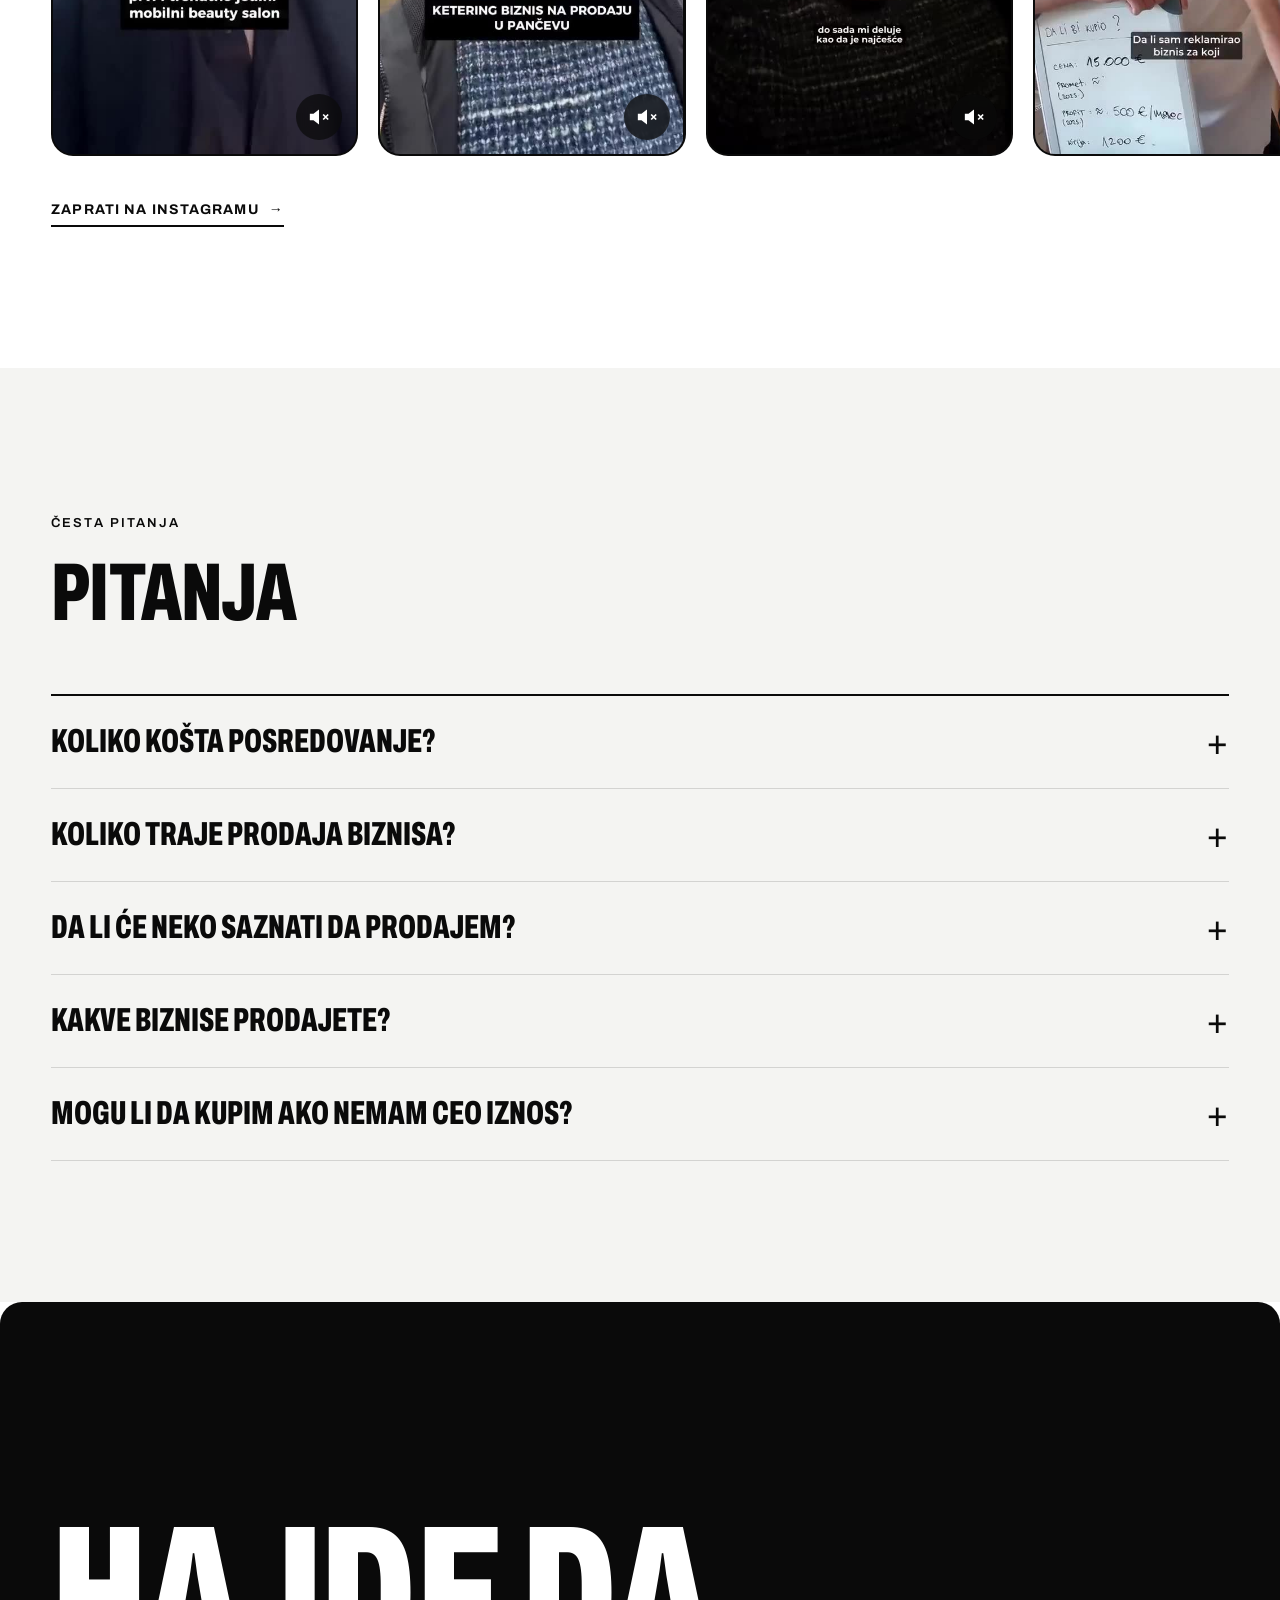
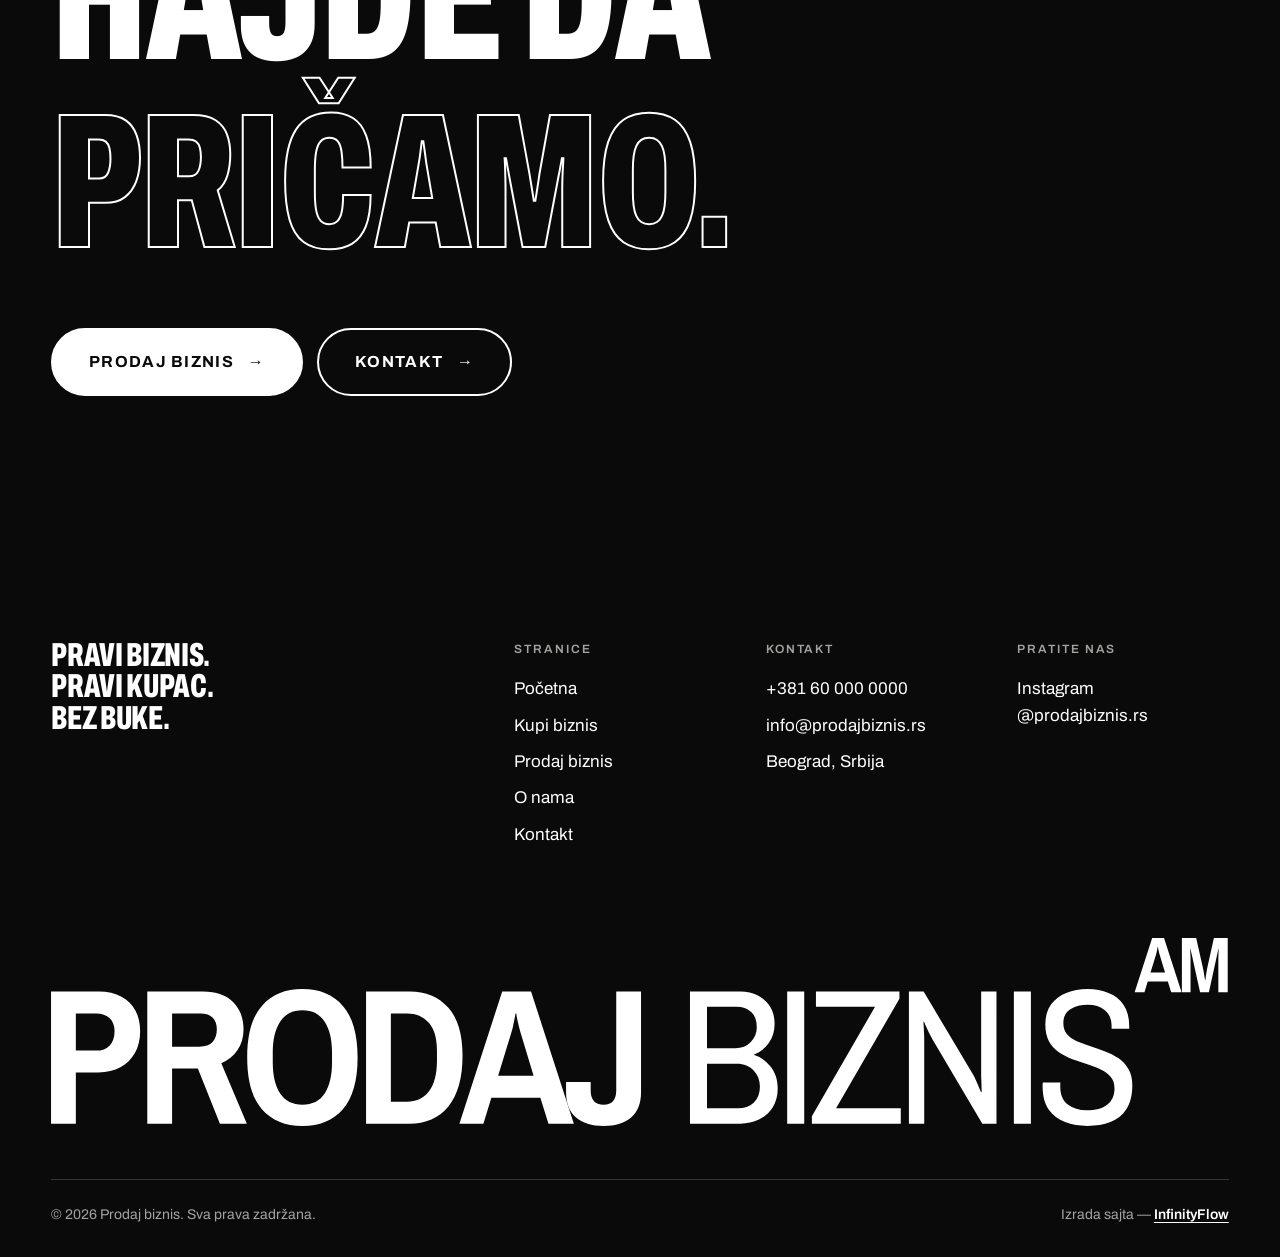
==== commit 4eec3dda: "Hero: slika ruku u okviru od naslova do desne margine, od navigacije do trake Co-Authored-By: Claude" ====
--- a/index.html
+++ b/index.html
@@ -29,7 +29,7 @@
           </h1>
           <div class="hero-icon hero-hands">
             <picture>
-              <source type="image/webp" srcset="assets/img/hands-sm.webp 598w, assets/img/hands.webp 1196w" sizes="(min-width: 901px) 45vw, 0px">
+              <source type="image/webp" srcset="assets/img/hands-sm.webp 598w, assets/img/hands.webp 1196w" sizes="(min-width: 901px) 50vw, 0px">
               <img src="assets/img/hands.jpg" width="1196" height="1241" alt="Dve bele ruke od kamena koje se pružaju jedna ka drugoj" fetchpriority="high">
             </picture>
           </div>
--- a/assets/css/style.css
+++ b/assets/css/style.css
@@ -1238,15 +1238,18 @@
 .hero .hero-head > h1,
 .hero .hero-bottom { position: relative; z-index: 1; }
 .hero-icon.hero-hands {
+  /* okvir: od kraja naslova do desne margine sadržaja, od navigacije do trake */
+  --cw: calc(min(100%, var(--max)) - 2 * var(--gutter));
   position: absolute;
   top: 0;
   bottom: 0;
-  right: 0;
-  width: min(62%, 1180px);
+  right: calc((100% - min(100%, var(--max))) / 2 + var(--gutter));
+  width: calc(var(--cw) * 0.52);
   height: auto;
   margin: 0;
   flex: none;
   z-index: 0;
+  overflow: hidden;
   pointer-events: none;
 }
 .hero-hands picture { position: absolute; inset: 0; }
@@ -1255,8 +1258,8 @@
   inset: 0;
   width: 100%;
   height: 100%;
-  object-fit: contain;
-  object-position: right center;
+  object-fit: cover;
+  object-position: 60% center;
   mix-blend-mode: multiply; /* bela pozadina slike se stapa sa stranicom */
 }
 
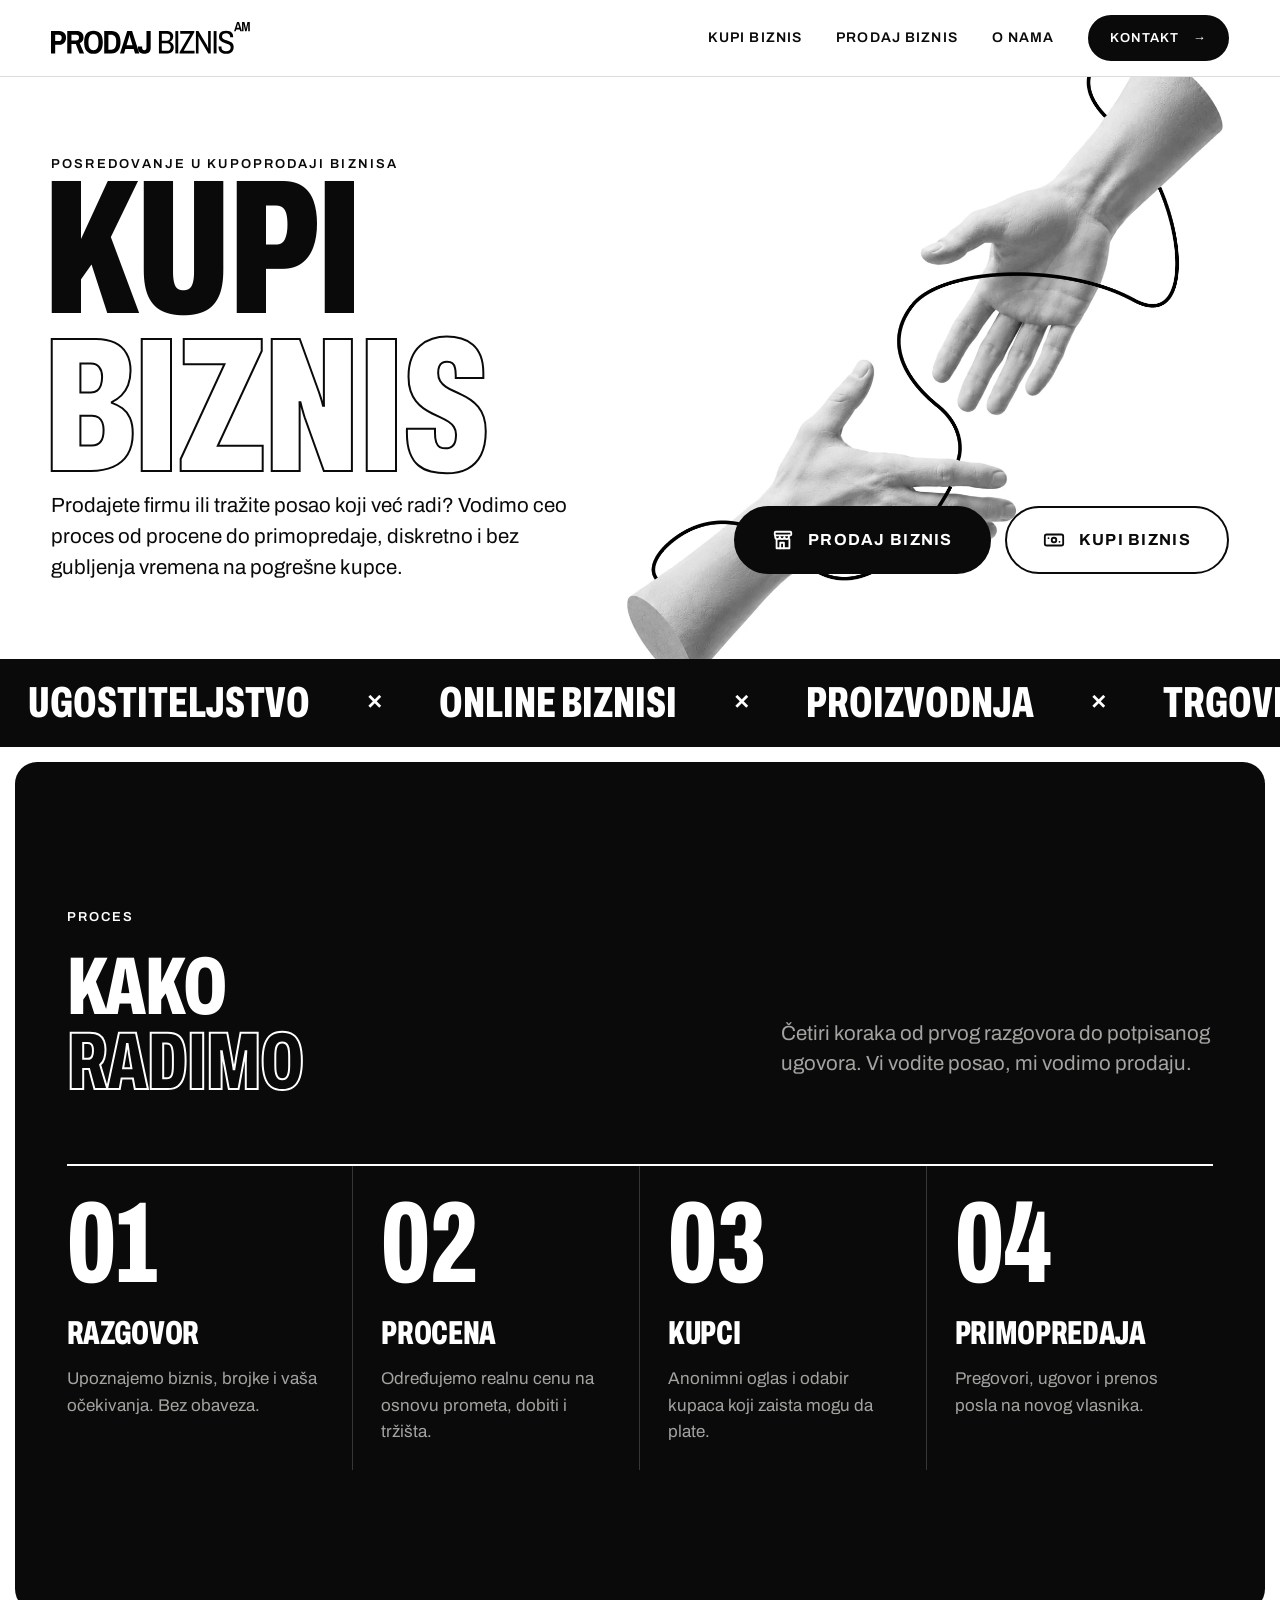
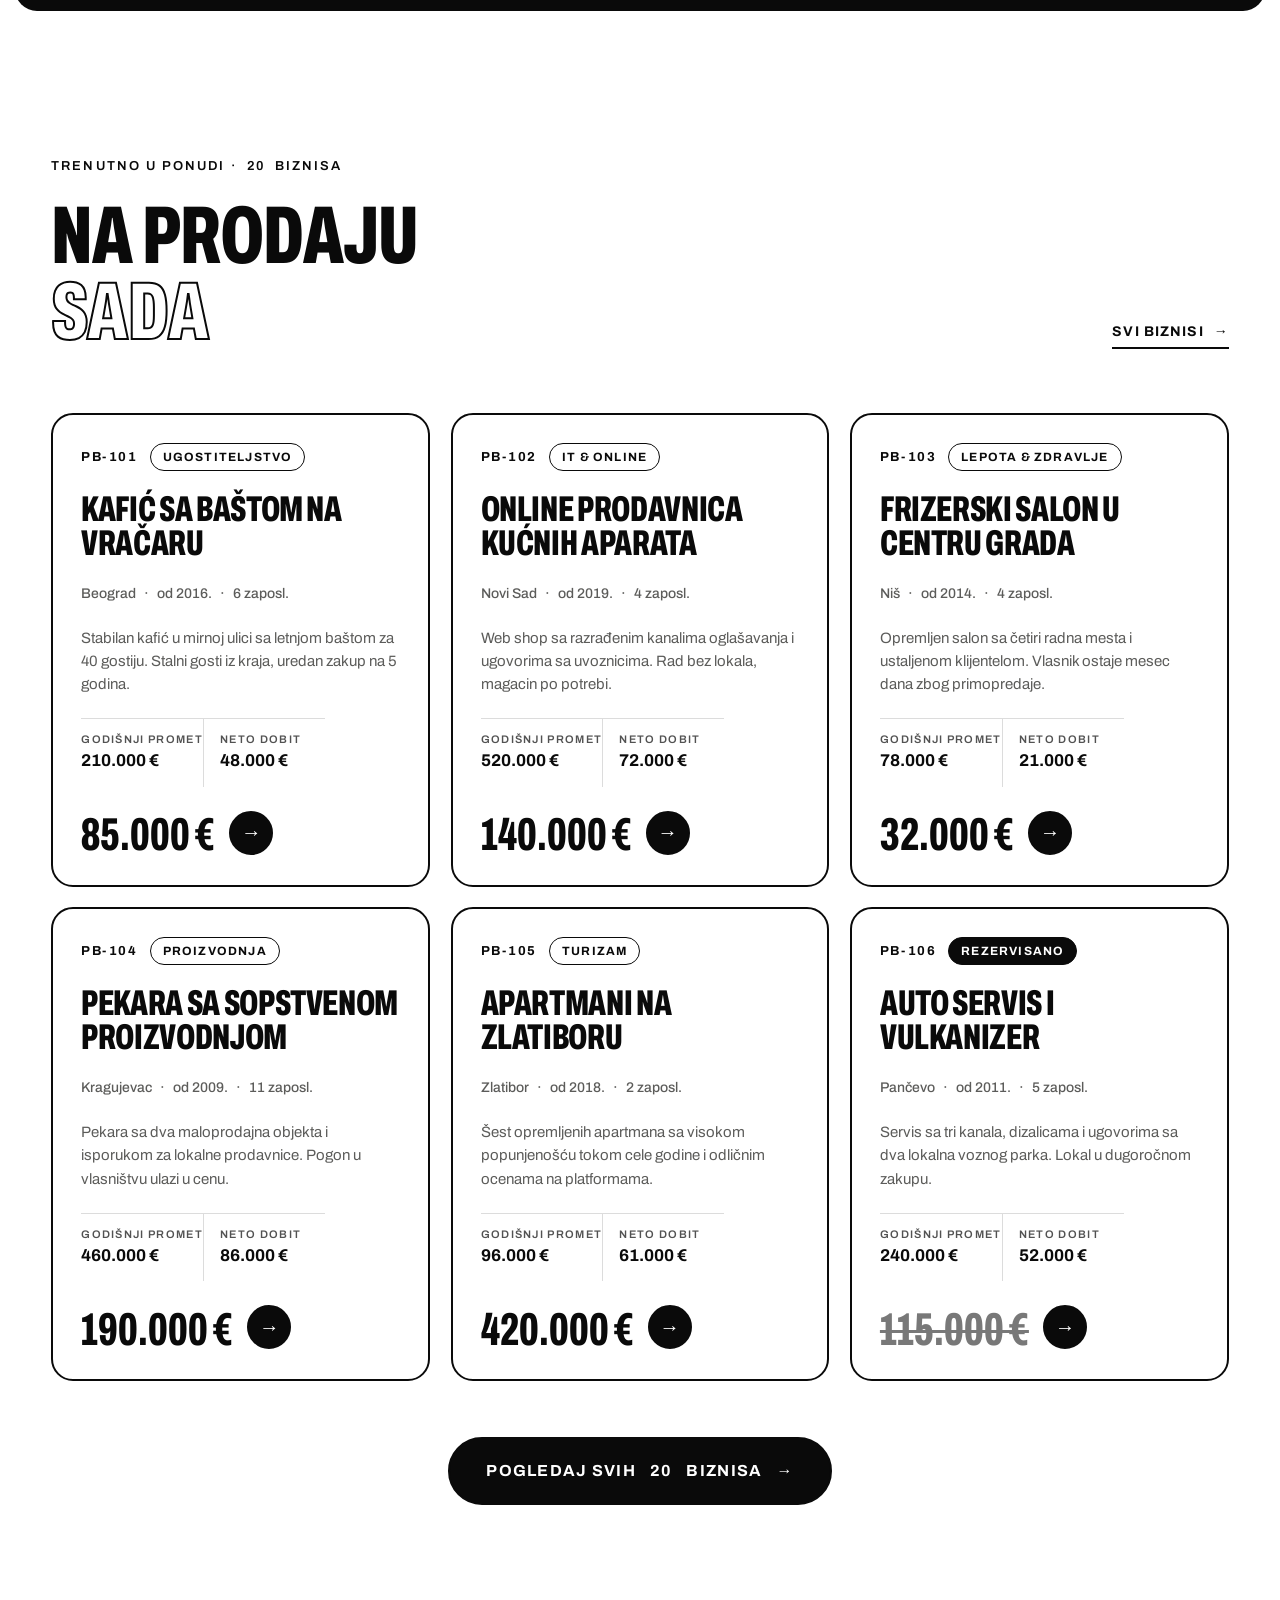
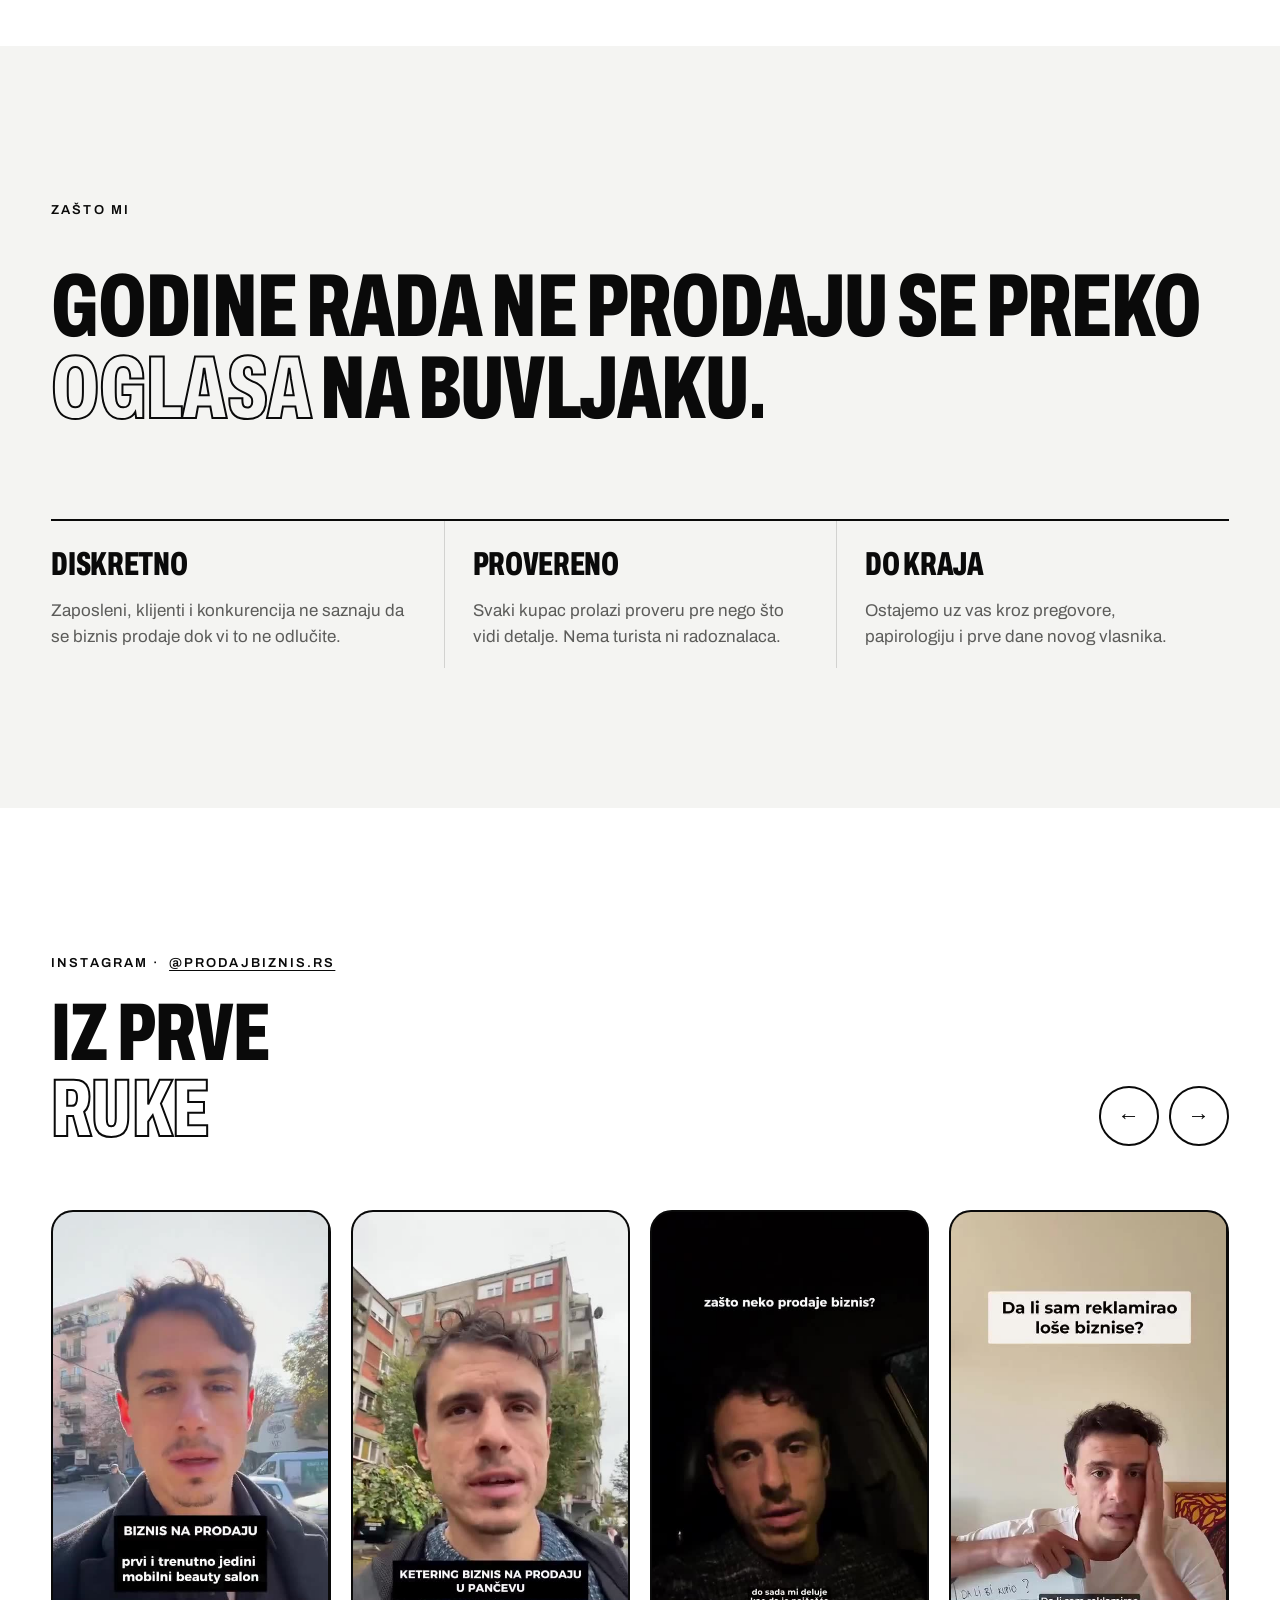
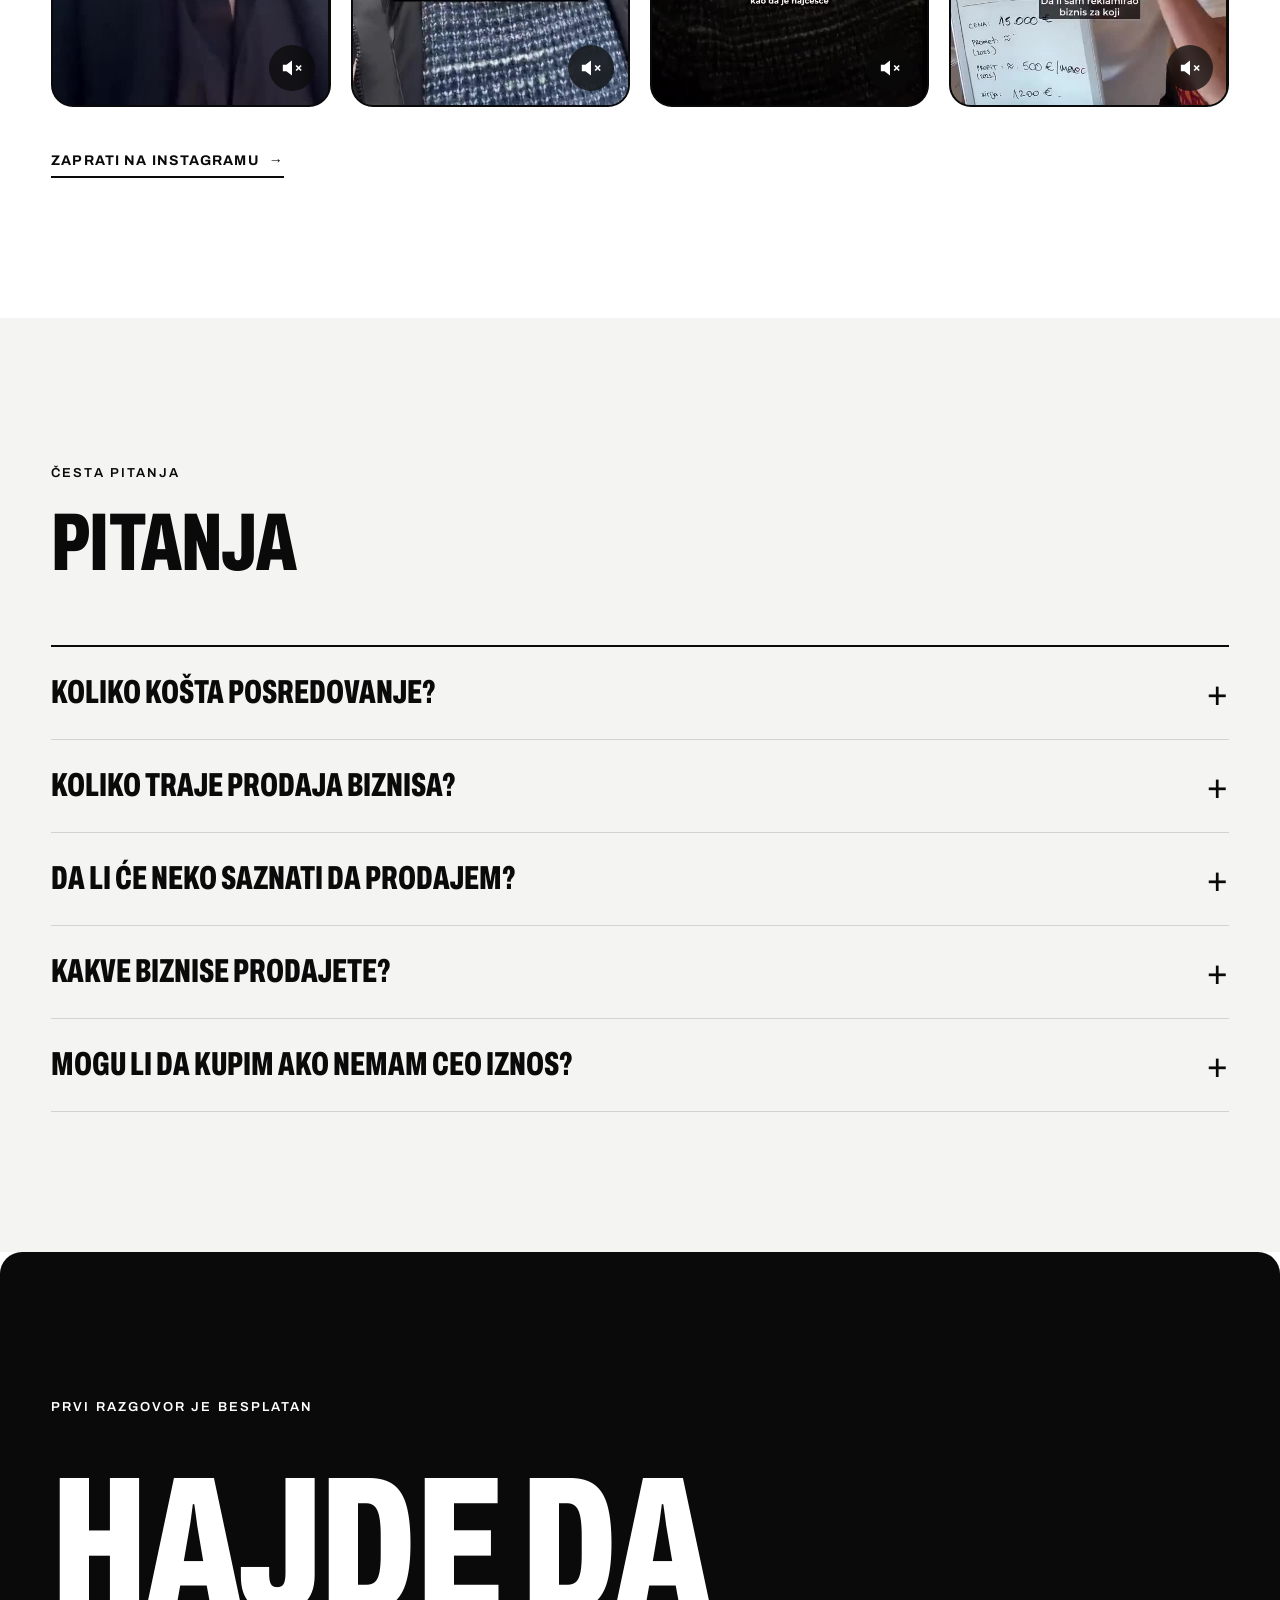
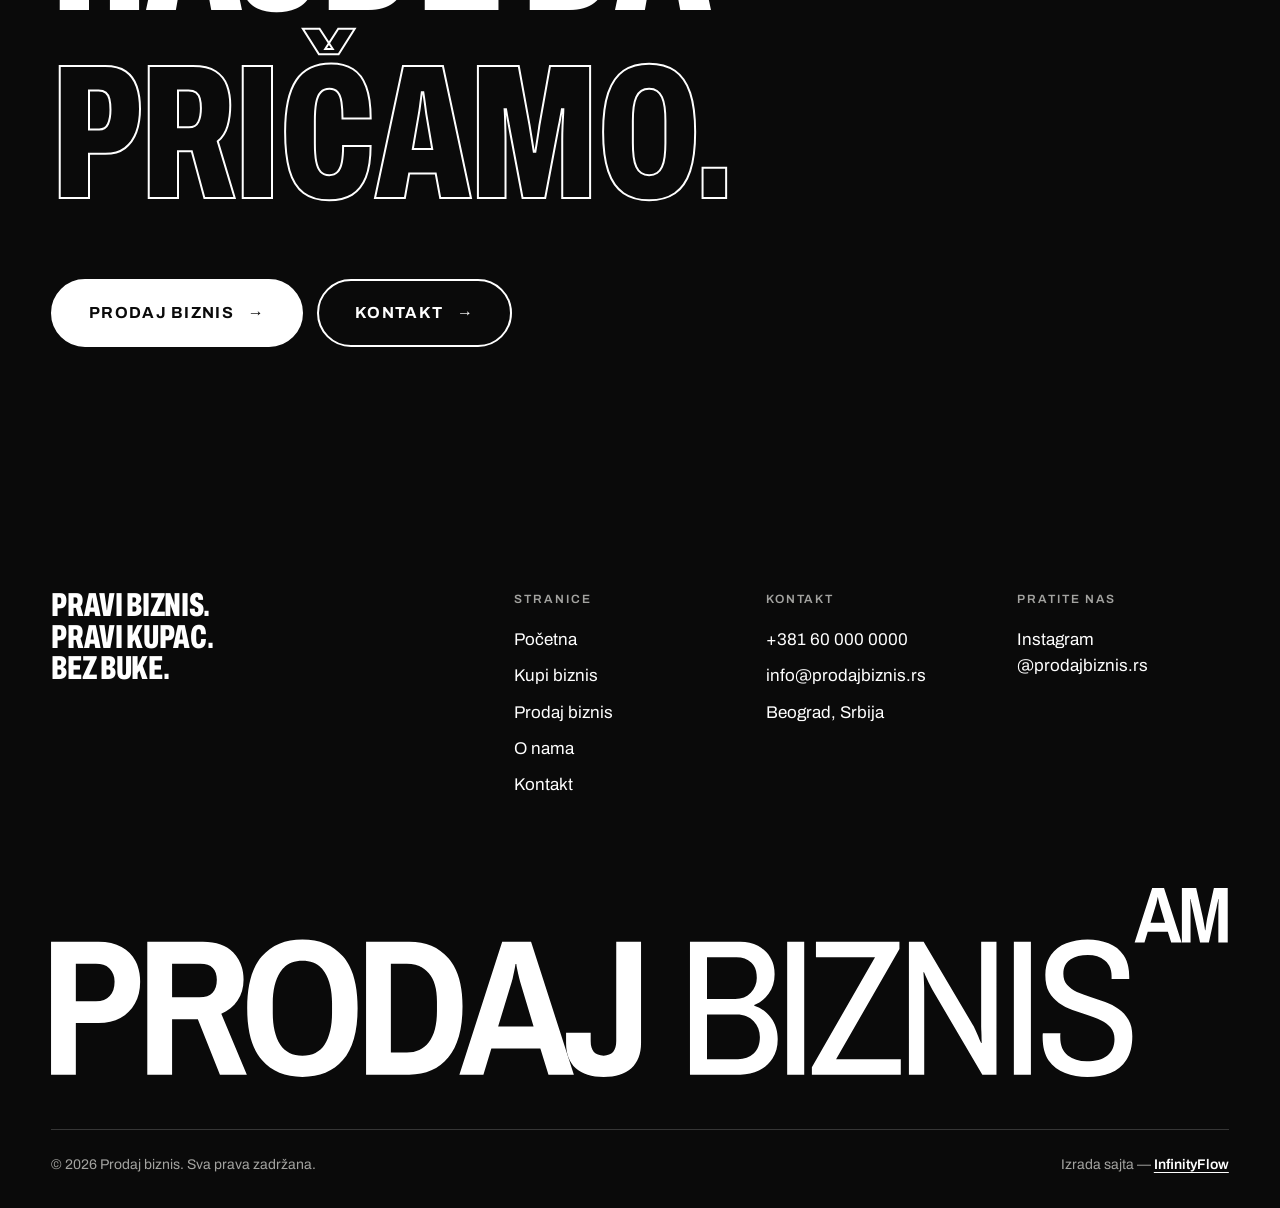
==== commit 1d96cbd9: "Početna: ujednačen broj biznisa (ukupno), iz podataka Co-Authored-By: Claude Opus 5.5 <noreply@anthr" ====
--- a/index.html
+++ b/index.html
@@ -91,14 +91,14 @@
       <div class="wrap">
         <div class="section-head reveal">
           <div>
-            <span class="eyebrow">Trenutno u ponudi · <span data-listing-count></span> aktivnih</span>
+            <span class="eyebrow">Trenutno u ponudi · <span data-listing-total>20</span> biznisa</span>
             <h2>Na prodaju<br><span class="outline">sada</span></h2>
           </div>
           <a class="link-underline" href="kupi-biznis.html">Svi biznisi <span>→</span></a>
         </div>
         <div class="listings reveal" id="featured-listings"></div>
         <div class="mt-l" style="display:flex;justify-content:center">
-          <a class="btn btn--lg" href="kupi-biznis.html">Pogledaj svih 20 biznisa <span class="arrow">→</span></a>
+          <a class="btn btn--lg" href="kupi-biznis.html">Pogledaj svih <span data-listing-total>20</span> biznisa <span class="arrow">→</span></a>
         </div>
       </div>
     </section>
--- a/assets/css/style.css
+++ b/assets/css/style.css
@@ -1266,3 +1266,28 @@
 /* providno dugme iznad slike ruku dobija belu pozadinu */
 .hero .btn--ghost { background: var(--white); }
 .hero .btn--ghost:hover { background: var(--black); }
+
+/* ---------- Rilsovi u marginama sadržaja, poravnati levo ---------- */
+.reels {
+  max-width: var(--max);
+  margin: 0 auto;
+  padding: 0 var(--gutter);
+}
+.reels__track {
+  padding: 0 0 8px;
+  scroll-padding-left: 0;
+}
+.reel { flex: 0 0 calc((100% - 3 * 20px) / 4); }
+.reel--video { aspect-ratio: 9 / 16; }
+@media (max-width: 1100px) { .reel { flex-basis: calc((100% - 2 * 20px) / 3); } }
+@media (max-width: 760px)  { .reel { flex-basis: calc((100% - 20px) / 1.6); } }
+
+/* Strelica na karticama oglasa: crna, bez hover efekta */
+.card__price .go,
+.card:hover .card__price .go {
+  background: var(--black);
+  color: var(--white);
+  border-color: var(--white);
+  transform: none;
+  transition: none;
+}
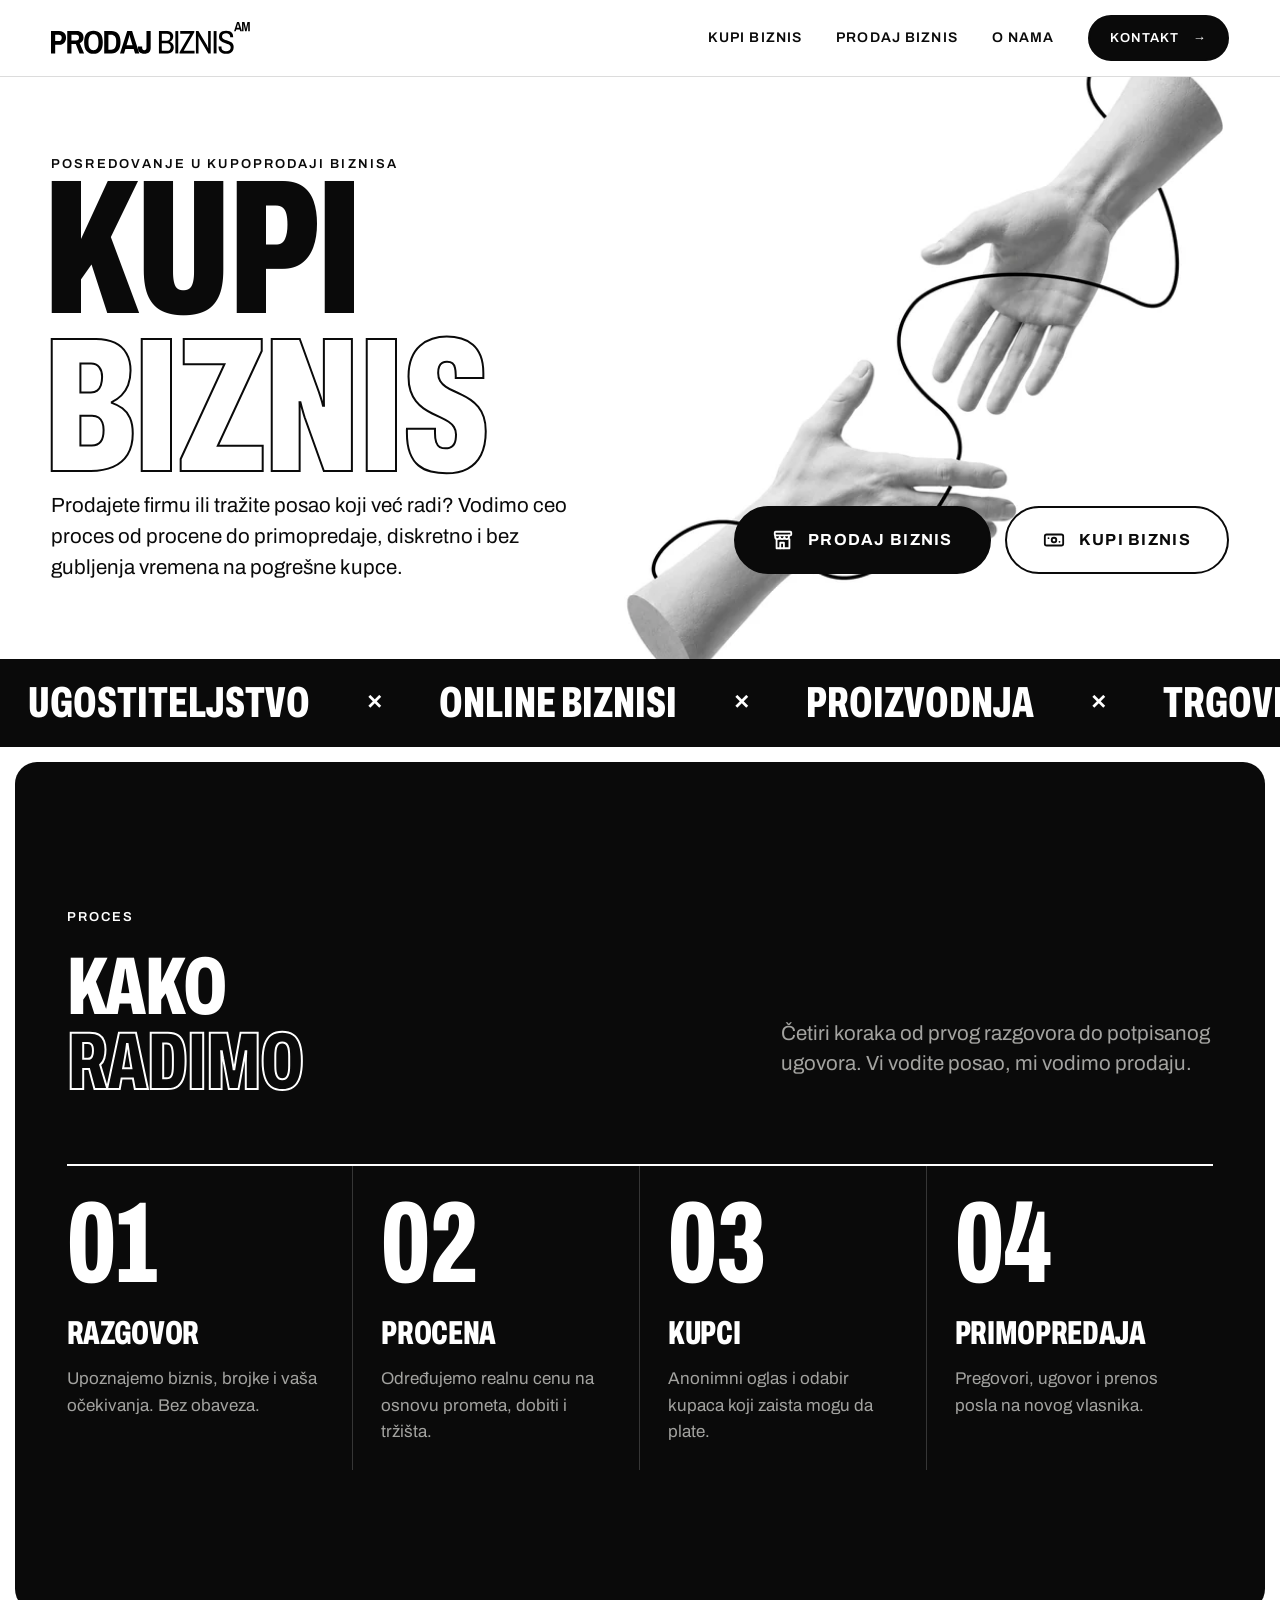
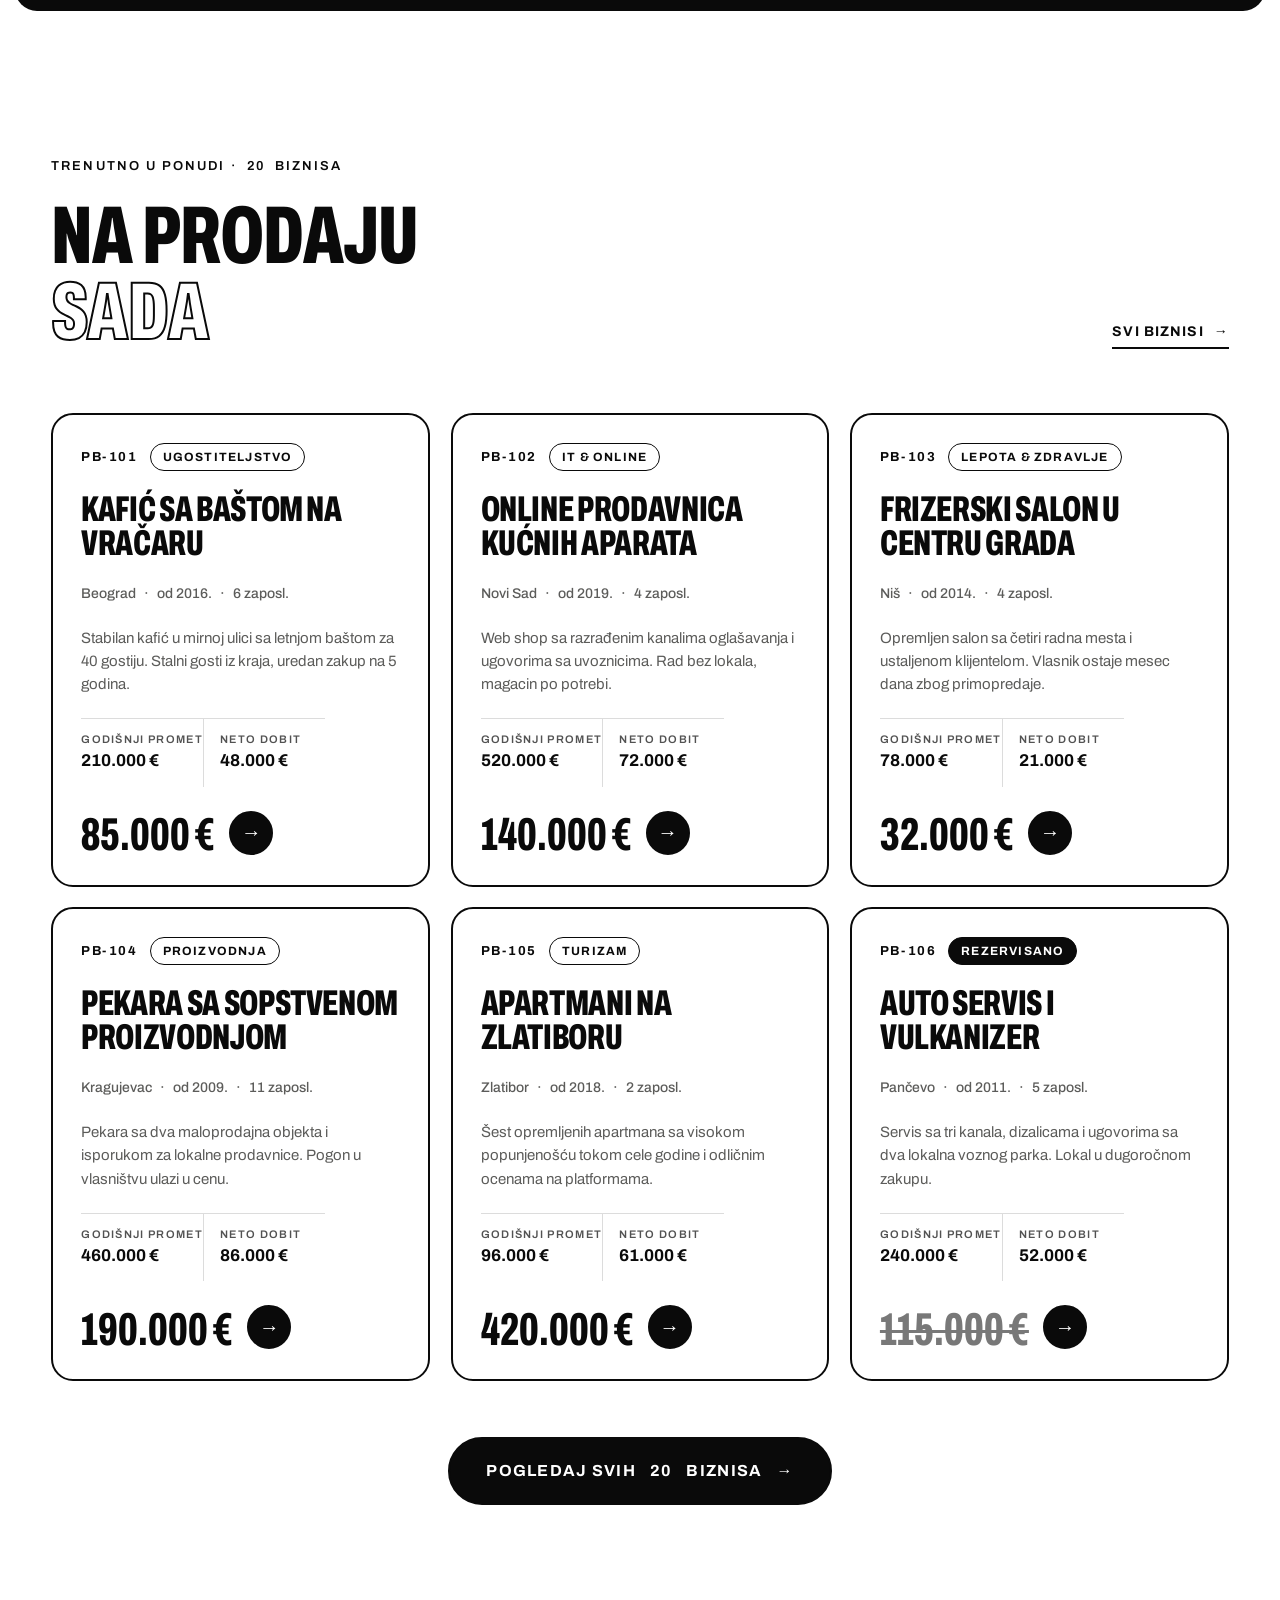
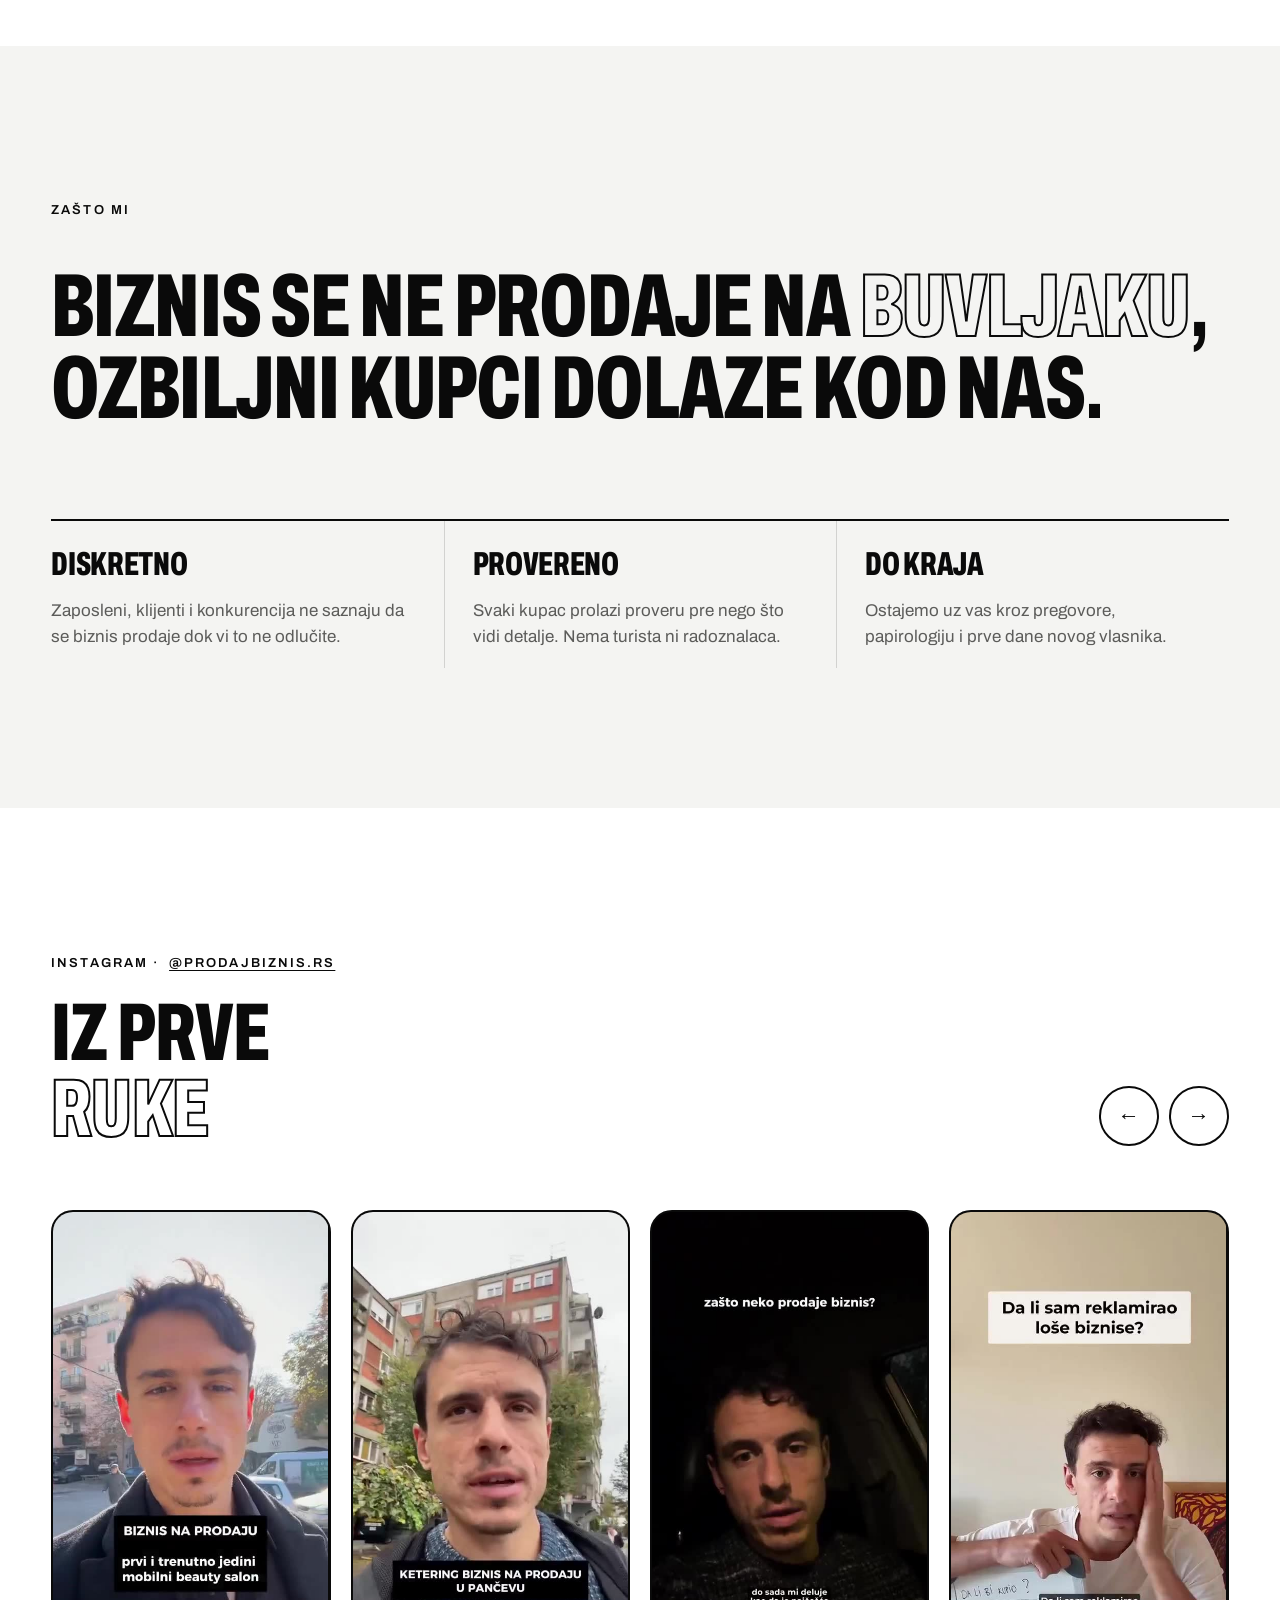
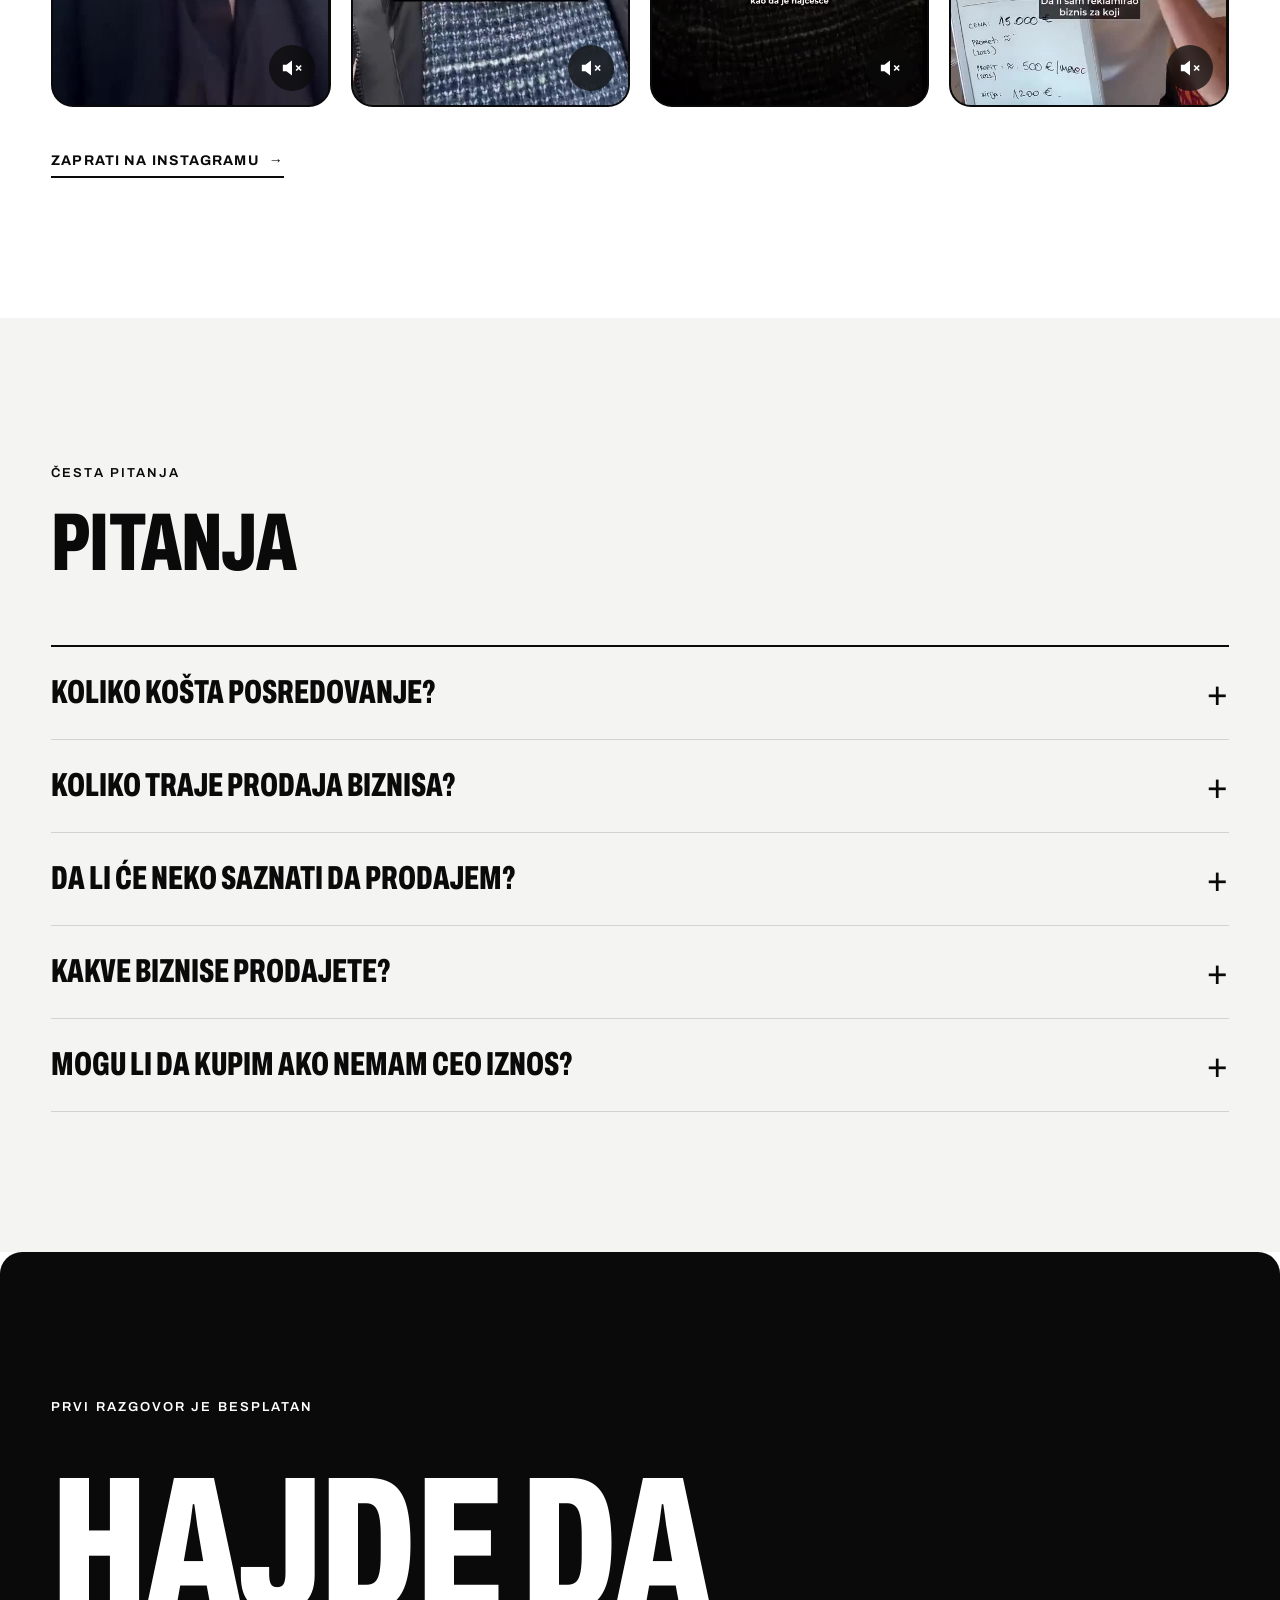
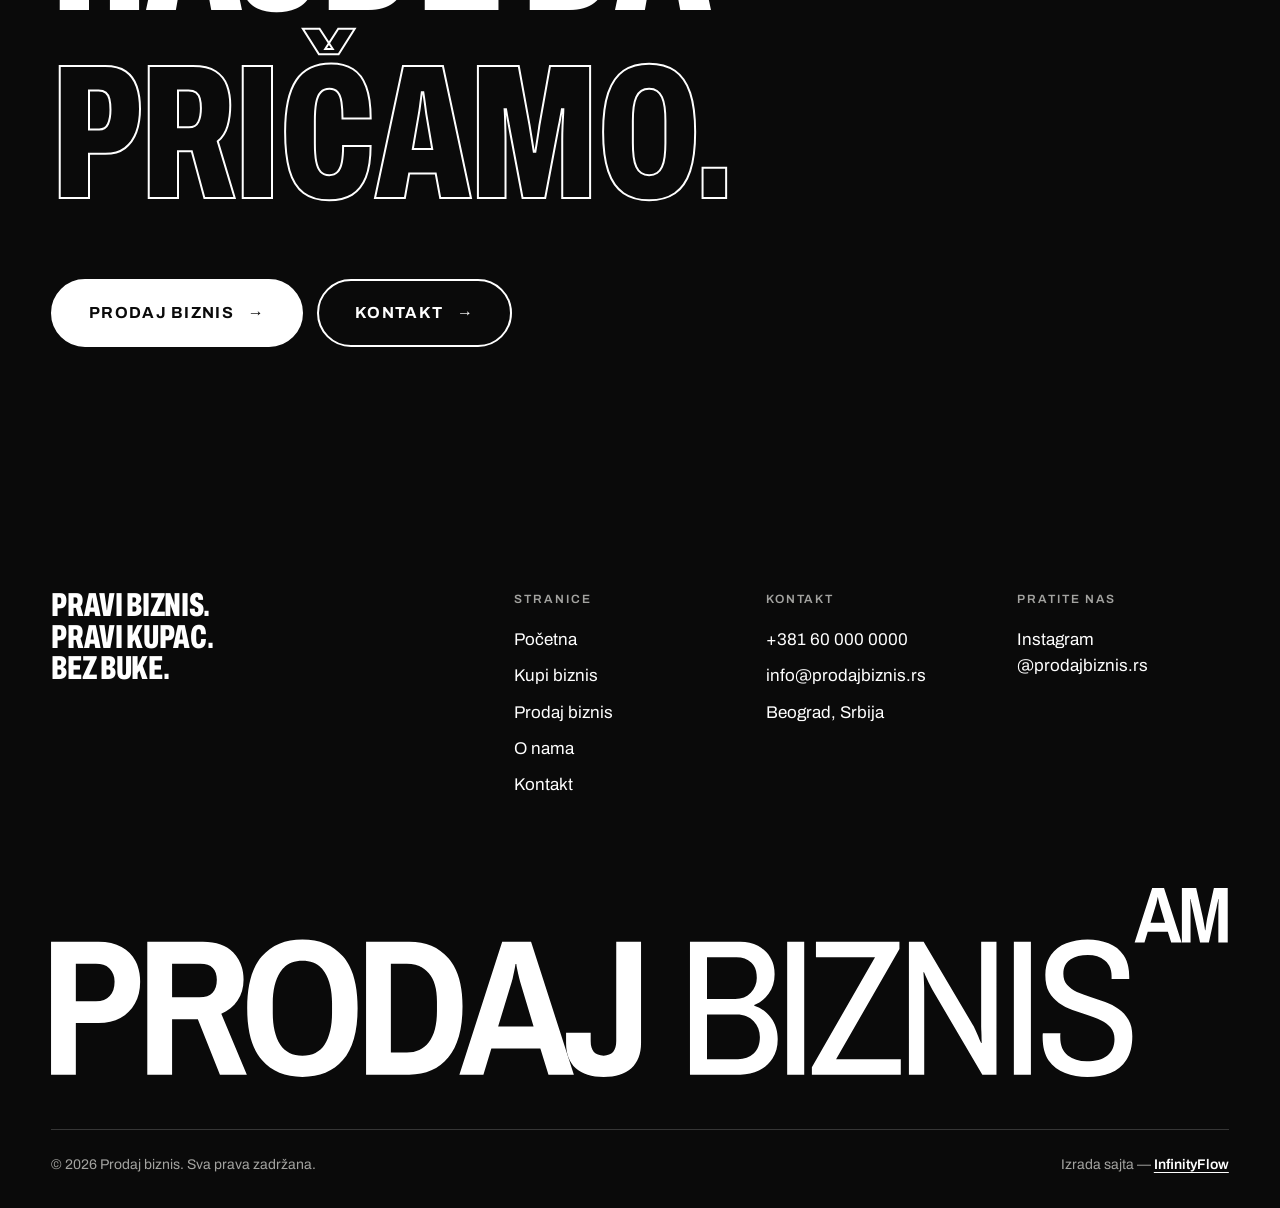
==== commit 27dec391: "Zašto mi: novi naslov Co-Authored-By: Claude Opus 5.5 <noreply@anthropic.com> Claude-Session: https:" ====
--- a/index.html
+++ b/index.html
@@ -107,7 +107,7 @@
     <section class="section on-paper">
       <div class="wrap">
         <p class="eyebrow reveal">Zašto mi</p>
-        <h2 class="statement mt-m reveal">Godine rada ne prodaju se preko <span class="outline">oglasa</span> na buvljaku.</h2>
+        <h2 class="statement mt-m reveal">Biznis se ne prodaje na <span class="outline">buvljaku</span>, ozbiljni kupci dolaze kod nas.</h2>
         <div class="pillars reveal">
           <div class="pillar">
             <h3>Diskretno</h3>
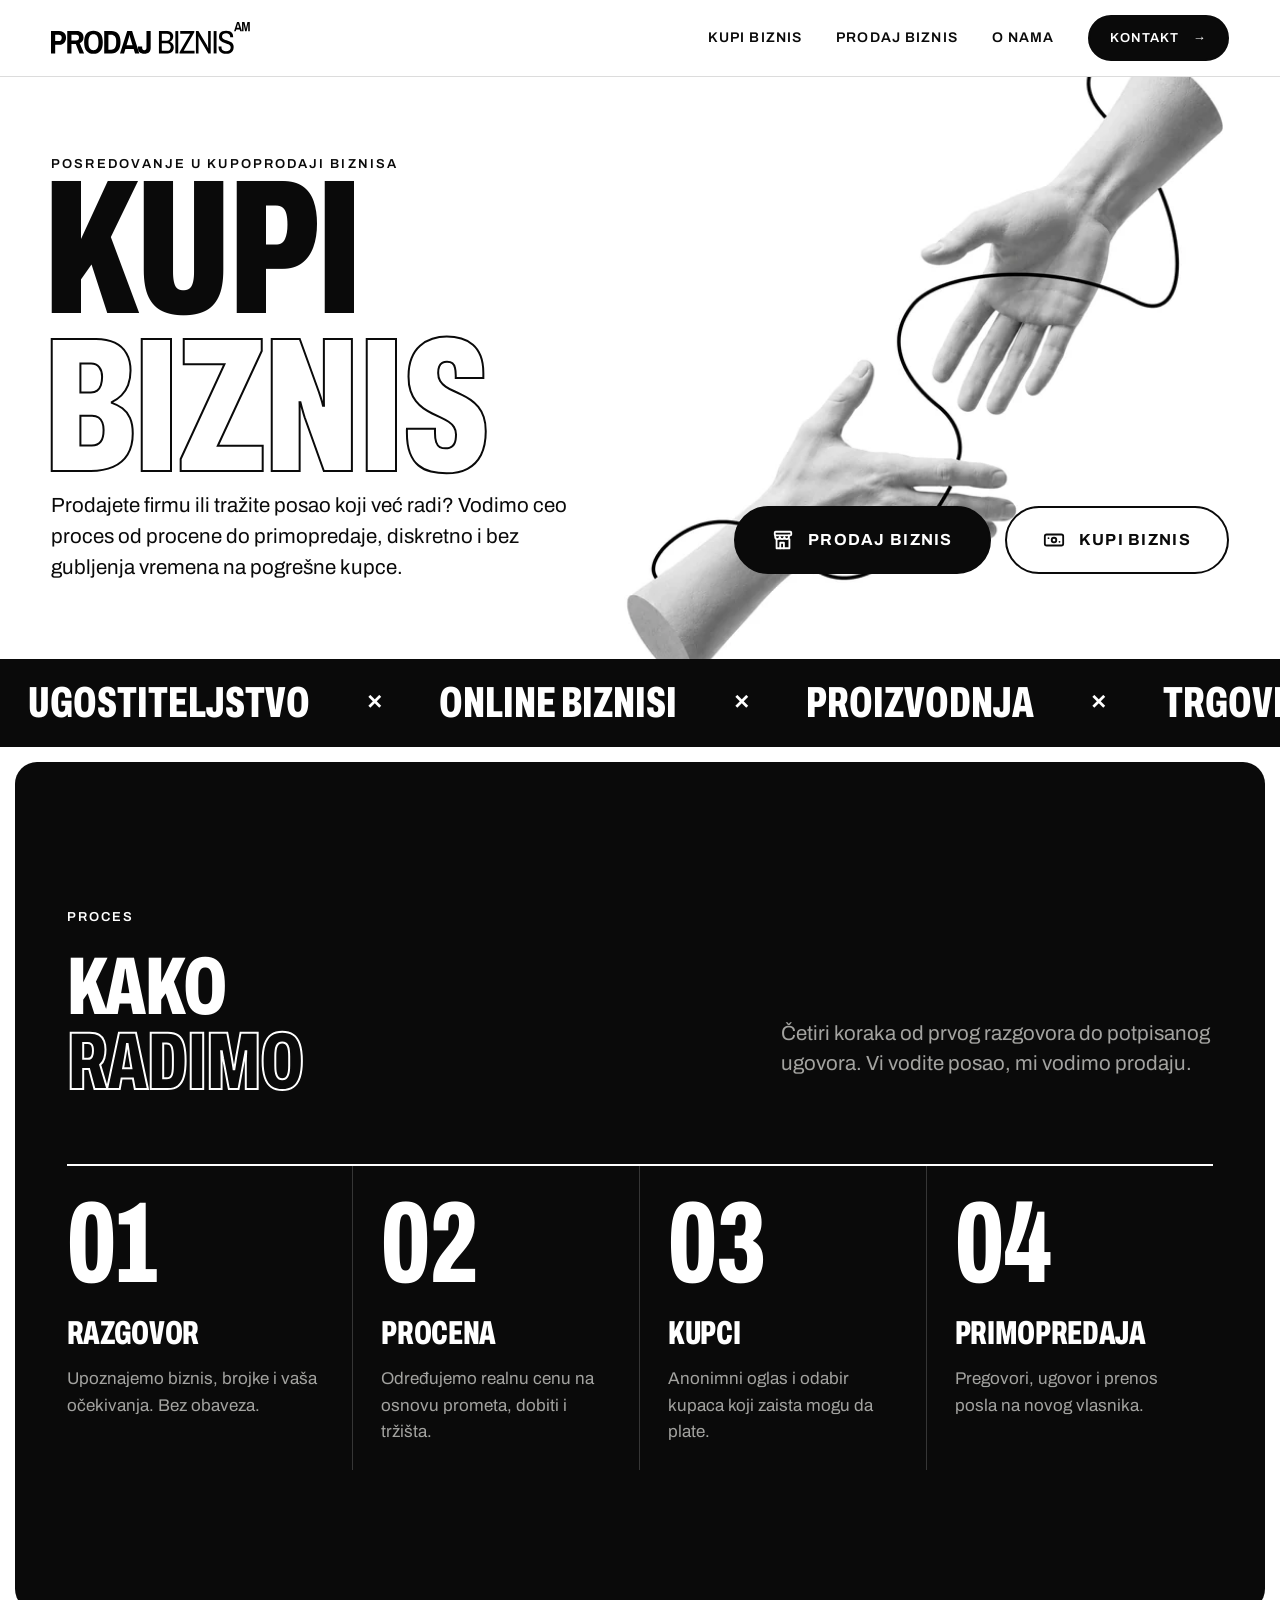
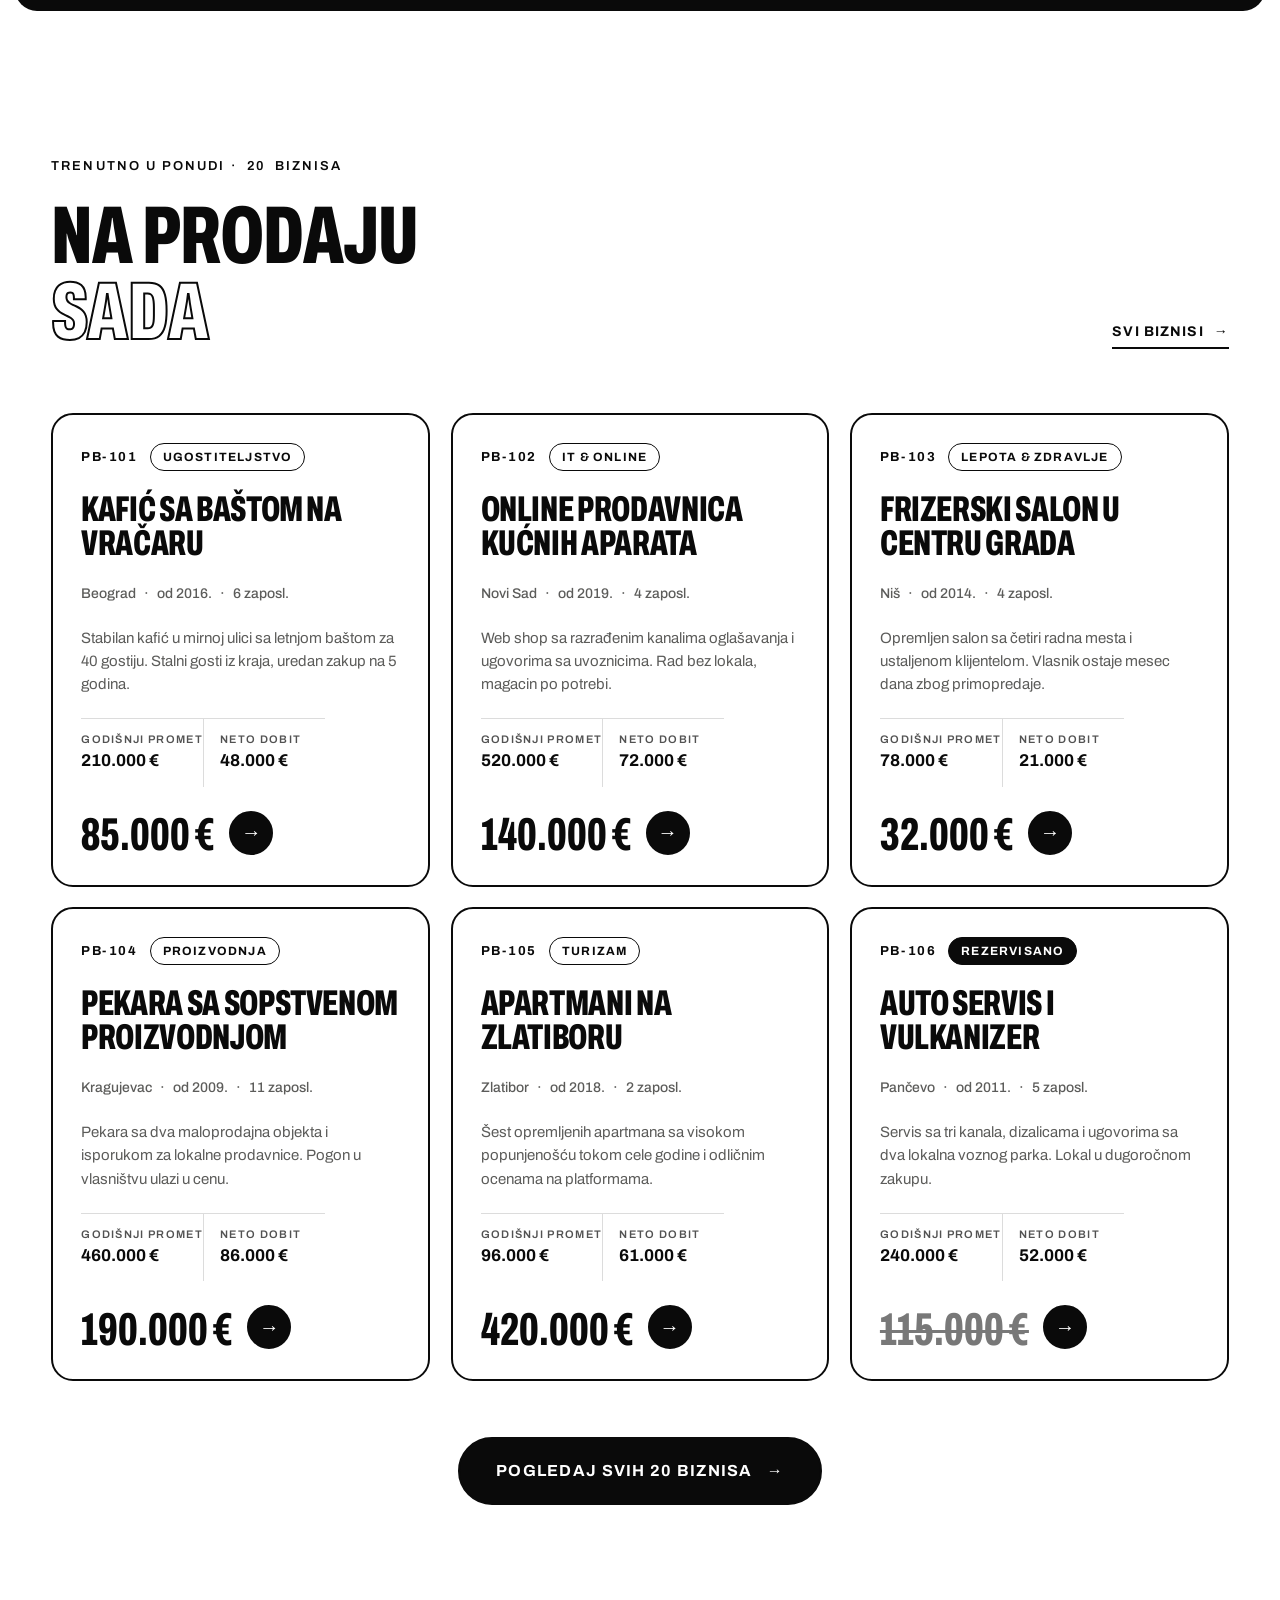
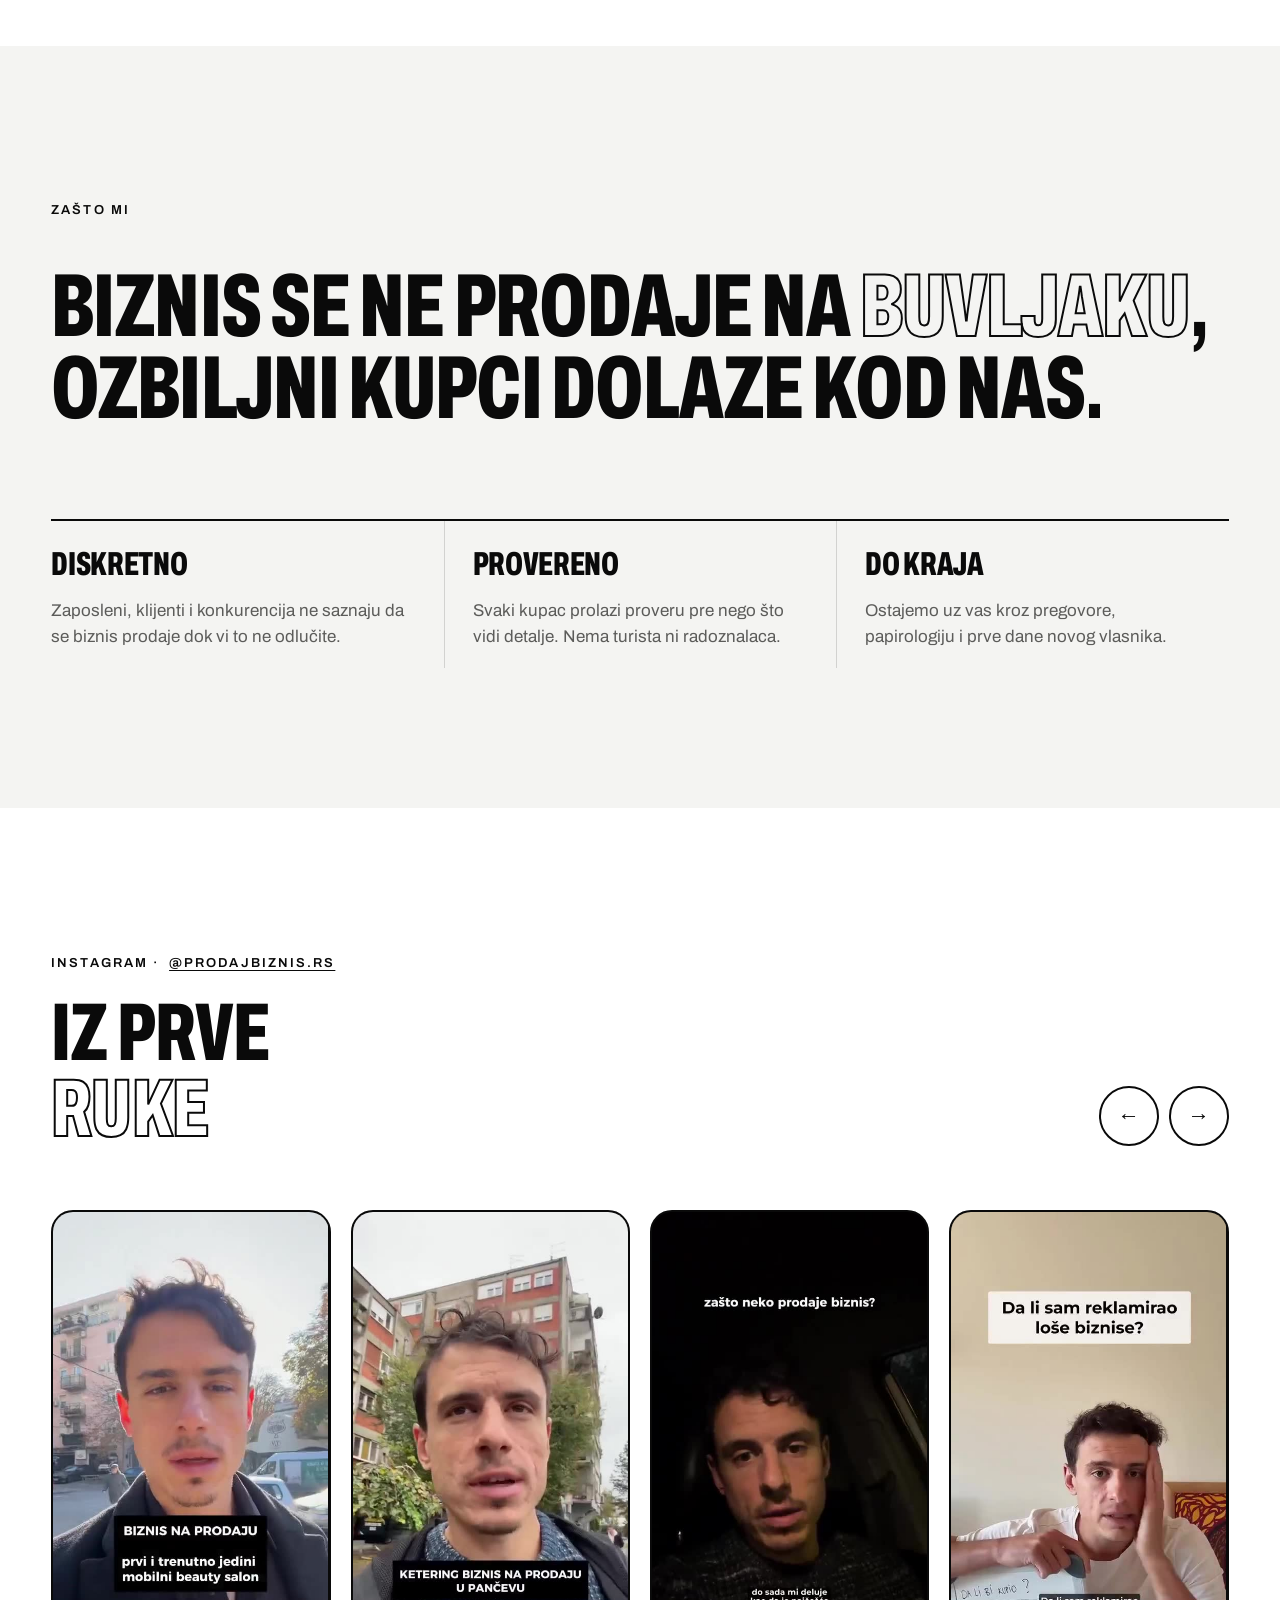
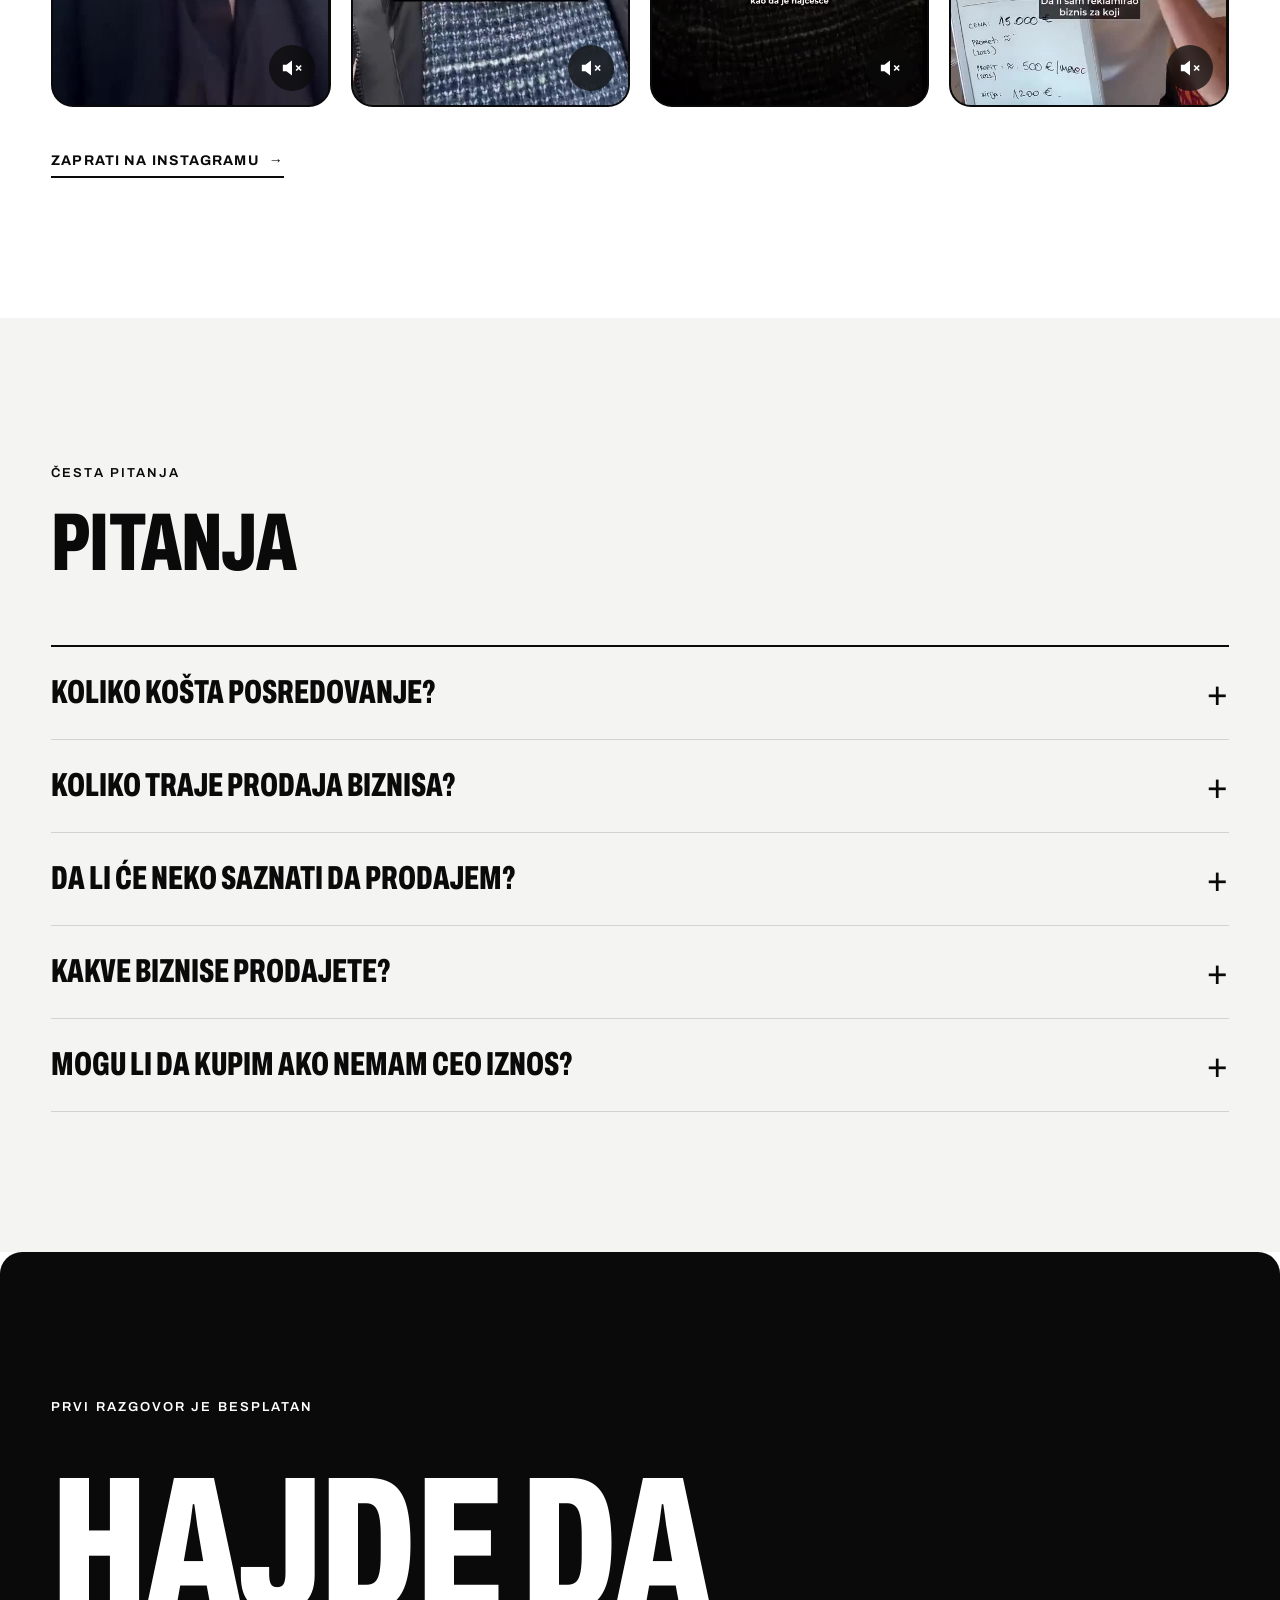
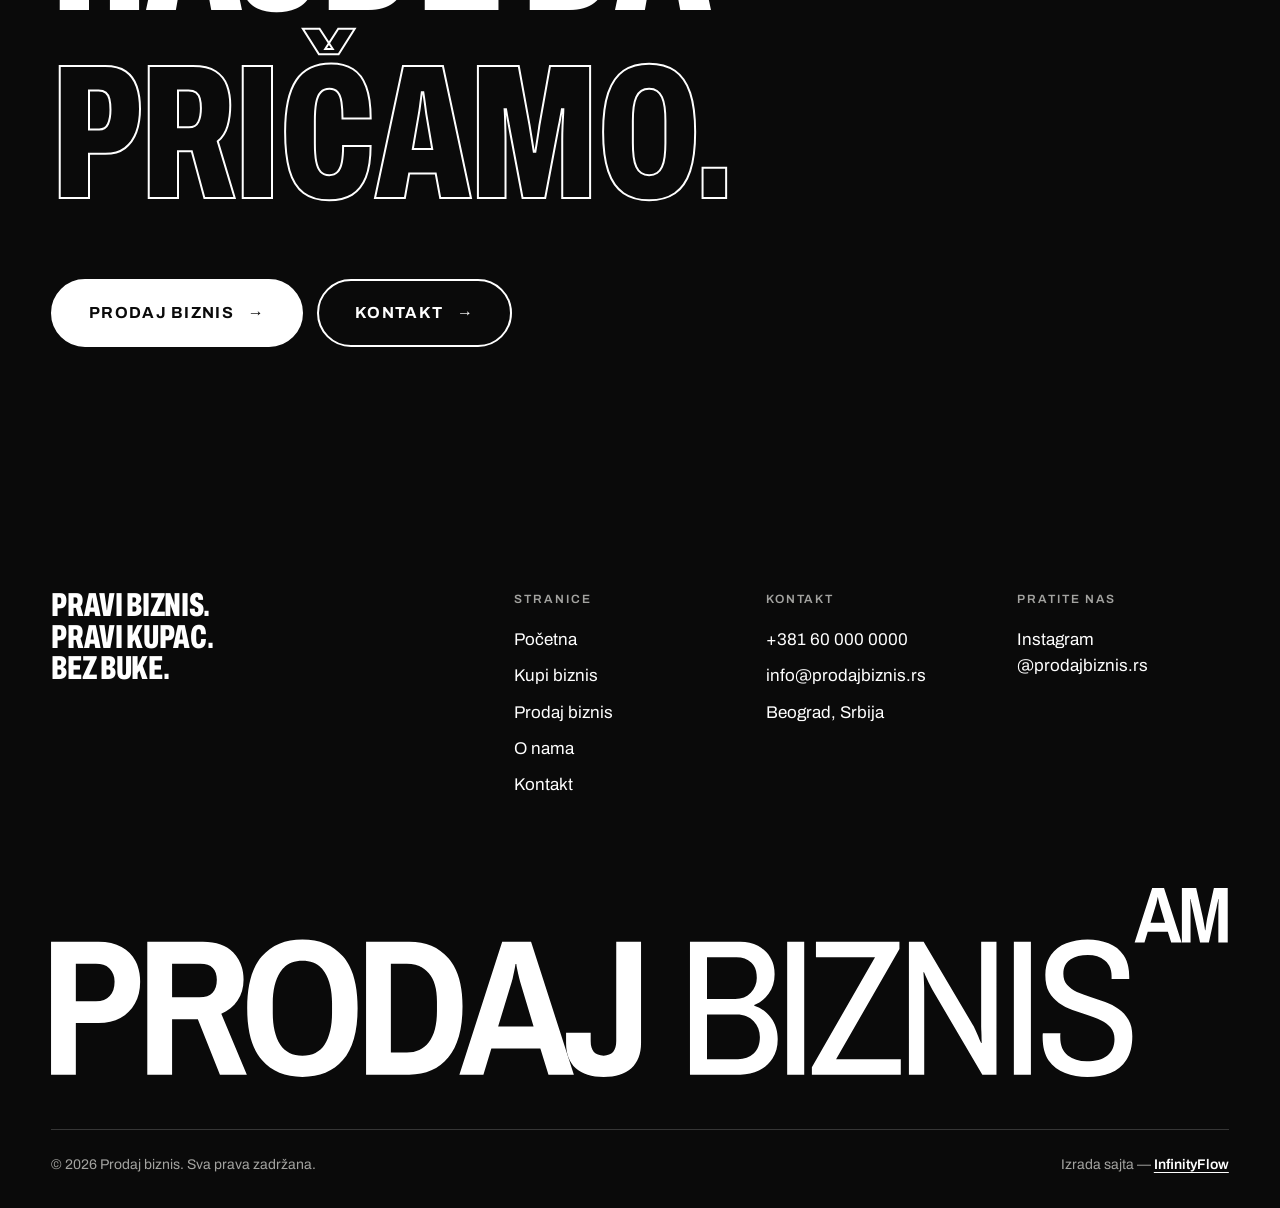
==== commit f2bf6811: "Mobilna verzija: popravljen meni, koraci procesa, dugmad u jednom redu Co-Authored-By: Claude Opus 5" ====
--- a/index.html
+++ b/index.html
@@ -98,7 +98,7 @@
         </div>
         <div class="listings reveal" id="featured-listings"></div>
         <div class="mt-l" style="display:flex;justify-content:center">
-          <a class="btn btn--lg" href="kupi-biznis.html">Pogledaj svih <span data-listing-total>20</span> biznisa <span class="arrow">→</span></a>
+          <a class="btn btn--lg" href="kupi-biznis.html"><span>Pogledaj svih <span data-listing-total>20</span> biznisa</span> <span class="arrow">→</span></a>
         </div>
       </div>
     </section>
--- a/assets/css/style.css
+++ b/assets/css/style.css
@@ -1291,3 +1291,28 @@
   transform: none;
   transition: none;
 }
+
+/* ---------- Mobilni meni: header ne sme da "zarobi" fiksni meni ---------- */
+@media (max-width: 960px) {
+  .site-header {
+    background: var(--white);
+    -webkit-backdrop-filter: none;
+    backdrop-filter: none;
+    will-change: auto;
+  }
+  .nav { height: calc(100dvh - 76px); }
+}
+
+/* Proces na telefonu/tabletu: bez linije, svaki korak se pali kad se pojavi */
+@media (max-width: 960px) {
+  .steps--progress::before { display: none; }
+  .steps--progress { border-top-color: var(--white); }
+  .steps--progress .step.is-lit { opacity: 1; transition-delay: 0s; }
+}
+
+/* Dugmad na telefonu: u jednom redu */
+.btn { white-space: nowrap; }
+@media (max-width: 600px) {
+  .btn--lg { min-height: 60px; padding: 0 22px; font-size: 14px; letter-spacing: .06em; }
+  .cta-row .btn, .mt-l > .btn--lg { width: 100%; }
+}
